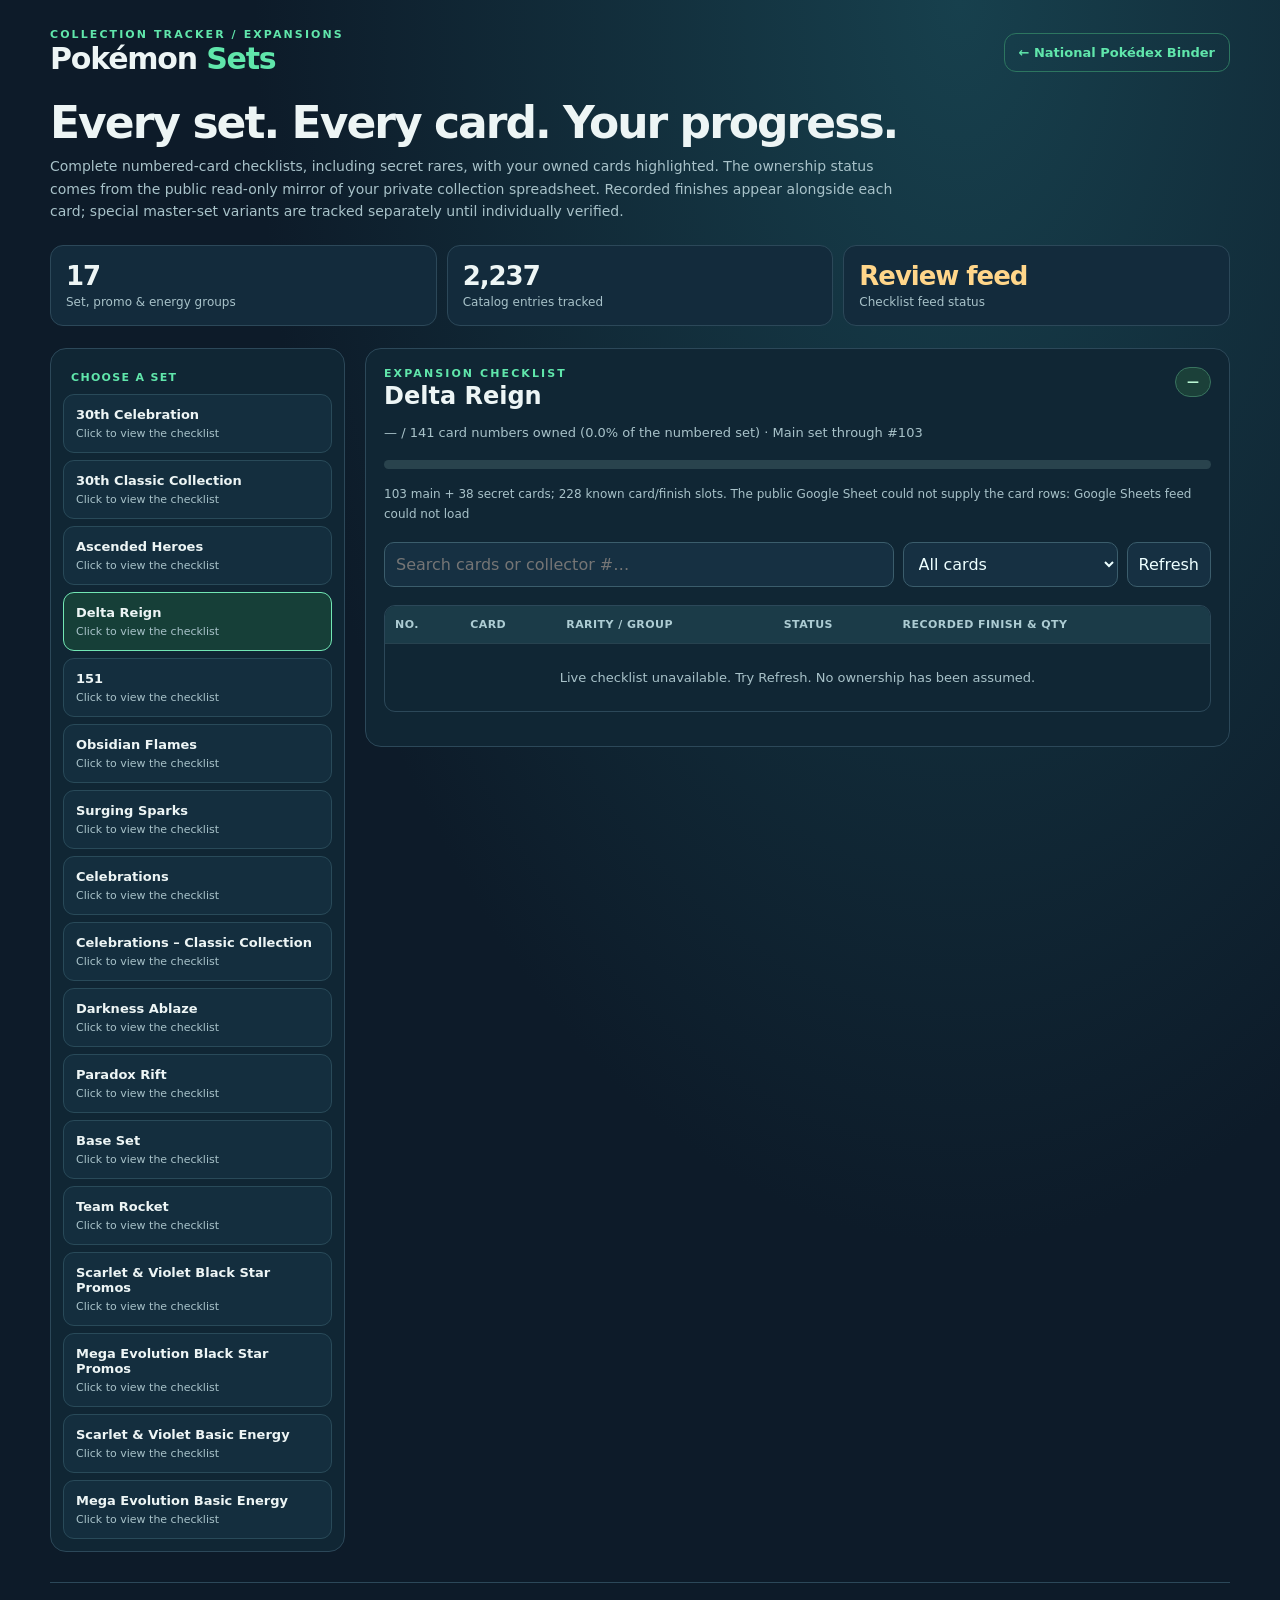
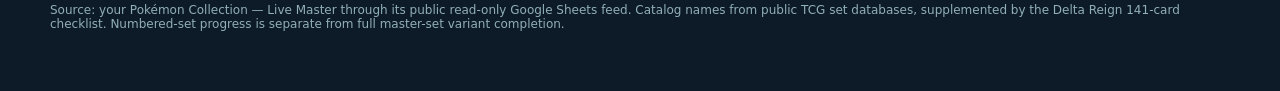
==== sets.html @ 3004efd2 "Publish responsive live per-set Pokémon TCG checklists with secret-card progress" ====
<!doctype html>
<html lang="en"><head><meta charset="utf-8"><meta name="viewport" content="width=device-width,initial-scale=1"><meta name="theme-color" content="#102433">
<title>Set Checklists | Pokémon Binder</title>
<style>
:root{color-scheme:dark;--bg:#0d1b29;--panel:#132b3c;--panel2:#193346;--line:#2c4859;--text:#edf5f5;--muted:#a8c2c9;--mint:#60e6ab;--amber:#ffd68a}
*{box-sizing:border-box}body{margin:0;min-height:100vh;background:radial-gradient(ellipse at 75% 0%,#17404d,#0d1b29 52%);font-family:Inter,system-ui,-apple-system,Segoe UI,sans-serif;color:var(--text)}main{max-width:1220px;margin:auto;padding:28px 20px 60px}
nav{display:flex;gap:12px;flex-wrap:wrap;align-items:center;justify-content:space-between}.brand{font-size:30px;font-weight:850;letter-spacing:-.04em}.brand em{font-style:normal;color:var(--mint)}.navlink{color:var(--mint);text-decoration:none;font-size:13px;border:1px solid #2d7660;border-radius:12px;padding:11px 14px;font-weight:700}
.eyebrow{font-size:11px;letter-spacing:.19em;color:var(--mint);font-weight:750;text-transform:uppercase}h1{font-size:clamp(28px,5vw,44px);letter-spacing:-.045em;line-height:1.12;margin:22px 0 8px}h2{font-size:24px;margin:2px 0 12px}.description{max-width:850px;color:var(--muted);line-height:1.6;margin:0 0 23px;font-size:14px}button,input,select{font:inherit}.summary{display:grid;grid-template-columns:repeat(3,minmax(0,1fr));gap:10px;margin-bottom:22px}.metric{background:var(--panel);border:1px solid var(--line);border-radius:13px;padding:15px}.metric strong{display:block;font-size:26px;letter-spacing:-.04em}.metric span{font-size:12px;color:var(--muted)}
.layout{display:grid;grid-template-columns:295px minmax(0,1fr);gap:20px;align-items:start}.list{border:1px solid var(--line);border-radius:16px;background:#102634;padding:12px}.sectionname{font-size:11px;color:var(--mint);font-weight:800;letter-spacing:.12em;text-transform:uppercase;padding:10px 8px}.sets{display:grid;gap:7px}.setpick{width:100%;padding:12px;text-align:left;cursor:pointer;color:var(--text);background:#142e3e;border:1px solid #294a59;border-radius:11px}.setpick.active{border-color:#72e7b4;background:#163f38}.setpick:hover{border-color:#4ba486}.setpick b{display:block;font-size:13px}.setpick small{display:block;color:var(--muted);margin-top:5px;font-size:11px}.meter{height:5px;background:#29434d;border-radius:9px;overflow:hidden;margin-top:8px}.meter>i{display:block;height:100%;background:linear-gradient(90deg,#21b17c,#92efc5)}
.details{background:#102634;border:1px solid var(--line);border-radius:16px;padding:18px;min-width:0}.sectionhead{display:flex;align-items:flex-start;justify-content:space-between;gap:12px;flex-wrap:wrap}.summaryline{color:var(--muted);font-size:13px;line-height:1.65;margin-top:4px}.pill{border:1px solid #39745f;background:#1b4039;padding:7px 11px;border-radius:30px;font-size:12px;color:#baf6d3;font-weight:750}.controls{display:flex;gap:9px;flex-wrap:wrap;margin:18px 0}.control{background:#163042;border:1px solid #3b5d6c;color:#edffff;border-radius:10px;padding:11px;min-height:43px}.control:focus-visible{outline:2px solid var(--mint)}#cardsearch{min-width:170px;flex:1}.checks{display:flex;align-items:center;gap:7px;color:#cbdedf;font-size:12px;cursor:pointer}.checks input{accent-color:#40c893}.tablewrap{overflow:auto;border:1px solid var(--line);border-radius:11px}table{width:100%;border-collapse:collapse;min-width:650px;font-size:13px;text-align:left}thead{background:#1b3b48}th{color:#adccd3;font-size:11px;letter-spacing:.04em;text-transform:uppercase;padding:12px 10px;white-space:nowrap}td{padding:11px 10px;border-top:1px solid #27424f;vertical-align:top}tr.owned{background:rgba(37,149,103,.13)}td:nth-child(2){font-weight:700}.badge{font-size:11px;padding:4px 7px;border-radius:8px;white-space:nowrap;border:1px solid #4a6470;color:#bbd0d9}.badge.have{background:#194b37;color:#bcffda;border-color:#399a6d}.muted{color:var(--muted)}.subnote{font-size:12px;color:var(--muted);line-height:1.65;margin-top:16px}.subnote a{color:var(--mint)}.notice{padding:10px 12px;border:1px solid #706244;background:#353322;color:#eed5a0;border-radius:10px;font-size:12px;margin-top:11px}.empty{padding:26px;text-align:center;color:var(--muted)}footer{border-top:1px solid var(--line);margin-top:30px;padding-top:20px;font-size:12px;color:#91afb8}
@media(max-width:850px){.layout{grid-template-columns:1fr}.sets{grid-template-columns:repeat(2,minmax(0,1fr))}.list{max-height:none}}@media(max-width:550px){main{padding:19px 11px 38px}.summary{gap:6px}.metric{padding:11px}.metric strong{font-size:21px}.sets{grid-template-columns:1fr}.details{padding:12px}.controls{gap:8px}.control{width:100%}}
</style></head><body><main>
<nav><div><div class="eyebrow">Collection tracker / expansions</div><div class="brand">Pokémon <em>Sets</em></div></div><a class="navlink" href="./index.html">← National Pokédex Binder</a></nav>
<h1>Every set. Every card. Your progress.</h1>
<p class="description">Complete numbered-card checklists, including secret rares, with your owned cards highlighted. The ownership status comes from the public read-only mirror of your private collection spreadsheet. Recorded finishes appear alongside each card; special master-set variants are tracked separately until individually verified.</p>
<div class="summary"><div class="metric"><strong id="setcount">17</strong><span>Set, promo & energy groups</span></div><div class="metric"><strong id="catalogcount">—</strong><span>Catalog entries tracked</span></div><div class="metric"><strong id="sync">Connecting…</strong><span>Checklist feed status</span></div></div>
<section class="layout"><aside class="list"><div class="sectionname">Choose a set</div><div class="sets" id="sets"></div></aside>
<article class="details"><div class="sectionhead"><div><div class="eyebrow">Expansion checklist</div><h2 id="title">Delta Reign</h2><div class="summaryline" id="info">Loading numbered checklist…</div></div><span class="pill" id="pct">—</span></div>
<div class="meter" style="height:9px;margin:16px 0 2px"><i id="progress" style="width:0%"></i></div><div id="setnote" class="subnote"></div>
<div class="controls"><input id="cardsearch" class="control" type="search" placeholder="Search cards or collector #…" aria-label="Search cards"><select id="filter" class="control" aria-label="Filter by ownership"><option value="all">All cards</option><option value="owned">Owned only</option><option value="missing">Missing only</option><option value="secret">Secret & bonus cards</option></select><button class="control" id="reload" type="button" style="cursor:pointer">Refresh</button></div>
<div class="tablewrap"><table><thead><tr><th>No.</th><th>Card</th><th>Rarity / group</th><th>Status</th><th>Recorded finish & qty</th></tr></thead><tbody id="rows"><tr><td colspan="5" class="empty">Loading…</td></tr></tbody></table></div>
<div id="countshown" class="subnote"></div></article></section>
<footer>Source: your Pokémon Collection — Live Master through its public read-only Google Sheets feed. Catalog names from public TCG set databases, supplemented by the Delta Reign 141-card checklist. Numbered-set progress is separate from full master-set variant completion.</footer>
</main><script>
"use strict";
const PUBLIC_SHEET="1Jrw80VgoSuXHK0RVL1nvubvQzTWDPGrHR_KkBsdX26o";
const $=id=>document.getElementById(id), escapeHtml=x=>String(x??"").replace(/[&<>"']/g,c=>({"&":"&amp;","<":"&lt;",">":"&gt;",'"':"&quot;","'":"&#39;"}[c]));
let catalog=null,overview=new Map(),activeId="me06",dataBySet=new Map(),loadingSets=new Map();
function loadTab(which,range,headers=0){
 return new Promise((resolve,reject)=>{
  const cb="pokemonSetCheck_"+Date.now()+"_"+Math.random().toString(36).slice(2);
  const script=document.createElement("script");
  const timeout=setTimeout(()=>{cleanup();reject(new Error("Live checklist request timed out"))},11000);
  function cleanup(){clearTimeout(timeout);try{delete window[cb]}catch(_){}script.remove()}
  window[cb]=payload=>{cleanup();if(payload.status!=="ok"){reject(new Error(payload.errors?.[0]?.detailed_message||"Feed unavailable"));return}resolve((payload.table?.rows||[]).map(r=>(r.c||[]).map(v=>v?.v??"")))};
  script.onerror=()=>{cleanup();reject(new Error("Google Sheets feed could not load"))};
  script.src="https://docs.google.com/spreadsheets/d/"+PUBLIC_SHEET+"/gviz/tq?sheet="+encodeURIComponent(which)+"&range="+encodeURIComponent(range)+"&headers="+headers+"&tqx="+encodeURIComponent("out:json;responseHandler:"+cb)+"&cache="+Date.now();
  document.head.appendChild(script)
 })
}
function summaryFor(set){const row=overview.get(set.name);if(!row)return null;const have=Number(row[1])||0;const total=Number(row[2])||null;return{have,total,pct:total?100*have/total:0,variant:row[4]||""}}
function renderPicks(){if(!catalog)return;const html=catalog.sets.map(set=>{let m=summaryFor(set);let label=m?(m.total?m.have+" / "+m.total+" numbered · "+(100*m.have/m.total).toFixed(1)+"%":m.have+" tracked · ongoing series"):"Click to view the checklist";return '<button type="button" class="setpick'+(set.id===activeId?" active":"")+'" data-set="'+escapeHtml(set.id)+'" aria-pressed="'+(set.id===activeId)+'"><b>'+escapeHtml(set.name)+'</b><small>'+escapeHtml(label)+'</small>'+(m?.total?'<div class="meter"><i style="width:'+Math.min(100,m.pct)+'%"></i></div>':"")+'</button>'}).join("");$("sets").innerHTML=html;$("sets").querySelectorAll("[data-set]").forEach(b=>b.addEventListener("click",()=>selectSet(b.dataset.set)))}
function offsetFor(set){let first=2;for(const s of catalog.sets){if(s.id===set.id)return{first,last:first+s.cards.length-1};first+=s.cards.length}throw Error("Set missing from catalog")}
async function fetchSet(set){if(dataBySet.has(set.id))return dataBySet.get(set.id);if(loadingSets.has(set.id))return loadingSets.get(set.id);const{first,last}=offsetFor(set);const work=loadTab("Set Checklist","A"+first+":L"+last,0).then(rows=>{const valid=rows.filter(r=>r[1]===set.id);if(valid.length!==set.cards.length)throw Error("Checklist incomplete: "+valid.length+" / "+set.cards.length);dataBySet.set(set.id,valid);return valid}).finally(()=>loadingSets.delete(set.id));loadingSets.set(set.id,work);return work}
function showInfo(set,rows){const m=summaryFor(set);const owned=rows?rows.filter(r=>r[6]==="Owned").length:(m?.have??null);const total=set.total;const denom=total!=null?total:set.cards.length;
 $("title").textContent=set.name;
 $("info").textContent=(owned==null?"—":owned)+" / "+(total??"open-ended")+" card numbers owned"+(total?" ("+(100*owned/total).toFixed(1)+"% of the numbered set)":"")+" · "+(set.official?"Main set through #"+set.official:"Special subset / ongoing series");
 $("pct").textContent=total&&owned!=null?(100*owned/total).toFixed(1)+"%":(total?"—":"Ongoing");
 $("progress").style.width=total&&owned!=null?Math.min(100,100*owned/total)+"%":"0%";
 const note=(set.notes||"")+(m?.variant?" Variant scope: "+m.variant+".":"");
 $("setnote").textContent=note;
}
function renderCards(set){const rows=dataBySet.get(set.id);showInfo(set,rows);if(!rows){$("rows").innerHTML='<tr><td colspan="5" class="empty">Live checklist unavailable. Try Refresh. No ownership has been assumed.</td></tr>';$("countshown").textContent="";return}
 const term=$("cardsearch").value.toLowerCase().trim(),filter=$("filter").value;
 const shown=rows.filter(r=>(!term||[r[2],r[3],r[4],r[7],r[8]].some(x=>String(x||"").toLowerCase().includes(term)))&&(filter==="all"||(filter==="owned"&&r[6]==="Owned")||(filter==="missing"&&r[6]!=="Owned")||(filter==="secret"&&["Secret","RGB bonus","Classic reprint"].includes(String(r[5])))));
 $("rows").innerHTML=shown.map(r=>{let owned=r[6]==="Owned",status=owned?"✓ Owned":"Missing",finish=owned?(String(r[8]||"Unverified")+" · ×"+(Number(r[7])||1)):"—";return '<tr class="'+(owned?"owned":"")+'"><td>'+escapeHtml(r[2])+'</td><td>'+escapeHtml(r[3])+'</td><td><span class="muted">'+escapeHtml(r[4])+'</span><br><span class="muted">'+escapeHtml(r[5])+'</span></td><td><span class="badge '+(owned?"have":"")+'">'+status+'</span>'+(owned&&String(r[10]).includes("verify")?'<div class="muted" style="font-size:10px;margin-top:4px">Printing to verify</div>':"")+'</td><td>'+escapeHtml(finish)+'</td></tr>'}).join("")||'<tr><td colspan="5" class="empty">No cards match this filter.</td></tr>';
 $("countshown").textContent="Showing "+shown.length+" of "+rows.length+" catalog entries · Owned statuses reflect your most recently synchronized spreadsheet.";
}
async function selectSet(id){activeId=id;const set=catalog?.sets.find(s=>s.id===id);if(!set)return;renderPicks();showInfo(set,dataBySet.get(id));$("rows").innerHTML='<tr><td colspan="5" class="empty">Loading live ownership for this set…</td></tr>';try{await fetchSet(set);if(activeId===id){renderCards(set);$("sync").textContent="Live";$("sync").style.color="#94f4be"}}catch(e){if(activeId===id){renderCards(set);$("sync").textContent="Review feed";$("sync").style.color="#ffd68a";$("setnote").textContent+=" The public Google Sheet could not supply the card rows: "+e.message}}}
async function start(){try{const resp=await fetch("./set-catalog.json",{cache:"no-store"});if(!resp.ok)throw Error("Catalog not loaded");catalog=await resp.json();$("setcount").textContent=catalog.sets.length;$("catalogcount").textContent=catalog.sets.reduce((n,s)=>n+s.cards.length,0).toLocaleString();renderPicks();await Promise.allSettled([loadTab("Set Summary","A1:G30",1).then(rows=>{overview=new Map(rows.filter(r=>r[0]&&r[0]!=="Tracked expansion").map(r=>[String(r[0]),r]));renderPicks()})]);await selectSet(activeId)}catch(e){$("sync").textContent="Offline";$("rows").innerHTML='<tr><td colspan="5" class="empty">Could not load the catalog. '+escapeHtml(e.message)+'</td></tr>'}}
$("cardsearch").oninput=()=>{const s=catalog?.sets.find(x=>x.id===activeId);if(s)renderCards(s)};$("filter").onchange=()=>{const s=catalog?.sets.find(x=>x.id===activeId);if(s)renderCards(s)};$("reload").onclick=()=>{dataBySet.delete(activeId);const s=catalog?.sets.find(x=>x.id===activeId);if(s)selectSet(s.id)};
start();
</script></body></html>
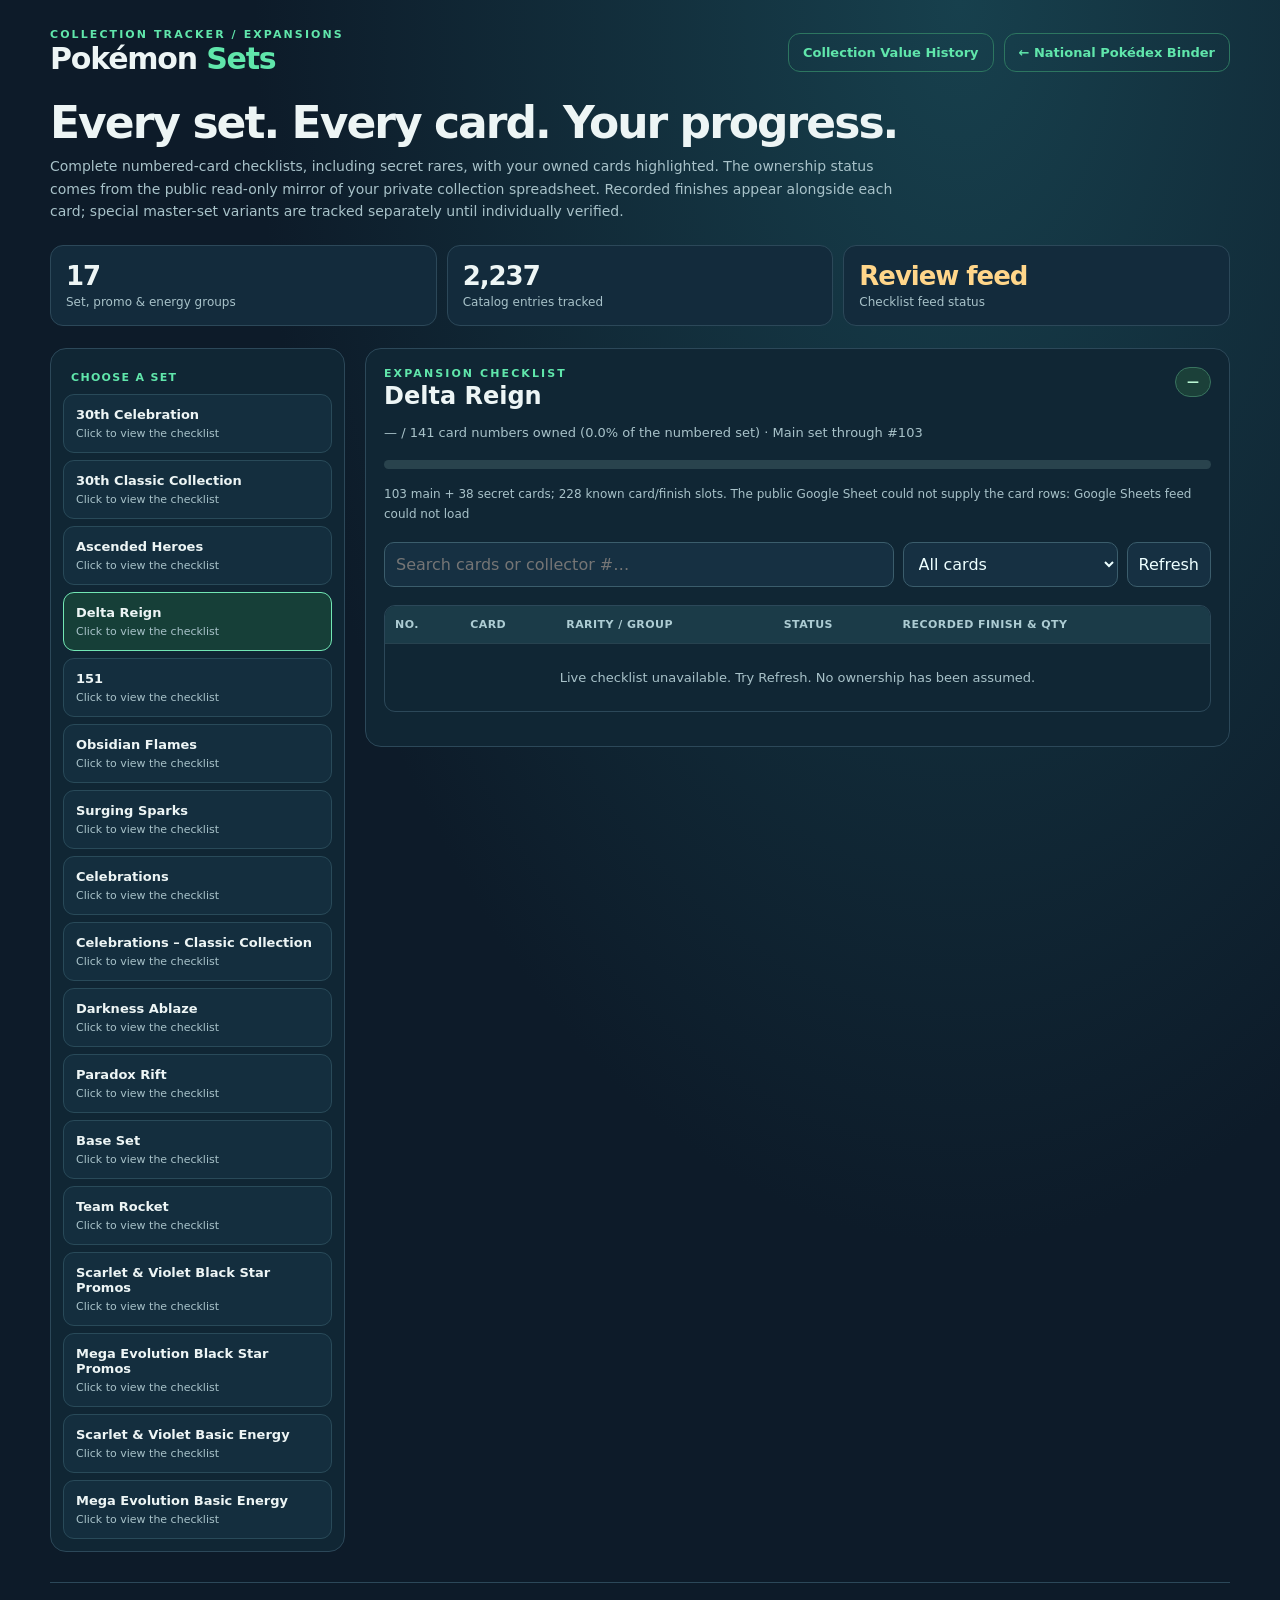
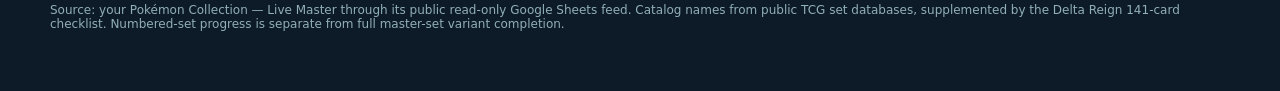
==== commit 937ac188: "Link collection-value history alongside set checklists" ====
--- a/sets.html
+++ b/sets.html
@@ -10,7 +10,7 @@
 .details{background:#102634;border:1px solid var(--line);border-radius:16px;padding:18px;min-width:0}.sectionhead{display:flex;align-items:flex-start;justify-content:space-between;gap:12px;flex-wrap:wrap}.summaryline{color:var(--muted);font-size:13px;line-height:1.65;margin-top:4px}.pill{border:1px solid #39745f;background:#1b4039;padding:7px 11px;border-radius:30px;font-size:12px;color:#baf6d3;font-weight:750}.controls{display:flex;gap:9px;flex-wrap:wrap;margin:18px 0}.control{background:#163042;border:1px solid #3b5d6c;color:#edffff;border-radius:10px;padding:11px;min-height:43px}.control:focus-visible{outline:2px solid var(--mint)}#cardsearch{min-width:170px;flex:1}.checks{display:flex;align-items:center;gap:7px;color:#cbdedf;font-size:12px;cursor:pointer}.checks input{accent-color:#40c893}.tablewrap{overflow:auto;border:1px solid var(--line);border-radius:11px}table{width:100%;border-collapse:collapse;min-width:650px;font-size:13px;text-align:left}thead{background:#1b3b48}th{color:#adccd3;font-size:11px;letter-spacing:.04em;text-transform:uppercase;padding:12px 10px;white-space:nowrap}td{padding:11px 10px;border-top:1px solid #27424f;vertical-align:top}tr.owned{background:rgba(37,149,103,.13)}td:nth-child(2){font-weight:700}.badge{font-size:11px;padding:4px 7px;border-radius:8px;white-space:nowrap;border:1px solid #4a6470;color:#bbd0d9}.badge.have{background:#194b37;color:#bcffda;border-color:#399a6d}.muted{color:var(--muted)}.subnote{font-size:12px;color:var(--muted);line-height:1.65;margin-top:16px}.subnote a{color:var(--mint)}.notice{padding:10px 12px;border:1px solid #706244;background:#353322;color:#eed5a0;border-radius:10px;font-size:12px;margin-top:11px}.empty{padding:26px;text-align:center;color:var(--muted)}footer{border-top:1px solid var(--line);margin-top:30px;padding-top:20px;font-size:12px;color:#91afb8}
 @media(max-width:850px){.layout{grid-template-columns:1fr}.sets{grid-template-columns:repeat(2,minmax(0,1fr))}.list{max-height:none}}@media(max-width:550px){main{padding:19px 11px 38px}.summary{gap:6px}.metric{padding:11px}.metric strong{font-size:21px}.sets{grid-template-columns:1fr}.details{padding:12px}.controls{gap:8px}.control{width:100%}}
 </style></head><body><main>
-<nav><div><div class="eyebrow">Collection tracker / expansions</div><div class="brand">Pokémon <em>Sets</em></div></div><a class="navlink" href="./index.html">← National Pokédex Binder</a></nav>
+<nav><div><div class="eyebrow">Collection tracker / expansions</div><div class="brand">Pokémon <em>Sets</em></div></div><div style="display:flex;gap:10px;flex-wrap:wrap"><a class="navlink" href="./values.html">Collection Value History</a><a class="navlink" href="./index.html">← National Pokédex Binder</a></div></nav>
 <h1>Every set. Every card. Your progress.</h1>
 <p class="description">Complete numbered-card checklists, including secret rares, with your owned cards highlighted. The ownership status comes from the public read-only mirror of your private collection spreadsheet. Recorded finishes appear alongside each card; special master-set variants are tracked separately until individually verified.</p>
 <div class="summary"><div class="metric"><strong id="setcount">17</strong><span>Set, promo & energy groups</span></div><div class="metric"><strong id="catalogcount">—</strong><span>Catalog entries tracked</span></div><div class="metric"><strong id="sync">Connecting…</strong><span>Checklist feed status</span></div></div>
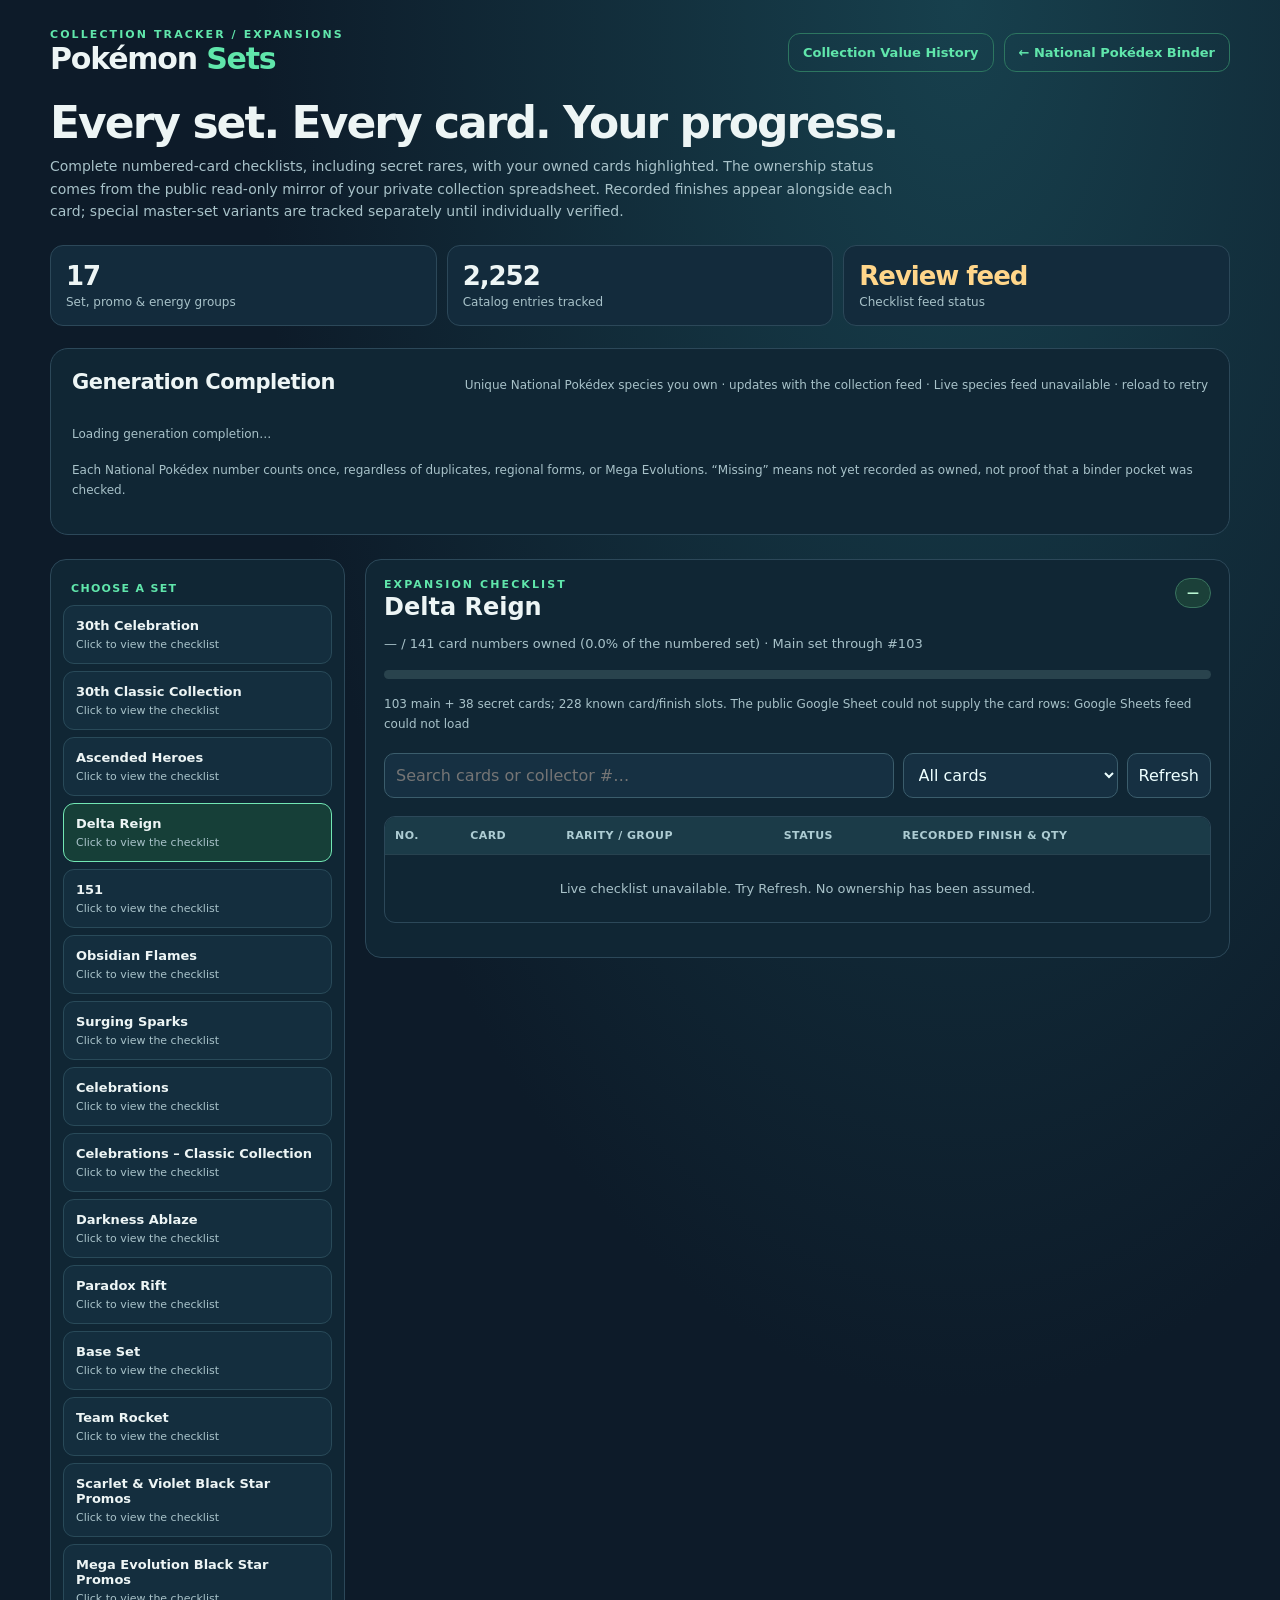
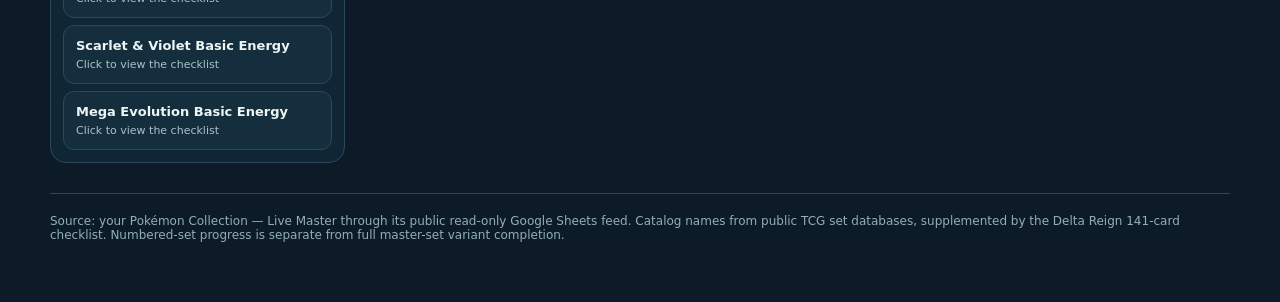
==== commit 0eeb4ba7: "Move live generation completion dashboard onto set checklist page" ====
--- a/sets.html
+++ b/sets.html
@@ -9,11 +9,36 @@
 .layout{display:grid;grid-template-columns:295px minmax(0,1fr);gap:20px;align-items:start}.list{border:1px solid var(--line);border-radius:16px;background:#102634;padding:12px}.sectionname{font-size:11px;color:var(--mint);font-weight:800;letter-spacing:.12em;text-transform:uppercase;padding:10px 8px}.sets{display:grid;gap:7px}.setpick{width:100%;padding:12px;text-align:left;cursor:pointer;color:var(--text);background:#142e3e;border:1px solid #294a59;border-radius:11px}.setpick.active{border-color:#72e7b4;background:#163f38}.setpick:hover{border-color:#4ba486}.setpick b{display:block;font-size:13px}.setpick small{display:block;color:var(--muted);margin-top:5px;font-size:11px}.meter{height:5px;background:#29434d;border-radius:9px;overflow:hidden;margin-top:8px}.meter>i{display:block;height:100%;background:linear-gradient(90deg,#21b17c,#92efc5)}
 .details{background:#102634;border:1px solid var(--line);border-radius:16px;padding:18px;min-width:0}.sectionhead{display:flex;align-items:flex-start;justify-content:space-between;gap:12px;flex-wrap:wrap}.summaryline{color:var(--muted);font-size:13px;line-height:1.65;margin-top:4px}.pill{border:1px solid #39745f;background:#1b4039;padding:7px 11px;border-radius:30px;font-size:12px;color:#baf6d3;font-weight:750}.controls{display:flex;gap:9px;flex-wrap:wrap;margin:18px 0}.control{background:#163042;border:1px solid #3b5d6c;color:#edffff;border-radius:10px;padding:11px;min-height:43px}.control:focus-visible{outline:2px solid var(--mint)}#cardsearch{min-width:170px;flex:1}.checks{display:flex;align-items:center;gap:7px;color:#cbdedf;font-size:12px;cursor:pointer}.checks input{accent-color:#40c893}.tablewrap{overflow:auto;border:1px solid var(--line);border-radius:11px}table{width:100%;border-collapse:collapse;min-width:650px;font-size:13px;text-align:left}thead{background:#1b3b48}th{color:#adccd3;font-size:11px;letter-spacing:.04em;text-transform:uppercase;padding:12px 10px;white-space:nowrap}td{padding:11px 10px;border-top:1px solid #27424f;vertical-align:top}tr.owned{background:rgba(37,149,103,.13)}td:nth-child(2){font-weight:700}.badge{font-size:11px;padding:4px 7px;border-radius:8px;white-space:nowrap;border:1px solid #4a6470;color:#bbd0d9}.badge.have{background:#194b37;color:#bcffda;border-color:#399a6d}.muted{color:var(--muted)}.subnote{font-size:12px;color:var(--muted);line-height:1.65;margin-top:16px}.subnote a{color:var(--mint)}.notice{padding:10px 12px;border:1px solid #706244;background:#353322;color:#eed5a0;border-radius:10px;font-size:12px;margin-top:11px}.empty{padding:26px;text-align:center;color:var(--muted)}footer{border-top:1px solid var(--line);margin-top:30px;padding-top:20px;font-size:12px;color:#91afb8}
 @media(max-width:850px){.layout{grid-template-columns:1fr}.sets{grid-template-columns:repeat(2,minmax(0,1fr))}.list{max-height:none}}@media(max-width:550px){main{padding:19px 11px 38px}.summary{gap:6px}.metric{padding:11px}.metric strong{font-size:21px}.sets{grid-template-columns:1fr}.details{padding:12px}.controls{gap:8px}.control{width:100%}}
+/* National Pokédex generation completion — fed by the same unique-species rows as the summary. */
+.generationSection{margin:8px 0 24px;padding:21px;border:1px solid var(--line);border-radius:18px;background:#102634}
+.generationHead{display:flex;gap:12px;align-items:baseline;justify-content:space-between;flex-wrap:wrap;margin-bottom:15px}
+.generationHead h2{margin:0;font-size:21px;letter-spacing:-.025em}
+.generationHead p{margin:0;color:var(--muted);font-size:12px;line-height:1.5}
+.generationGrid{display:grid;grid-template-columns:repeat(3,minmax(0,1fr));gap:11px}
+.generationCard{padding:15px;border:1px solid #365263;border-radius:13px;background:linear-gradient(150deg,#153343,#122b39);min-width:0}
+.generationTop{display:flex;align-items:flex-start;justify-content:space-between;gap:10px}
+.generationTitle{font-size:14px;font-weight:800}
+.generationRegion{color:var(--muted);font-size:12px;margin-top:3px}
+.generationPct{color:var(--mint);font-size:19px;font-weight:850;font-variant-numeric:tabular-nums}
+.generationStats{display:flex;justify-content:space-between;gap:6px;flex-wrap:wrap;font-size:12px;margin-top:12px}
+.generationStats strong{font-weight:800}
+.generationMissing{color:var(--muted)}
+.generationBar{height:9px;border-radius:20px;background:#294450;overflow:hidden;margin-top:10px}
+.generationBar>div{height:100%;background:linear-gradient(90deg,#18b579,#7debb4);transition:width .3s}
+.generationRange{font-size:11px;color:#9ab9c3;margin-top:10px}
+@media(max-width:800px){.generationGrid{grid-template-columns:repeat(2,minmax(0,1fr))}}
+@media(max-width:560px){.generationSection{padding:15px}.generationGrid{grid-template-columns:1fr}.generationHead{display:block}.generationHead p{margin-top:6px}}
+
 </style></head><body><main>
 <nav><div><div class="eyebrow">Collection tracker / expansions</div><div class="brand">Pokémon <em>Sets</em></div></div><div style="display:flex;gap:10px;flex-wrap:wrap"><a class="navlink" href="./values.html">Collection Value History</a><a class="navlink" href="./index.html">← National Pokédex Binder</a></div></nav>
 <h1>Every set. Every card. Your progress.</h1>
 <p class="description">Complete numbered-card checklists, including secret rares, with your owned cards highlighted. The ownership status comes from the public read-only mirror of your private collection spreadsheet. Recorded finishes appear alongside each card; special master-set variants are tracked separately until individually verified.</p>
 <div class="summary"><div class="metric"><strong id="setcount">17</strong><span>Set, promo & energy groups</span></div><div class="metric"><strong id="catalogcount">—</strong><span>Catalog entries tracked</span></div><div class="metric"><strong id="sync">Connecting…</strong><span>Checklist feed status</span></div></div>
+<section class="generationSection" id="generation-completion" aria-labelledby="generationHeading">
+ <div class="generationHead"><h2 id="generationHeading">Generation Completion</h2><p>Unique National Pokédex species you own · updates with the collection feed <span id="generationSync">· Connecting…</span></p></div>
+ <div class="generationGrid" id="generationGrid" aria-live="polite"><div class="subnote">Loading generation completion…</div></div>
+ <p class="subnote">Each National Pokédex number counts once, regardless of duplicates, regional forms, or Mega Evolutions. “Missing” means not yet recorded as owned, not proof that a binder pocket was checked.</p>
+</section>
 <section class="layout"><aside class="list"><div class="sectionname">Choose a set</div><div class="sets" id="sets"></div></aside>
 <article class="details"><div class="sectionhead"><div><div class="eyebrow">Expansion checklist</div><h2 id="title">Delta Reign</h2><div class="summaryline" id="info">Loading numbered checklist…</div></div><span class="pill" id="pct">—</span></div>
 <div class="meter" style="height:9px;margin:16px 0 2px"><i id="progress" style="width:0%"></i></div><div id="setnote" class="subnote"></div>
@@ -38,6 +63,44 @@
   document.head.appendChild(script)
  })
 }
+const GENERATIONS=[
+ {number:"I",region:"Kanto",start:1,end:151},
+ {number:"II",region:"Johto",start:152,end:251},
+ {number:"III",region:"Hoenn",start:252,end:386},
+ {number:"IV",region:"Sinnoh",start:387,end:493},
+ {number:"V",region:"Unova",start:494,end:649},
+ {number:"VI",region:"Kalos",start:650,end:721},
+ {number:"VII",region:"Alola",start:722,end:809},
+ {number:"VIII",region:"Galar & Hisui",start:810,end:905},
+ {number:"IX",region:"Paldea",start:906,end:1025}
+];
+function renderGenerationCompletion(ownedNumbers){
+ $("generationGrid").innerHTML=GENERATIONS.map(gen=>{
+  const total=gen.end-gen.start+1;
+  let owned=0;for(let dex=gen.start;dex<=gen.end;dex++)if(ownedNumbers.has(dex))owned++;
+  const percent=100*owned/total;
+  return '<article class="generationCard"><div class="generationTop"><div><div class="generationTitle">Gen '+gen.number+'</div><div class="generationRegion">'+gen.region+'</div></div><div class="generationPct">'+percent.toFixed(1)+'%</div></div>'+
+   '<div class="generationStats"><strong>'+owned+' / '+total+' species</strong><span class="generationMissing">'+(total-owned)+' missing</span></div>'+
+   '<div class="generationBar" role="progressbar" aria-label="Generation '+gen.number+' completion" aria-valuemin="0" aria-valuemax="100" aria-valuenow="'+percent.toFixed(1)+'"><div style="width:'+percent.toFixed(2)+'%"></div></div>'+
+   '<div class="generationRange">National Dex #'+String(gen.start).padStart(4,"0")+'–#'+String(gen.end).padStart(4,"0")+'</div></article>';
+ }).join("");
+}
+async function refreshGenerationCompletion(){
+ const sync=$("generationSync");
+ sync.textContent="· Checking live records…";
+ try{
+  const rows=await loadTab("Species Owned","A1:H350",1);
+  const ownedNumbers=new Set(rows
+   .filter(r=>Number.isInteger(Number(r[0]))&&Number(r[0])>=1&&Number(r[0])<=1025&&/^Owned/i.test(String(r[3]||"")))
+   .map(r=>Number(r[0])));
+  if(!ownedNumbers.size)throw Error("No owned species returned");
+  renderGenerationCompletion(ownedNumbers);
+  sync.textContent="· Live · "+ownedNumbers.size+" species tracked";
+ }catch(e){
+  sync.textContent="· Live species feed unavailable · reload to retry";
+ }
+}
+
 function summaryFor(set){const row=overview.get(set.name);if(!row)return null;const have=Number(row[1])||0;const total=Number(row[2])||null;return{have,total,pct:total?100*have/total:0,variant:row[4]||""}}
 function renderPicks(){if(!catalog)return;const html=catalog.sets.map(set=>{let m=summaryFor(set);let label=m?(m.total?m.have+" / "+m.total+" numbered · "+(100*m.have/m.total).toFixed(1)+"%":m.have+" tracked · ongoing series"):"Click to view the checklist";return '<button type="button" class="setpick'+(set.id===activeId?" active":"")+'" data-set="'+escapeHtml(set.id)+'" aria-pressed="'+(set.id===activeId)+'"><b>'+escapeHtml(set.name)+'</b><small>'+escapeHtml(label)+'</small>'+(m?.total?'<div class="meter"><i style="width:'+Math.min(100,m.pct)+'%"></i></div>':"")+'</button>'}).join("");$("sets").innerHTML=html;$("sets").querySelectorAll("[data-set]").forEach(b=>b.addEventListener("click",()=>selectSet(b.dataset.set)))}
 function offsetFor(set){let first=2;for(const s of catalog.sets){if(s.id===set.id)return{first,last:first+s.cards.length-1};first+=s.cards.length}throw Error("Set missing from catalog")}
@@ -58,6 +121,7 @@
 }
 async function selectSet(id){activeId=id;const set=catalog?.sets.find(s=>s.id===id);if(!set)return;renderPicks();showInfo(set,dataBySet.get(id));$("rows").innerHTML='<tr><td colspan="5" class="empty">Loading live ownership for this set…</td></tr>';try{await fetchSet(set);if(activeId===id){renderCards(set);$("sync").textContent="Live";$("sync").style.color="#94f4be"}}catch(e){if(activeId===id){renderCards(set);$("sync").textContent="Review feed";$("sync").style.color="#ffd68a";$("setnote").textContent+=" The public Google Sheet could not supply the card rows: "+e.message}}}
 async function start(){try{const resp=await fetch("./set-catalog.json",{cache:"no-store"});if(!resp.ok)throw Error("Catalog not loaded");catalog=await resp.json();$("setcount").textContent=catalog.sets.length;$("catalogcount").textContent=catalog.sets.reduce((n,s)=>n+s.cards.length,0).toLocaleString();renderPicks();await Promise.allSettled([loadTab("Set Summary","A1:G30",1).then(rows=>{overview=new Map(rows.filter(r=>r[0]&&r[0]!=="Tracked expansion").map(r=>[String(r[0]),r]));renderPicks()})]);await selectSet(activeId)}catch(e){$("sync").textContent="Offline";$("rows").innerHTML='<tr><td colspan="5" class="empty">Could not load the catalog. '+escapeHtml(e.message)+'</td></tr>'}}
-$("cardsearch").oninput=()=>{const s=catalog?.sets.find(x=>x.id===activeId);if(s)renderCards(s)};$("filter").onchange=()=>{const s=catalog?.sets.find(x=>x.id===activeId);if(s)renderCards(s)};$("reload").onclick=()=>{dataBySet.delete(activeId);const s=catalog?.sets.find(x=>x.id===activeId);if(s)selectSet(s.id)};
+$("cardsearch").oninput=()=>{const s=catalog?.sets.find(x=>x.id===activeId);if(s)renderCards(s)};$("filter").onchange=()=>{const s=catalog?.sets.find(x=>x.id===activeId);if(s)renderCards(s)};$("reload").onclick=()=>{refreshGenerationCompletion();dataBySet.delete(activeId);const s=catalog?.sets.find(x=>x.id===activeId);if(s)selectSet(s.id)};
+refreshGenerationCompletion();
 start();
 </script></body></html>
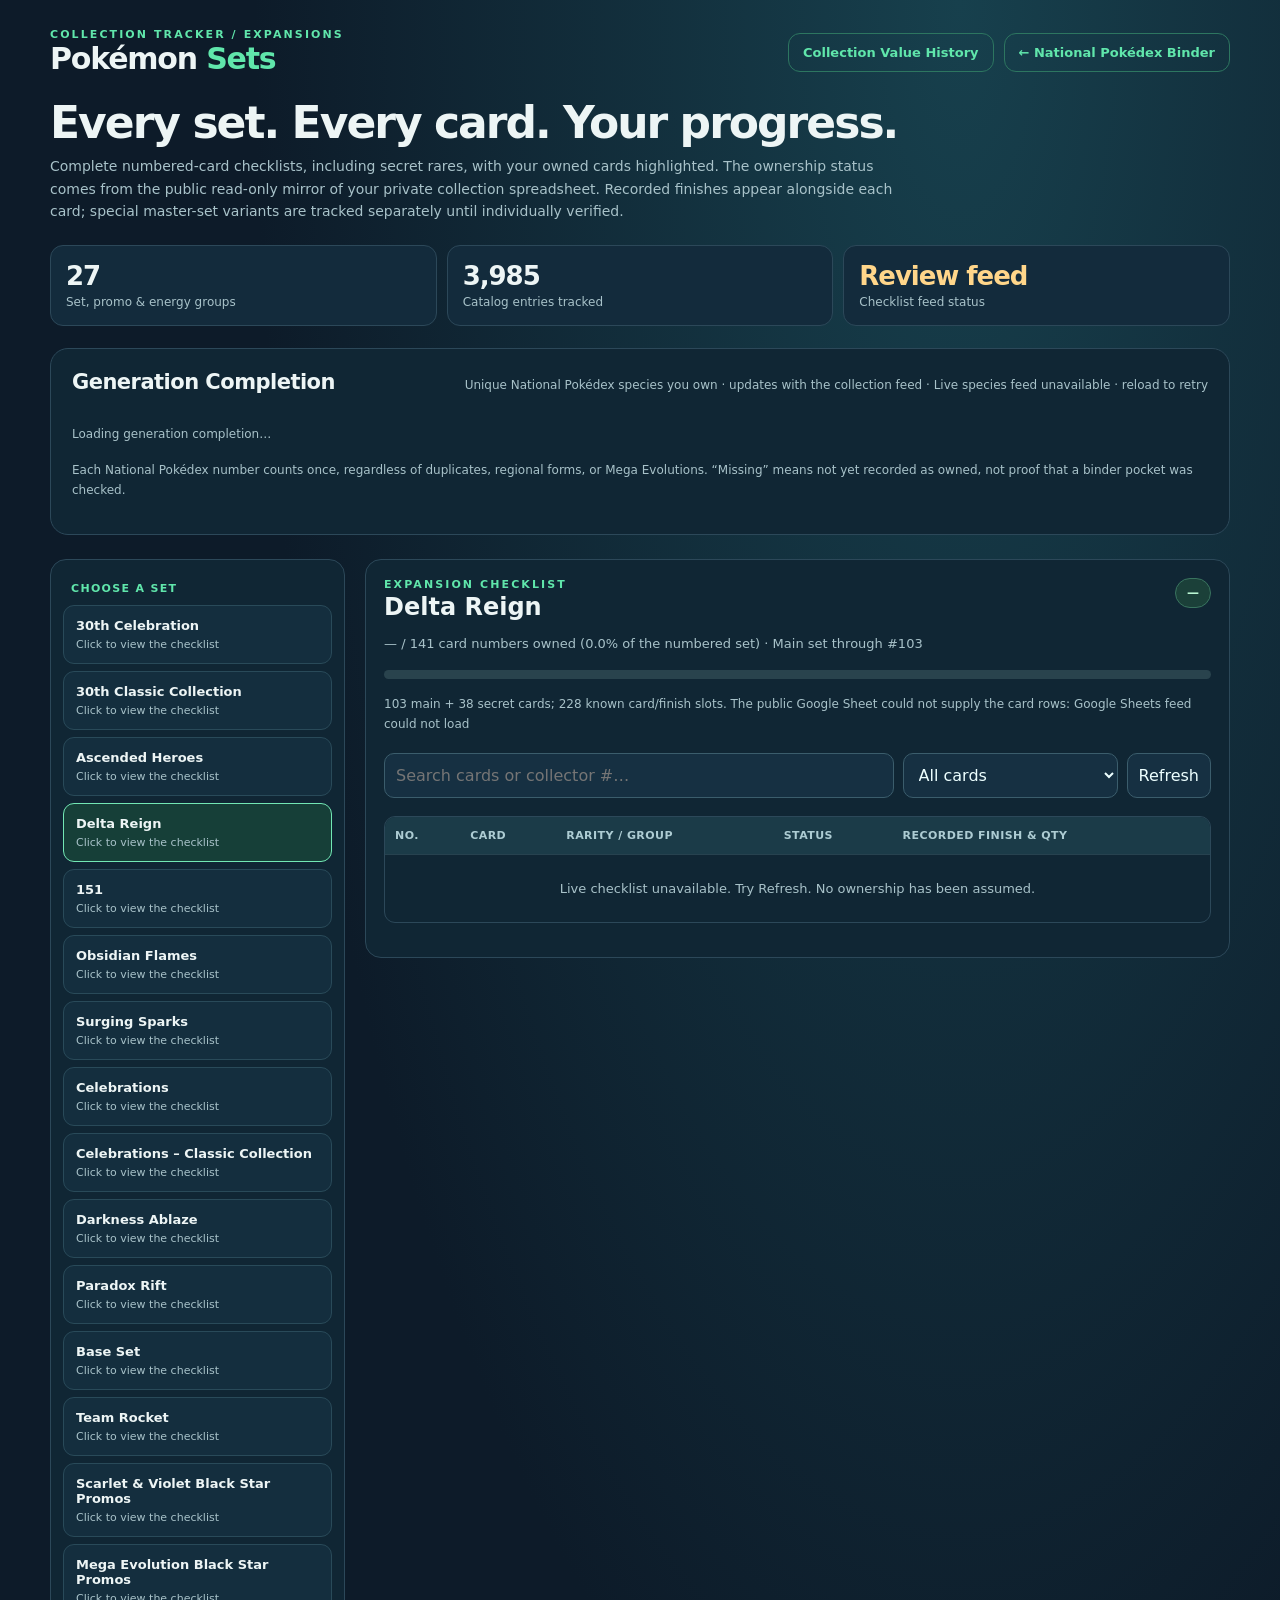
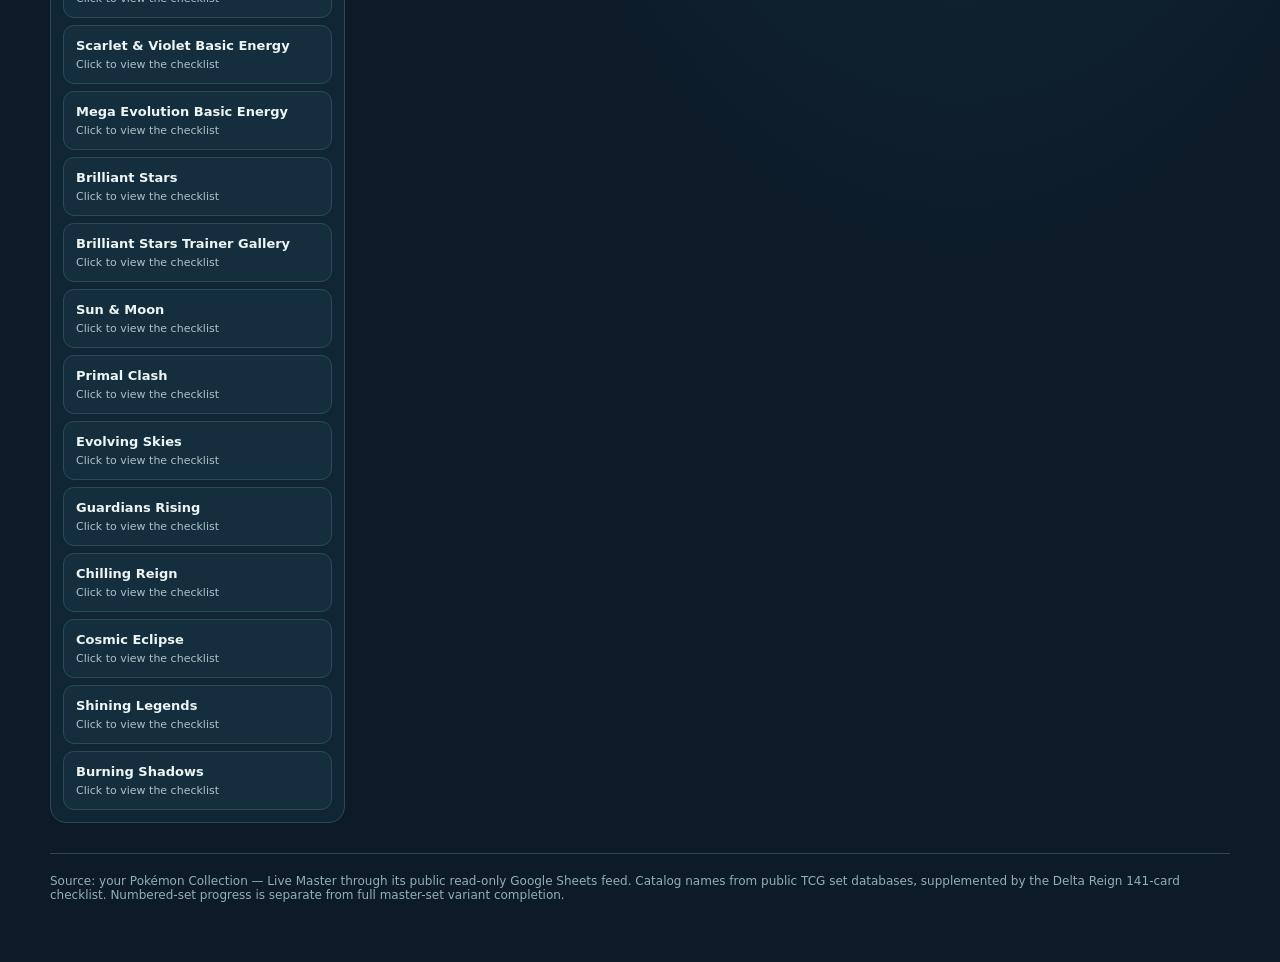
==== commit 819817aa: "Map new Pack12 set checklists to correct synced Google Sheet row offsets" ====
--- a/sets.html
+++ b/sets.html
@@ -103,7 +103,8 @@
 
 function summaryFor(set){const row=overview.get(set.name);if(!row)return null;const have=Number(row[1])||0;const total=Number(row[2])||null;return{have,total,pct:total?100*have/total:0,variant:row[4]||""}}
 function renderPicks(){if(!catalog)return;const html=catalog.sets.map(set=>{let m=summaryFor(set);let label=m?(m.total?m.have+" / "+m.total+" numbered · "+(100*m.have/m.total).toFixed(1)+"%":m.have+" tracked · ongoing series"):"Click to view the checklist";return '<button type="button" class="setpick'+(set.id===activeId?" active":"")+'" data-set="'+escapeHtml(set.id)+'" aria-pressed="'+(set.id===activeId)+'"><b>'+escapeHtml(set.name)+'</b><small>'+escapeHtml(label)+'</small>'+(m?.total?'<div class="meter"><i style="width:'+Math.min(100,m.pct)+'%"></i></div>':"")+'</button>'}).join("");$("sets").innerHTML=html;$("sets").querySelectorAll("[data-set]").forEach(b=>b.addEventListener("click",()=>selectSet(b.dataset.set)))}
-function offsetFor(set){let first=2;for(const s of catalog.sets){if(s.id===set.id)return{first,last:first+s.cards.length-1};first+=s.cards.length}throw Error("Set missing from catalog")}
+const PACK12_SET_START_ROWS={"swsh9":2254,"swsh9tg":2440,"sm1":2671,"xy5":2844,"swsh7":3008,"sm2":3245,"swsh6":3425,"sm12":3658,"sm35":3930,"sm3":4011};
+function offsetFor(set){if(Object.prototype.hasOwnProperty.call(PACK12_SET_START_ROWS,set.id)){const first=PACK12_SET_START_ROWS[set.id];return {first,last:first+set.cards.length-1}}let first=2;for(const s of catalog.sets){if(s.id===set.id)return{first,last:first+s.cards.length-1};first+=s.cards.length}throw Error("Set missing from catalog")}
 async function fetchSet(set){if(dataBySet.has(set.id))return dataBySet.get(set.id);if(loadingSets.has(set.id))return loadingSets.get(set.id);const{first,last}=offsetFor(set);const work=loadTab("Set Checklist","A"+first+":L"+last,0).then(rows=>{const valid=rows.filter(r=>r[1]===set.id);if(valid.length!==set.cards.length)throw Error("Checklist incomplete: "+valid.length+" / "+set.cards.length);dataBySet.set(set.id,valid);return valid}).finally(()=>loadingSets.delete(set.id));loadingSets.set(set.id,work);return work}
 function showInfo(set,rows){const m=summaryFor(set);const owned=rows?rows.filter(r=>r[6]==="Owned").length:(m?.have??null);const total=set.total;const denom=total!=null?total:set.cards.length;
  $("title").textContent=set.name;
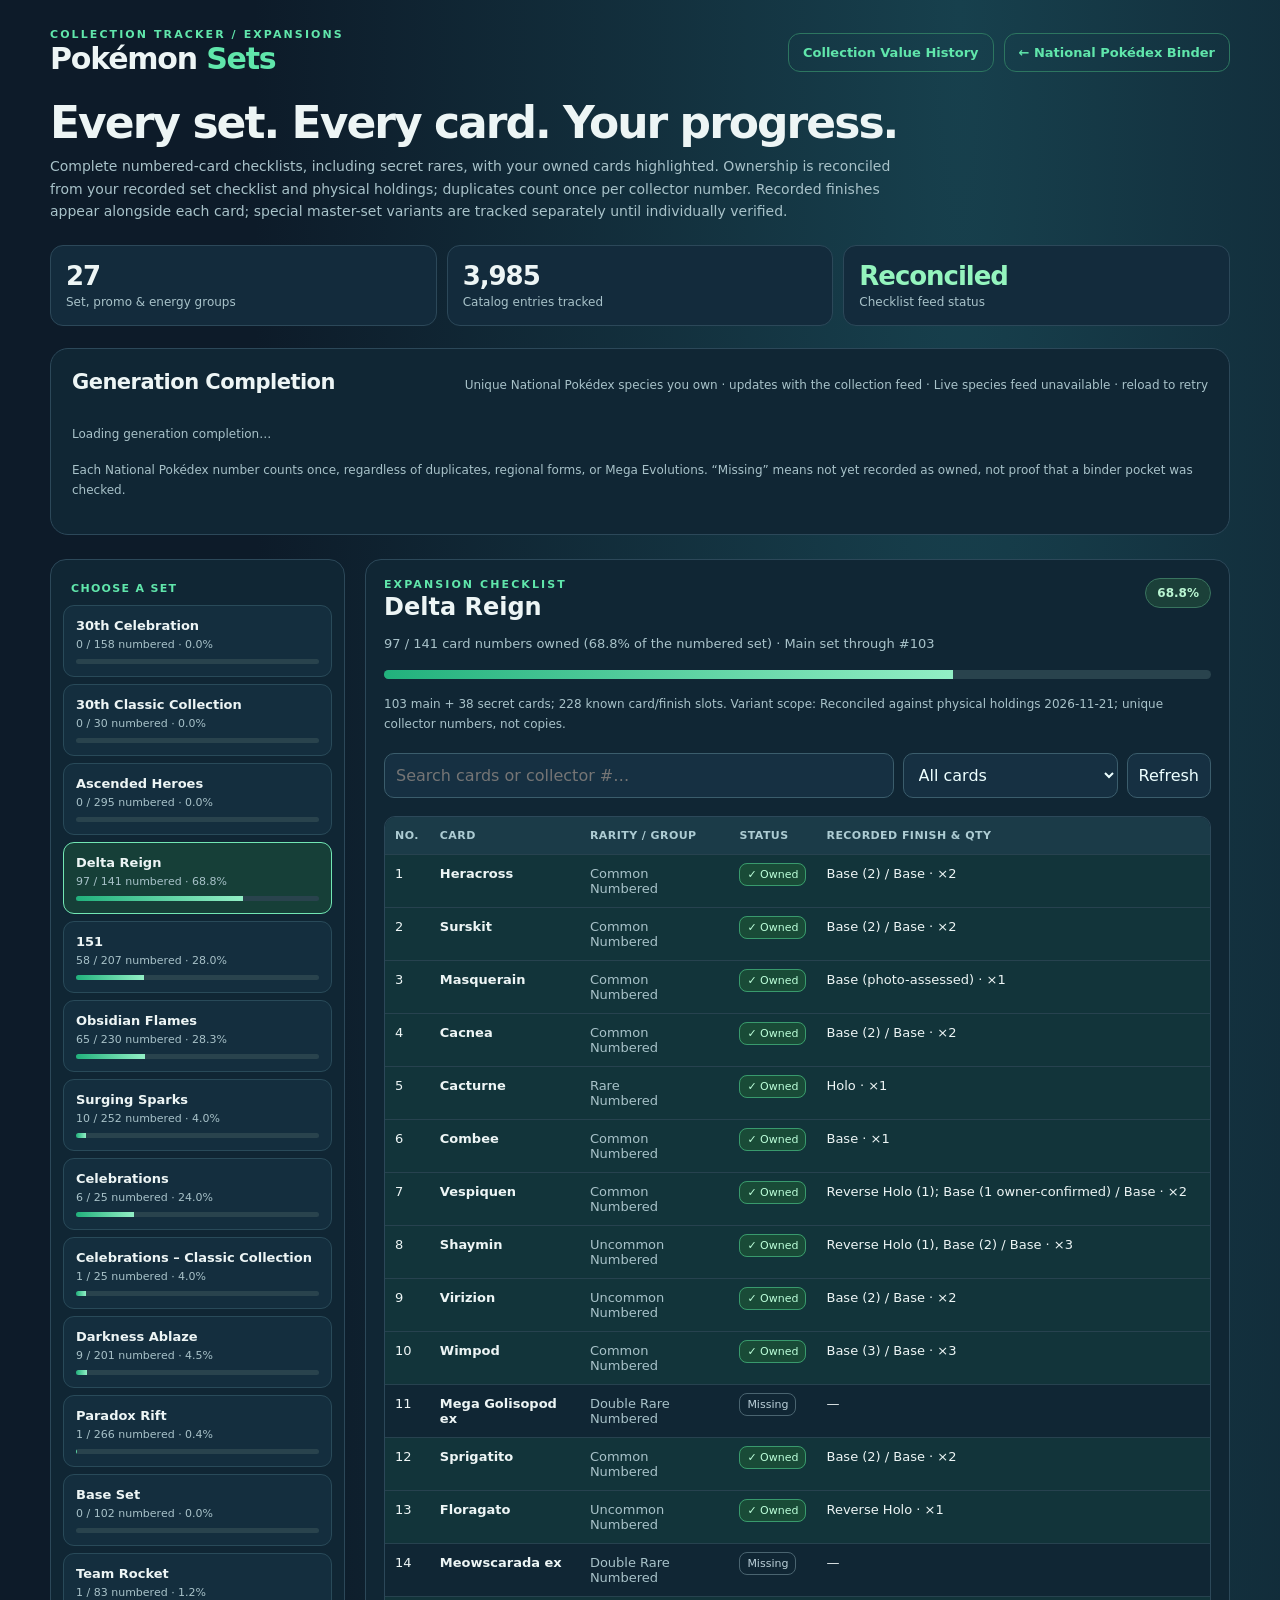
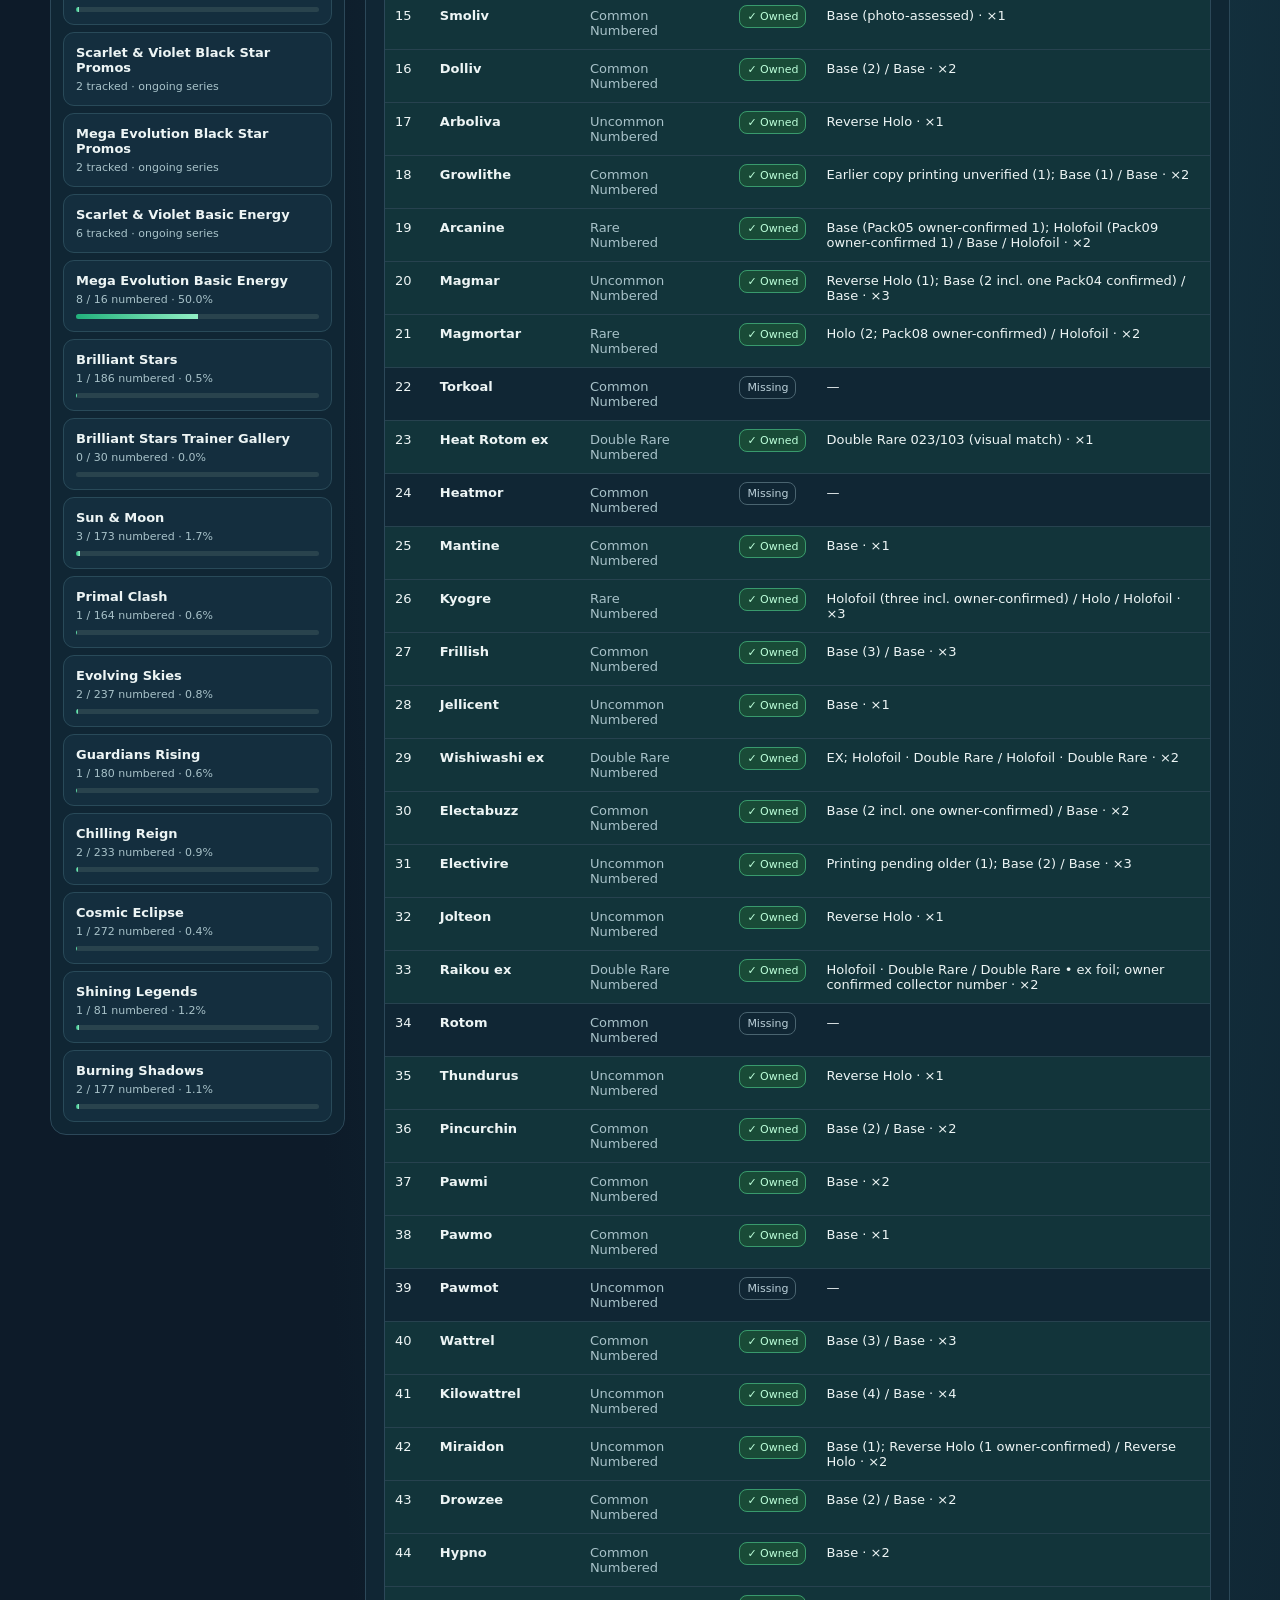
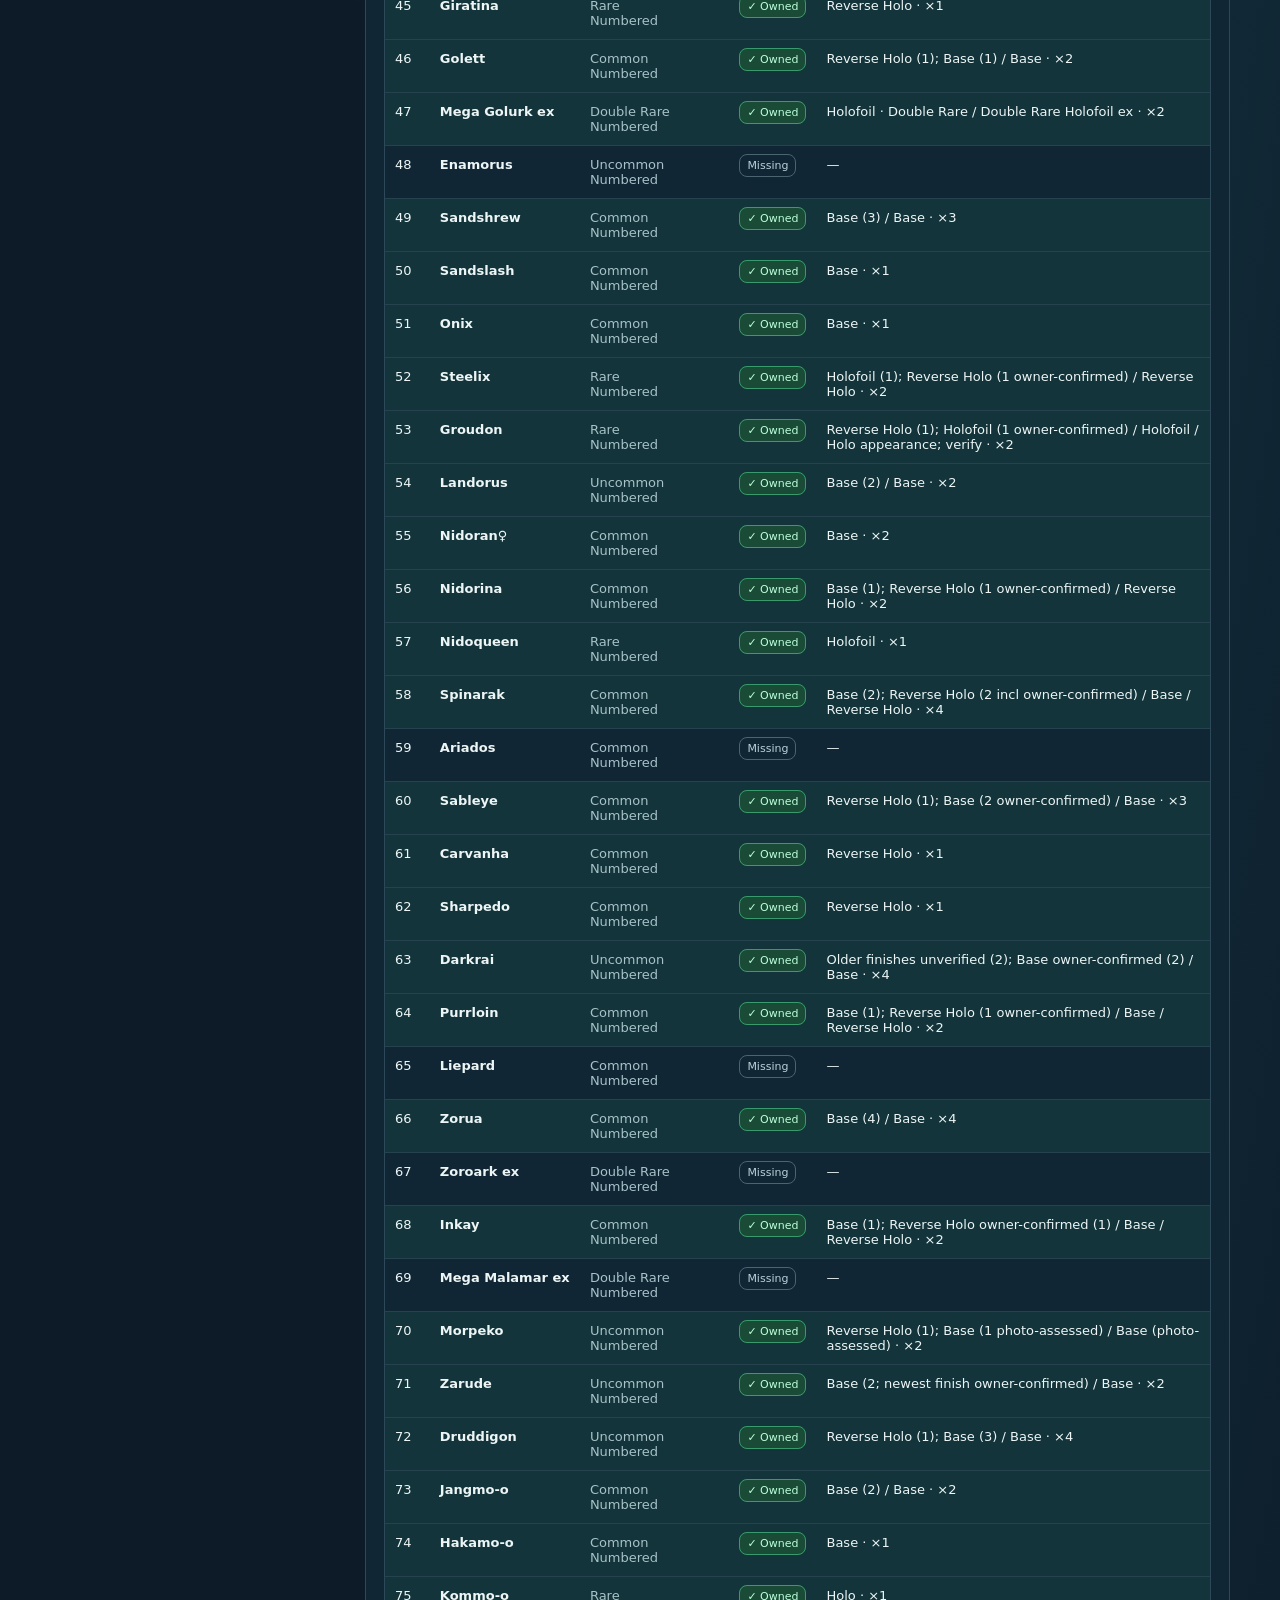
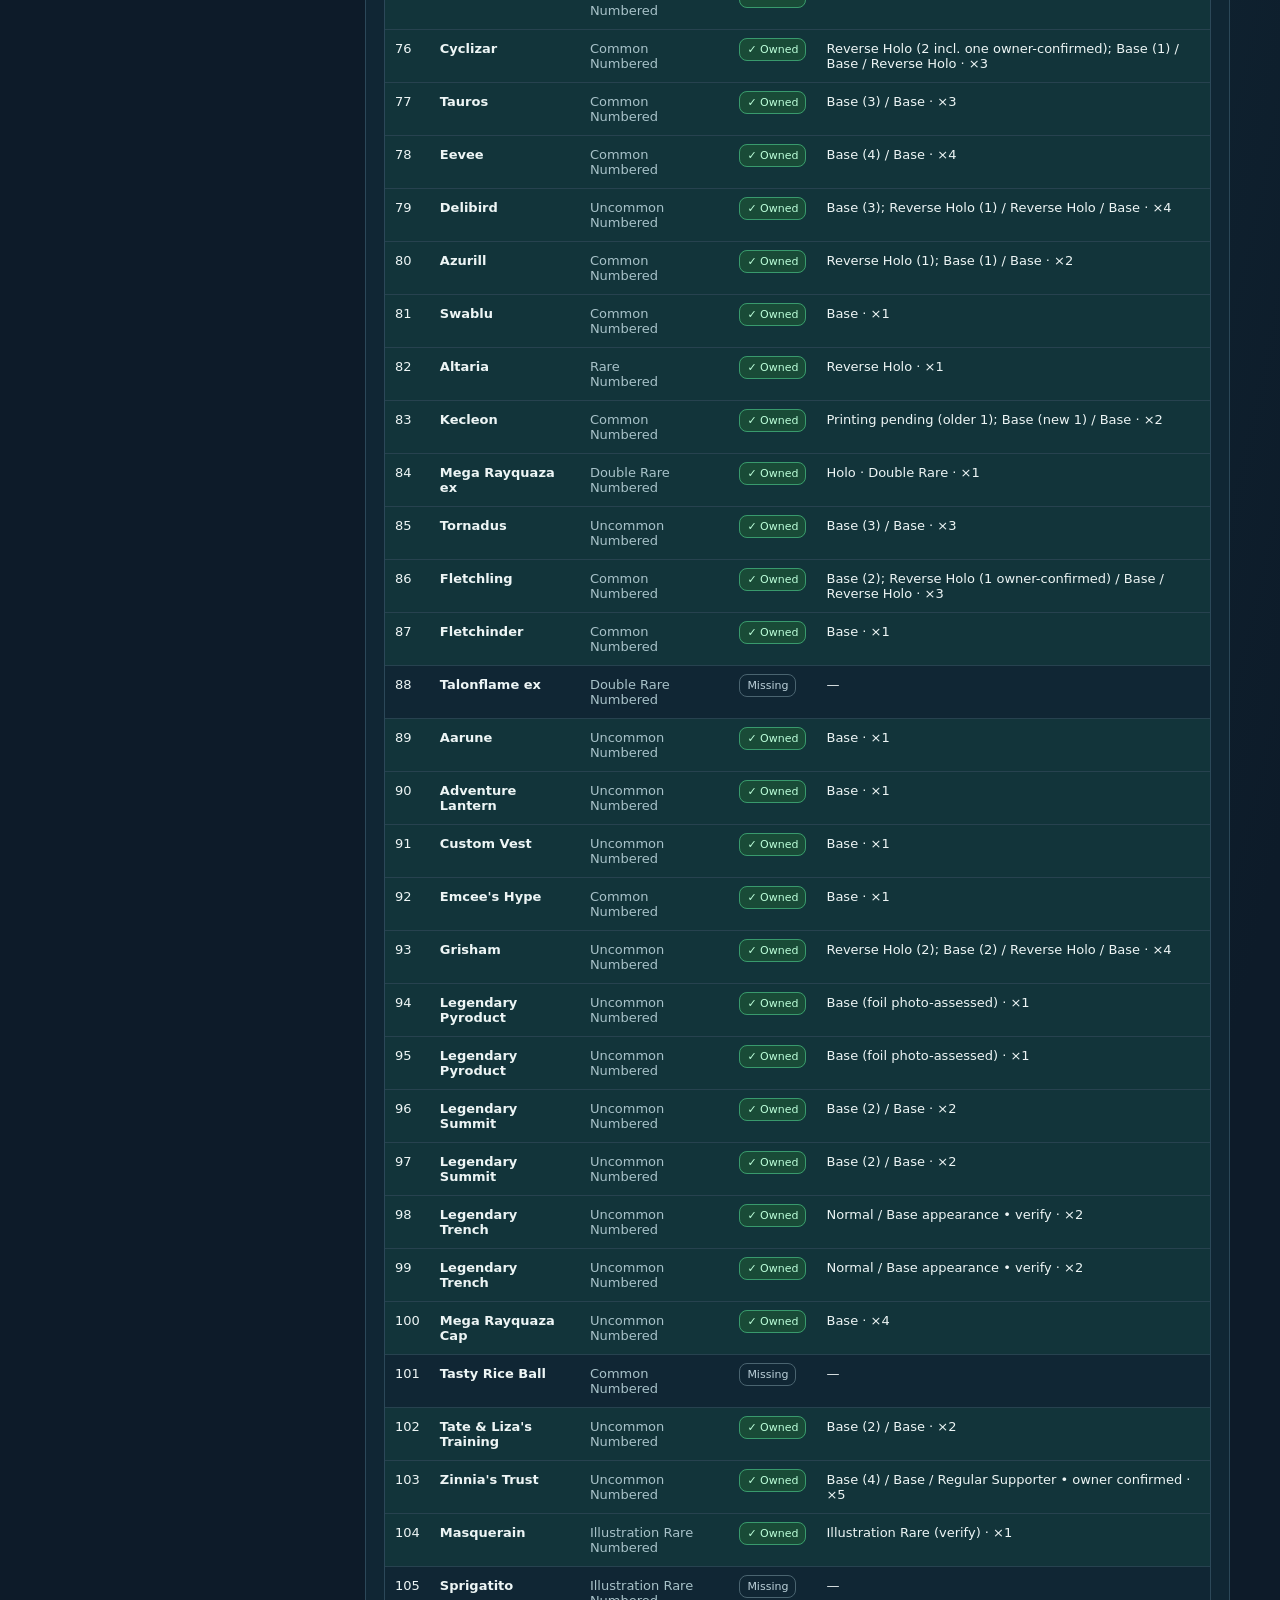
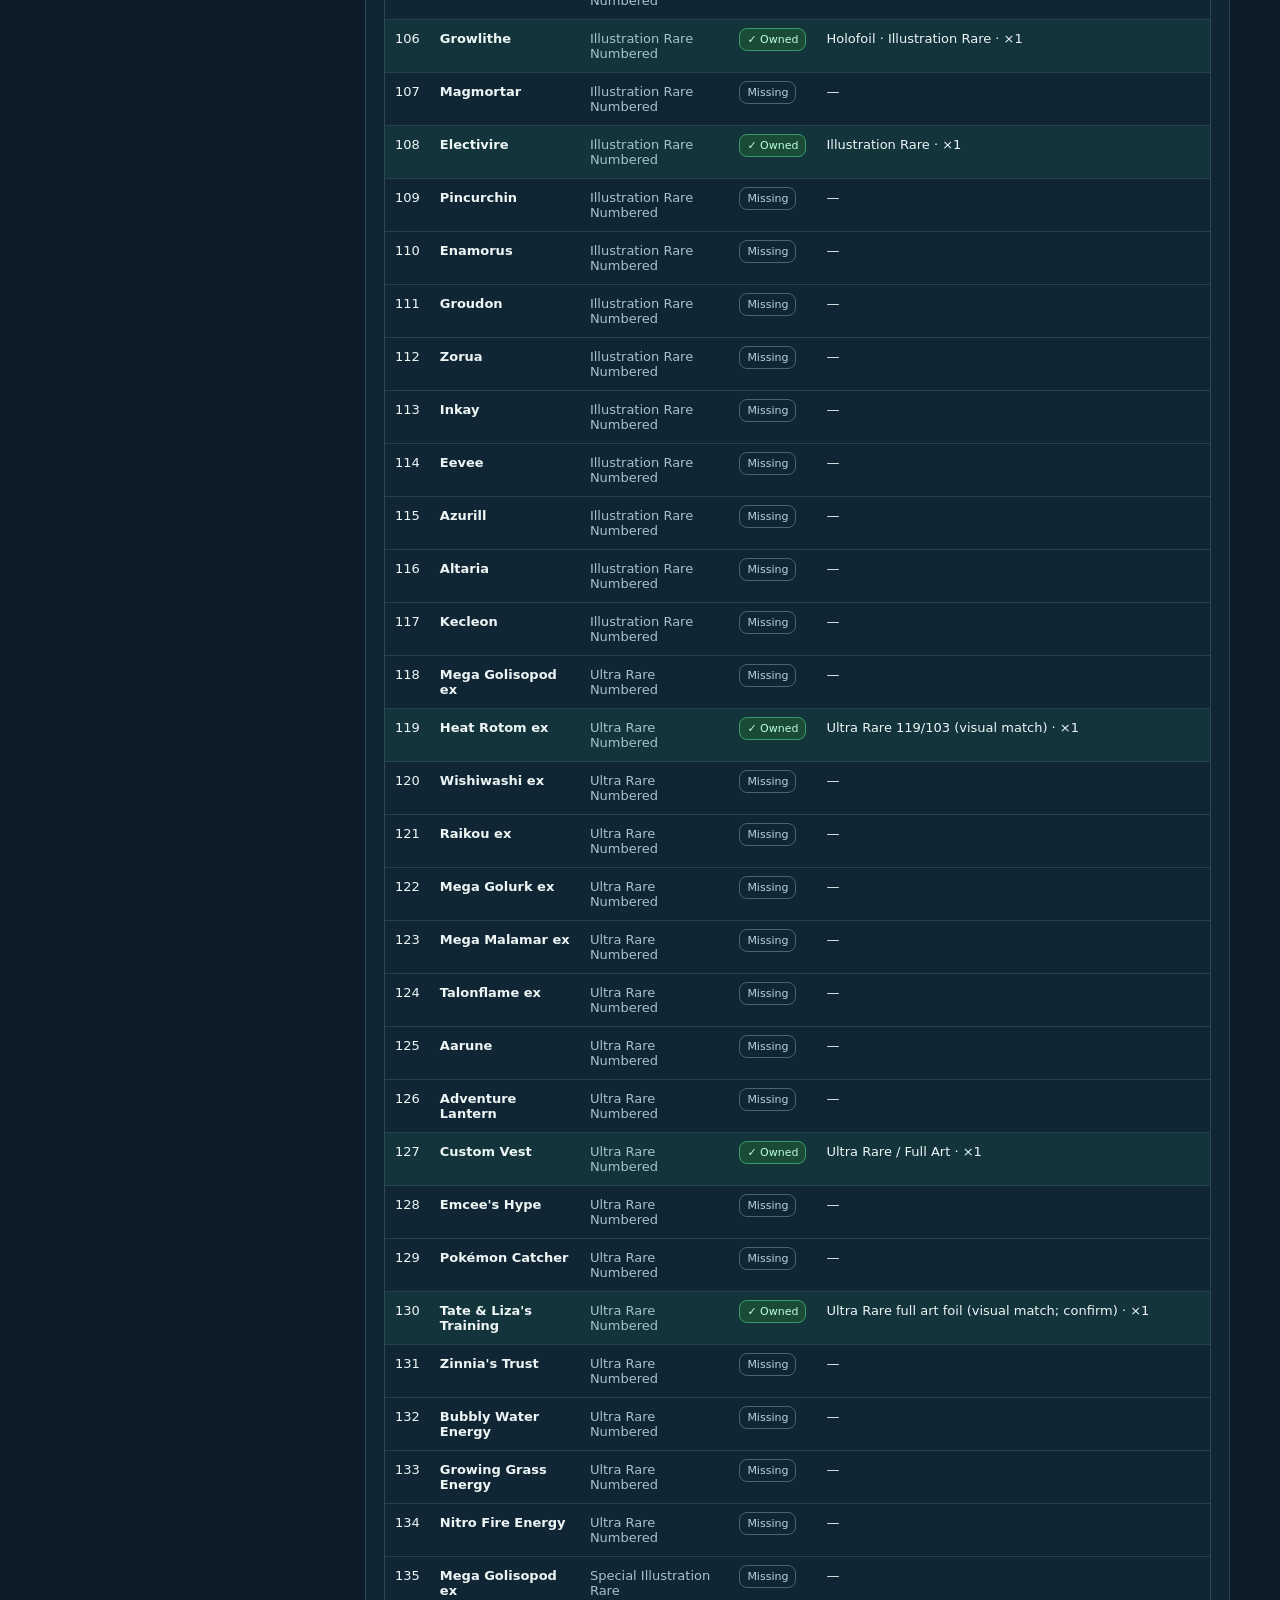
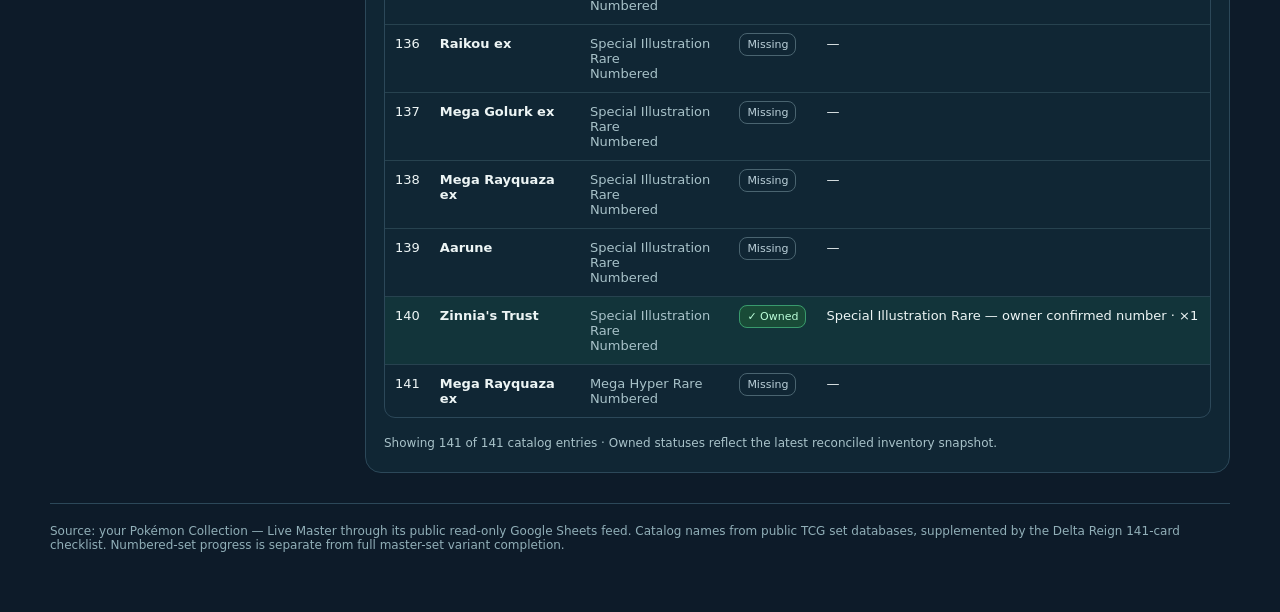
==== commit afd4215d: "Use reconciled set ownership for accurate set percentages and card checklists" ====
--- a/sets.html
+++ b/sets.html
@@ -32,7 +32,7 @@
 </style></head><body><main>
 <nav><div><div class="eyebrow">Collection tracker / expansions</div><div class="brand">Pokémon <em>Sets</em></div></div><div style="display:flex;gap:10px;flex-wrap:wrap"><a class="navlink" href="./values.html">Collection Value History</a><a class="navlink" href="./index.html">← National Pokédex Binder</a></div></nav>
 <h1>Every set. Every card. Your progress.</h1>
-<p class="description">Complete numbered-card checklists, including secret rares, with your owned cards highlighted. The ownership status comes from the public read-only mirror of your private collection spreadsheet. Recorded finishes appear alongside each card; special master-set variants are tracked separately until individually verified.</p>
+<p class="description">Complete numbered-card checklists, including secret rares, with your owned cards highlighted. Ownership is reconciled from your recorded set checklist and physical holdings; duplicates count once per collector number. Recorded finishes appear alongside each card; special master-set variants are tracked separately until individually verified.</p>
 <div class="summary"><div class="metric"><strong id="setcount">17</strong><span>Set, promo & energy groups</span></div><div class="metric"><strong id="catalogcount">—</strong><span>Catalog entries tracked</span></div><div class="metric"><strong id="sync">Connecting…</strong><span>Checklist feed status</span></div></div>
 <section class="generationSection" id="generation-completion" aria-labelledby="generationHeading">
  <div class="generationHead"><h2 id="generationHeading">Generation Completion</h2><p>Unique National Pokédex species you own · updates with the collection feed <span id="generationSync">· Connecting…</span></p></div>
@@ -50,7 +50,7 @@
 "use strict";
 const PUBLIC_SHEET="1Jrw80VgoSuXHK0RVL1nvubvQzTWDPGrHR_KkBsdX26o";
 const $=id=>document.getElementById(id), escapeHtml=x=>String(x??"").replace(/[&<>"']/g,c=>({"&":"&amp;","<":"&lt;",">":"&gt;",'"':"&quot;","'":"&#39;"}[c]));
-let catalog=null,overview=new Map(),activeId="me06",dataBySet=new Map(),loadingSets=new Map();
+let catalog=null,ownership=null,overview=new Map(),activeId="me06",dataBySet=new Map(),loadingSets=new Map();
 function loadTab(which,range,headers=0){
  return new Promise((resolve,reject)=>{
   const cb="pokemonSetCheck_"+Date.now()+"_"+Math.random().toString(36).slice(2);
@@ -101,11 +101,17 @@
  }
 }
 
-function summaryFor(set){const row=overview.get(set.name);if(!row)return null;const have=Number(row[1])||0;const total=Number(row[2])||null;return{have,total,pct:total?100*have/total:0,variant:row[4]||""}}
+function summaryFor(set){const local=ownership?.sets?.[set.id];if(local){const have=local.owned,total=set.total;return {have,total,pct:total?100*have/total:0,variant:"Reconciled against physical holdings 2026-11-21; unique collector numbers, not copies"}}const row=overview.get(set.name);if(!row)return null;const have=Number(row[1])||0,total=Number(row[2])||null;return{have,total,pct:total?100*have/total:0,variant:row[4]||""}}
 function renderPicks(){if(!catalog)return;const html=catalog.sets.map(set=>{let m=summaryFor(set);let label=m?(m.total?m.have+" / "+m.total+" numbered · "+(100*m.have/m.total).toFixed(1)+"%":m.have+" tracked · ongoing series"):"Click to view the checklist";return '<button type="button" class="setpick'+(set.id===activeId?" active":"")+'" data-set="'+escapeHtml(set.id)+'" aria-pressed="'+(set.id===activeId)+'"><b>'+escapeHtml(set.name)+'</b><small>'+escapeHtml(label)+'</small>'+(m?.total?'<div class="meter"><i style="width:'+Math.min(100,m.pct)+'%"></i></div>':"")+'</button>'}).join("");$("sets").innerHTML=html;$("sets").querySelectorAll("[data-set]").forEach(b=>b.addEventListener("click",()=>selectSet(b.dataset.set)))}
 const PACK12_SET_START_ROWS={"swsh9":2254,"swsh9tg":2440,"sm1":2671,"xy5":2844,"swsh7":3008,"sm2":3245,"swsh6":3425,"sm12":3658,"sm35":3930,"sm3":4011};
 function offsetFor(set){if(Object.prototype.hasOwnProperty.call(PACK12_SET_START_ROWS,set.id)){const first=PACK12_SET_START_ROWS[set.id];return {first,last:first+set.cards.length-1}}let first=2;for(const s of catalog.sets){if(s.id===set.id)return{first,last:first+s.cards.length-1};first+=s.cards.length}throw Error("Set missing from catalog")}
-async function fetchSet(set){if(dataBySet.has(set.id))return dataBySet.get(set.id);if(loadingSets.has(set.id))return loadingSets.get(set.id);const{first,last}=offsetFor(set);const work=loadTab("Set Checklist","A"+first+":L"+last,0).then(rows=>{const valid=rows.filter(r=>r[1]===set.id);if(valid.length!==set.cards.length)throw Error("Checklist incomplete: "+valid.length+" / "+set.cards.length);dataBySet.set(set.id,valid);return valid}).finally(()=>loadingSets.delete(set.id));loadingSets.set(set.id,work);return work}
+async function fetchSet(set){
+ if(dataBySet.has(set.id))return dataBySet.get(set.id);
+ const local=ownership?.sets?.[set.id];
+ if(!local)throw Error("Reconciled checklist not loaded");
+ const rows=local.entries.map(e=>[set.name,set.id,e.number,e.name,e.rarity,"Numbered",e.owned?"Owned":"Missing",e.qty,e.finishes,e.source,e.basis]);
+ dataBySet.set(set.id,rows);return rows;
+}
 function showInfo(set,rows){const m=summaryFor(set);const owned=rows?rows.filter(r=>r[6]==="Owned").length:(m?.have??null);const total=set.total;const denom=total!=null?total:set.cards.length;
  $("title").textContent=set.name;
  $("info").textContent=(owned==null?"—":owned)+" / "+(total??"open-ended")+" card numbers owned"+(total?" ("+(100*owned/total).toFixed(1)+"% of the numbered set)":"")+" · "+(set.official?"Main set through #"+set.official:"Special subset / ongoing series");
@@ -114,14 +120,14 @@
  const note=(set.notes||"")+(m?.variant?" Variant scope: "+m.variant+".":"");
  $("setnote").textContent=note;
 }
-function renderCards(set){const rows=dataBySet.get(set.id);showInfo(set,rows);if(!rows){$("rows").innerHTML='<tr><td colspan="5" class="empty">Live checklist unavailable. Try Refresh. No ownership has been assumed.</td></tr>';$("countshown").textContent="";return}
+function renderCards(set){const rows=dataBySet.get(set.id);showInfo(set,rows);if(!rows){$("rows").innerHTML='<tr><td colspan="5" class="empty">Reconciled checklist unavailable. Try Refresh.</td></tr>';$("countshown").textContent="";return}
  const term=$("cardsearch").value.toLowerCase().trim(),filter=$("filter").value;
  const shown=rows.filter(r=>(!term||[r[2],r[3],r[4],r[7],r[8]].some(x=>String(x||"").toLowerCase().includes(term)))&&(filter==="all"||(filter==="owned"&&r[6]==="Owned")||(filter==="missing"&&r[6]!=="Owned")||(filter==="secret"&&["Secret","RGB bonus","Classic reprint"].includes(String(r[5])))));
  $("rows").innerHTML=shown.map(r=>{let owned=r[6]==="Owned",status=owned?"✓ Owned":"Missing",finish=owned?(String(r[8]||"Unverified")+" · ×"+(Number(r[7])||1)):"—";return '<tr class="'+(owned?"owned":"")+'"><td>'+escapeHtml(r[2])+'</td><td>'+escapeHtml(r[3])+'</td><td><span class="muted">'+escapeHtml(r[4])+'</span><br><span class="muted">'+escapeHtml(r[5])+'</span></td><td><span class="badge '+(owned?"have":"")+'">'+status+'</span>'+(owned&&String(r[10]).includes("verify")?'<div class="muted" style="font-size:10px;margin-top:4px">Printing to verify</div>':"")+'</td><td>'+escapeHtml(finish)+'</td></tr>'}).join("")||'<tr><td colspan="5" class="empty">No cards match this filter.</td></tr>';
- $("countshown").textContent="Showing "+shown.length+" of "+rows.length+" catalog entries · Owned statuses reflect your most recently synchronized spreadsheet.";
+ $("countshown").textContent="Showing "+shown.length+" of "+rows.length+" catalog entries · Owned statuses reflect the latest reconciled inventory snapshot.";
 }
-async function selectSet(id){activeId=id;const set=catalog?.sets.find(s=>s.id===id);if(!set)return;renderPicks();showInfo(set,dataBySet.get(id));$("rows").innerHTML='<tr><td colspan="5" class="empty">Loading live ownership for this set…</td></tr>';try{await fetchSet(set);if(activeId===id){renderCards(set);$("sync").textContent="Live";$("sync").style.color="#94f4be"}}catch(e){if(activeId===id){renderCards(set);$("sync").textContent="Review feed";$("sync").style.color="#ffd68a";$("setnote").textContent+=" The public Google Sheet could not supply the card rows: "+e.message}}}
-async function start(){try{const resp=await fetch("./set-catalog.json",{cache:"no-store"});if(!resp.ok)throw Error("Catalog not loaded");catalog=await resp.json();$("setcount").textContent=catalog.sets.length;$("catalogcount").textContent=catalog.sets.reduce((n,s)=>n+s.cards.length,0).toLocaleString();renderPicks();await Promise.allSettled([loadTab("Set Summary","A1:G30",1).then(rows=>{overview=new Map(rows.filter(r=>r[0]&&r[0]!=="Tracked expansion").map(r=>[String(r[0]),r]));renderPicks()})]);await selectSet(activeId)}catch(e){$("sync").textContent="Offline";$("rows").innerHTML='<tr><td colspan="5" class="empty">Could not load the catalog. '+escapeHtml(e.message)+'</td></tr>'}}
+async function selectSet(id){activeId=id;const set=catalog?.sets.find(s=>s.id===id);if(!set)return;renderPicks();showInfo(set,dataBySet.get(id));$("rows").innerHTML='<tr><td colspan="5" class="empty">Loading live ownership for this set…</td></tr>';try{await fetchSet(set);if(activeId===id){renderCards(set);$("sync").textContent="Reconciled";$("sync").style.color="#94f4be"}}catch(e){if(activeId===id){renderCards(set);$("sync").textContent="Review feed";$("sync").style.color="#ffd68a";$("setnote").textContent+=" The public Google Sheet could not supply the card rows: "+e.message}}}
+async function start(){try{const [resp,ownResp]=await Promise.all([fetch("./set-catalog.json",{cache:"no-store"}),fetch("./set-ownership.json",{cache:"no-store"})]);if(!resp.ok||!ownResp.ok)throw Error("Reconciled catalog not loaded");catalog=await resp.json();ownership=await ownResp.json();$("setcount").textContent=catalog.sets.length;$("catalogcount").textContent=catalog.sets.reduce((n,s)=>n+s.cards.length,0).toLocaleString();renderPicks();renderPicks();await selectSet(activeId)}catch(e){$("sync").textContent="Offline";$("rows").innerHTML='<tr><td colspan="5" class="empty">Could not load the catalog. '+escapeHtml(e.message)+'</td></tr>'}}
 $("cardsearch").oninput=()=>{const s=catalog?.sets.find(x=>x.id===activeId);if(s)renderCards(s)};$("filter").onchange=()=>{const s=catalog?.sets.find(x=>x.id===activeId);if(s)renderCards(s)};$("reload").onclick=()=>{refreshGenerationCompletion();dataBySet.delete(activeId);const s=catalog?.sets.find(x=>x.id===activeId);if(s)selectSet(s.id)};
 refreshGenerationCompletion();
 start();
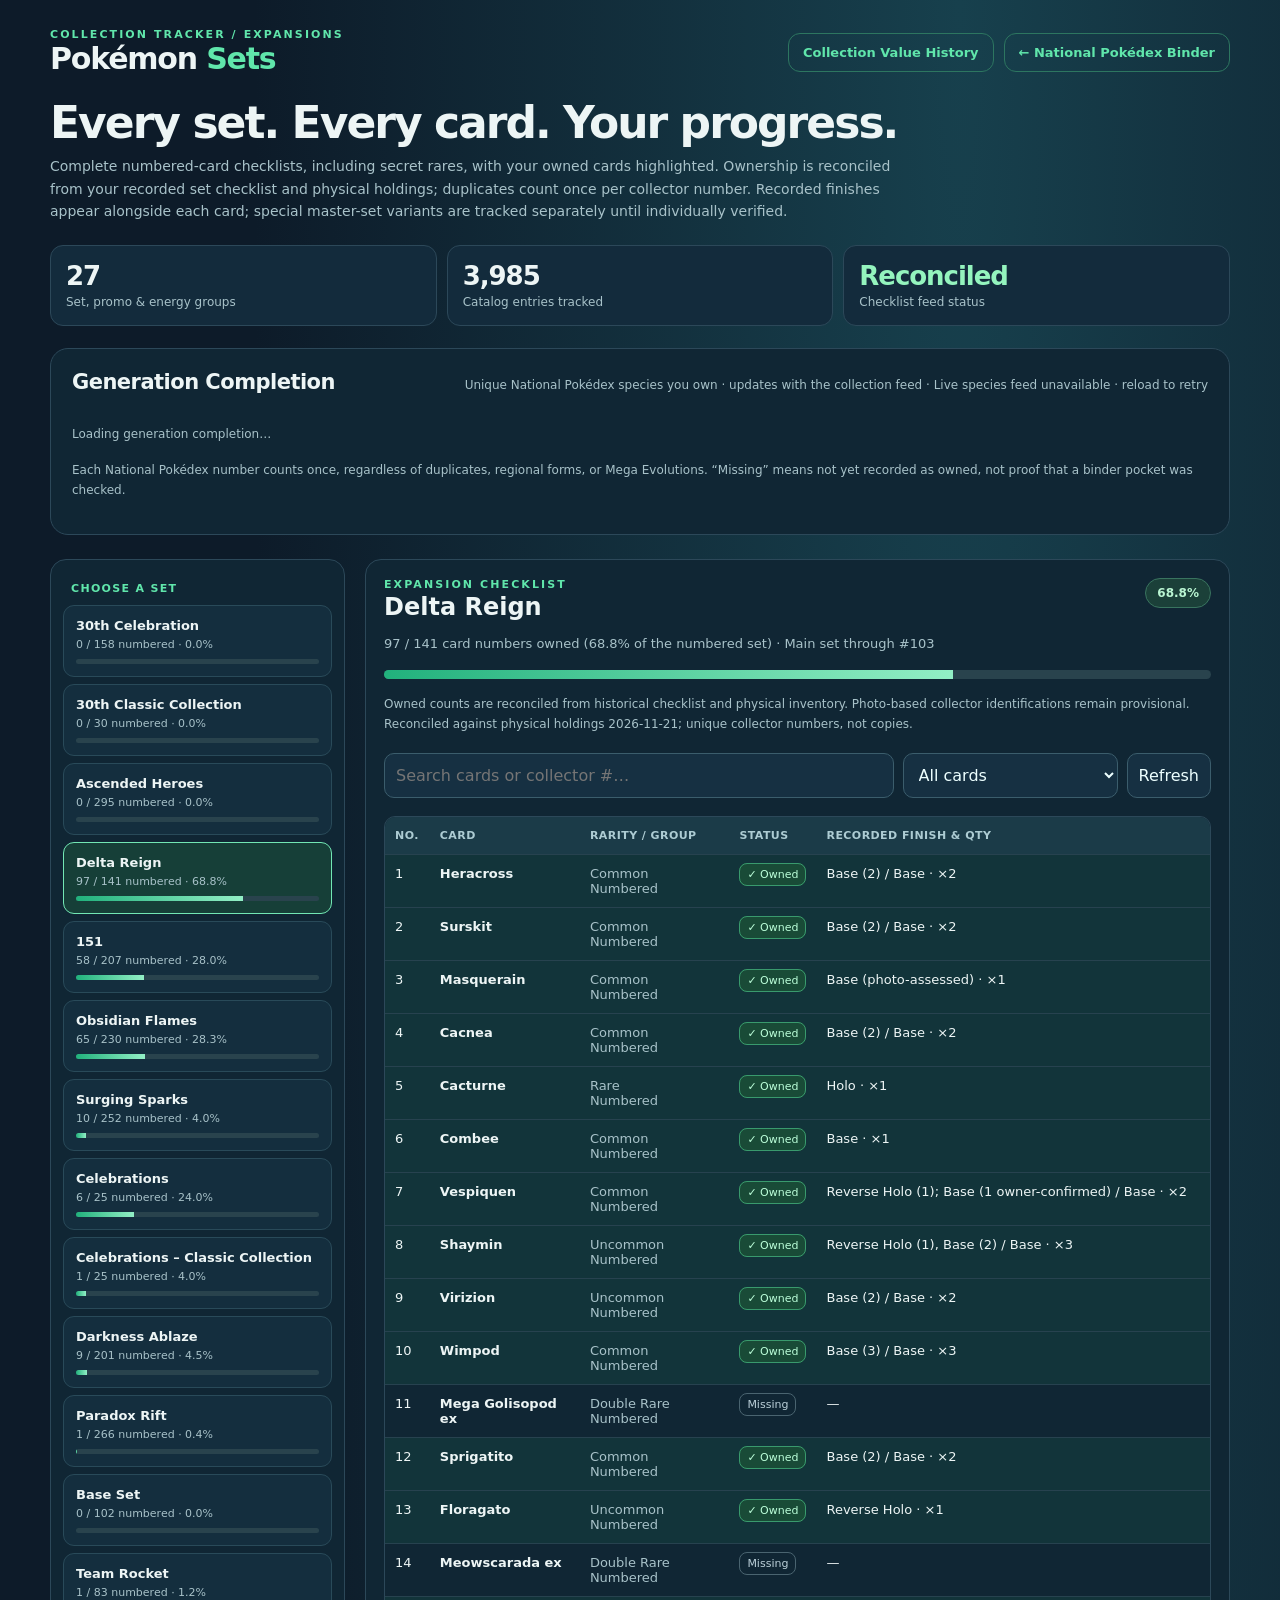
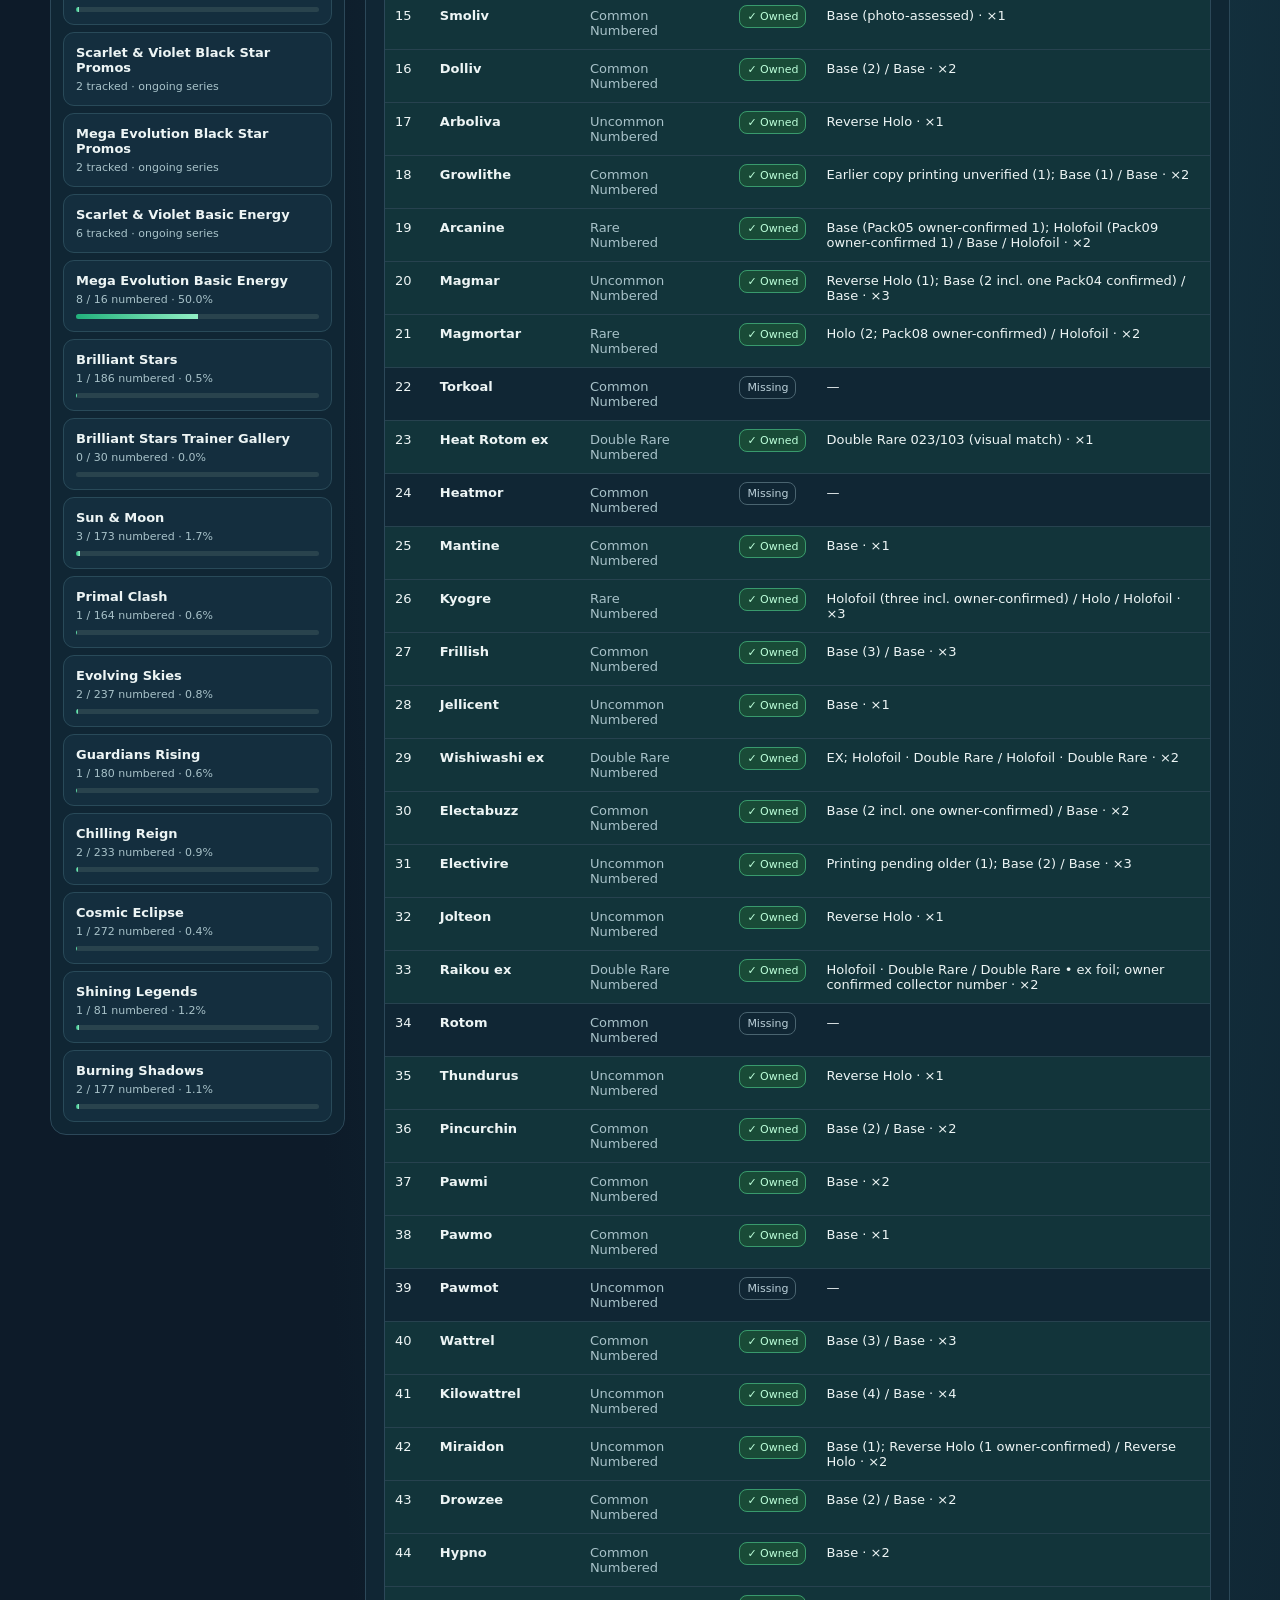
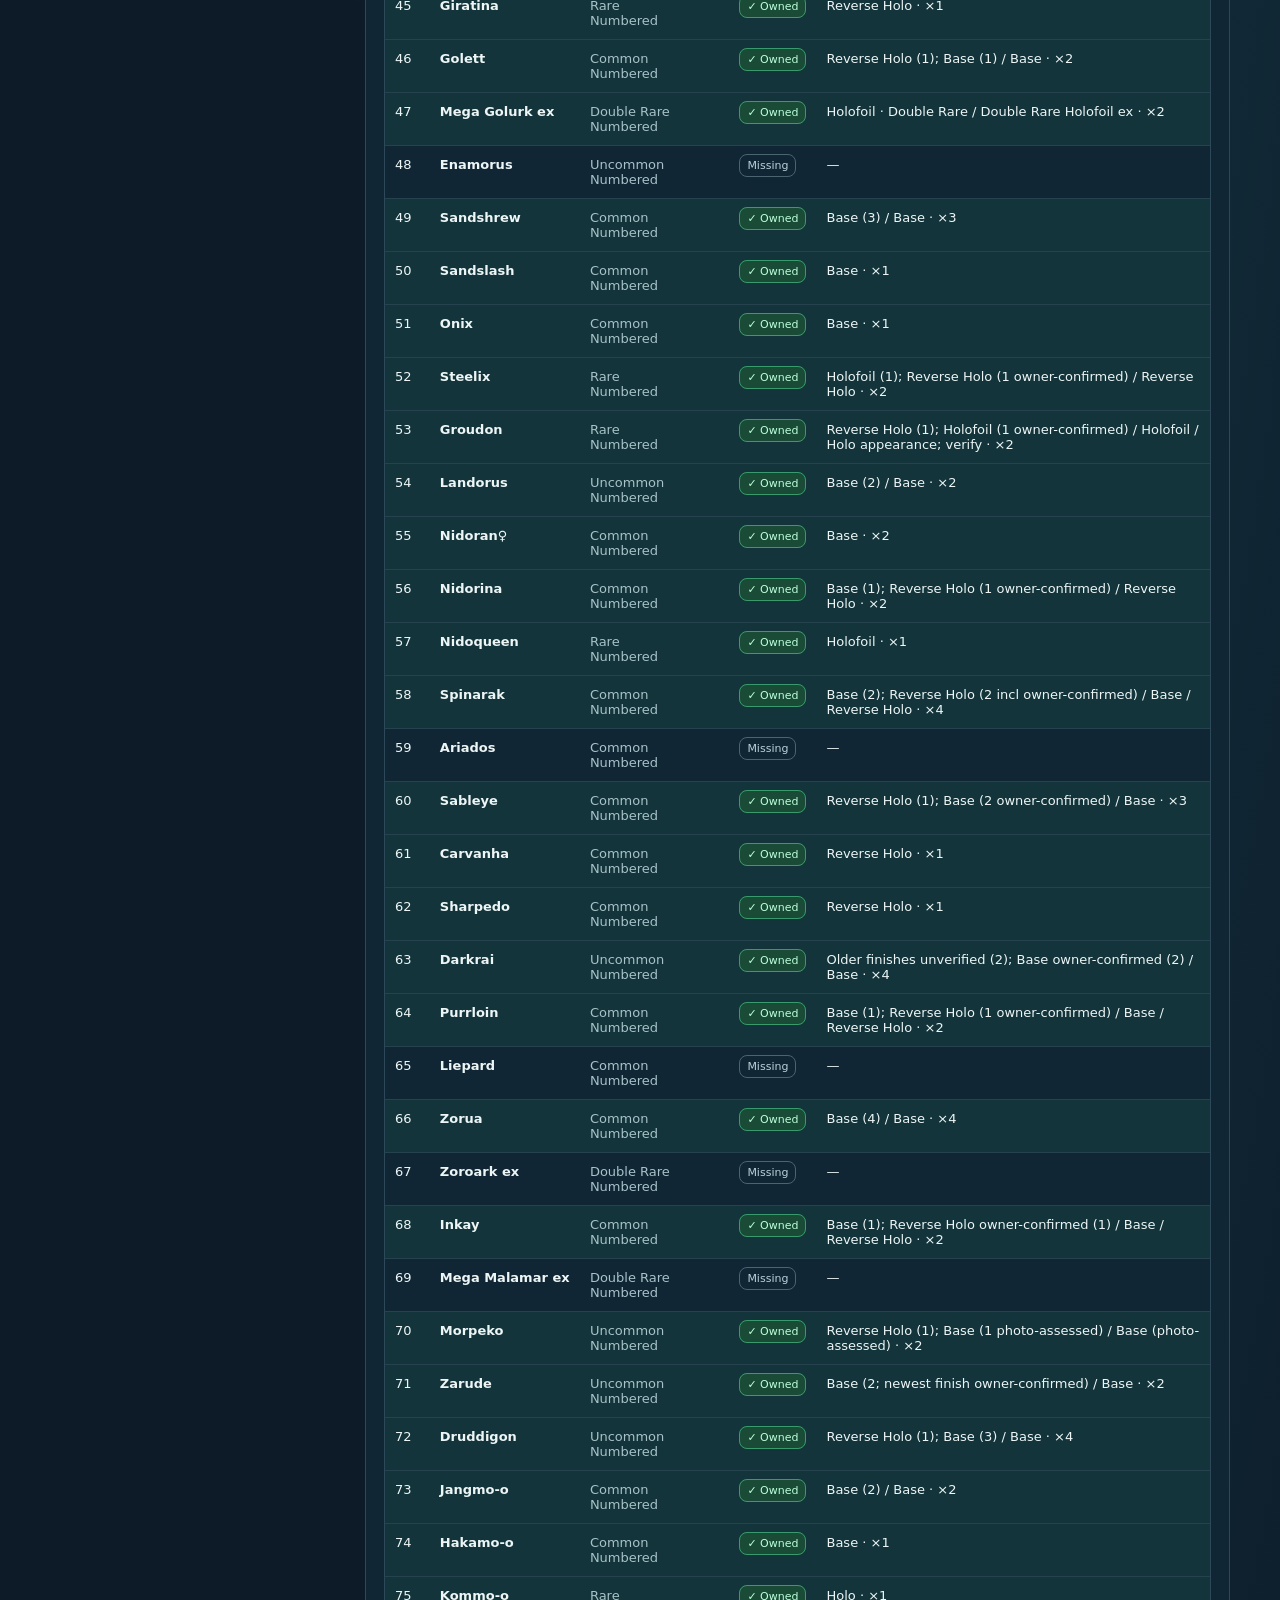
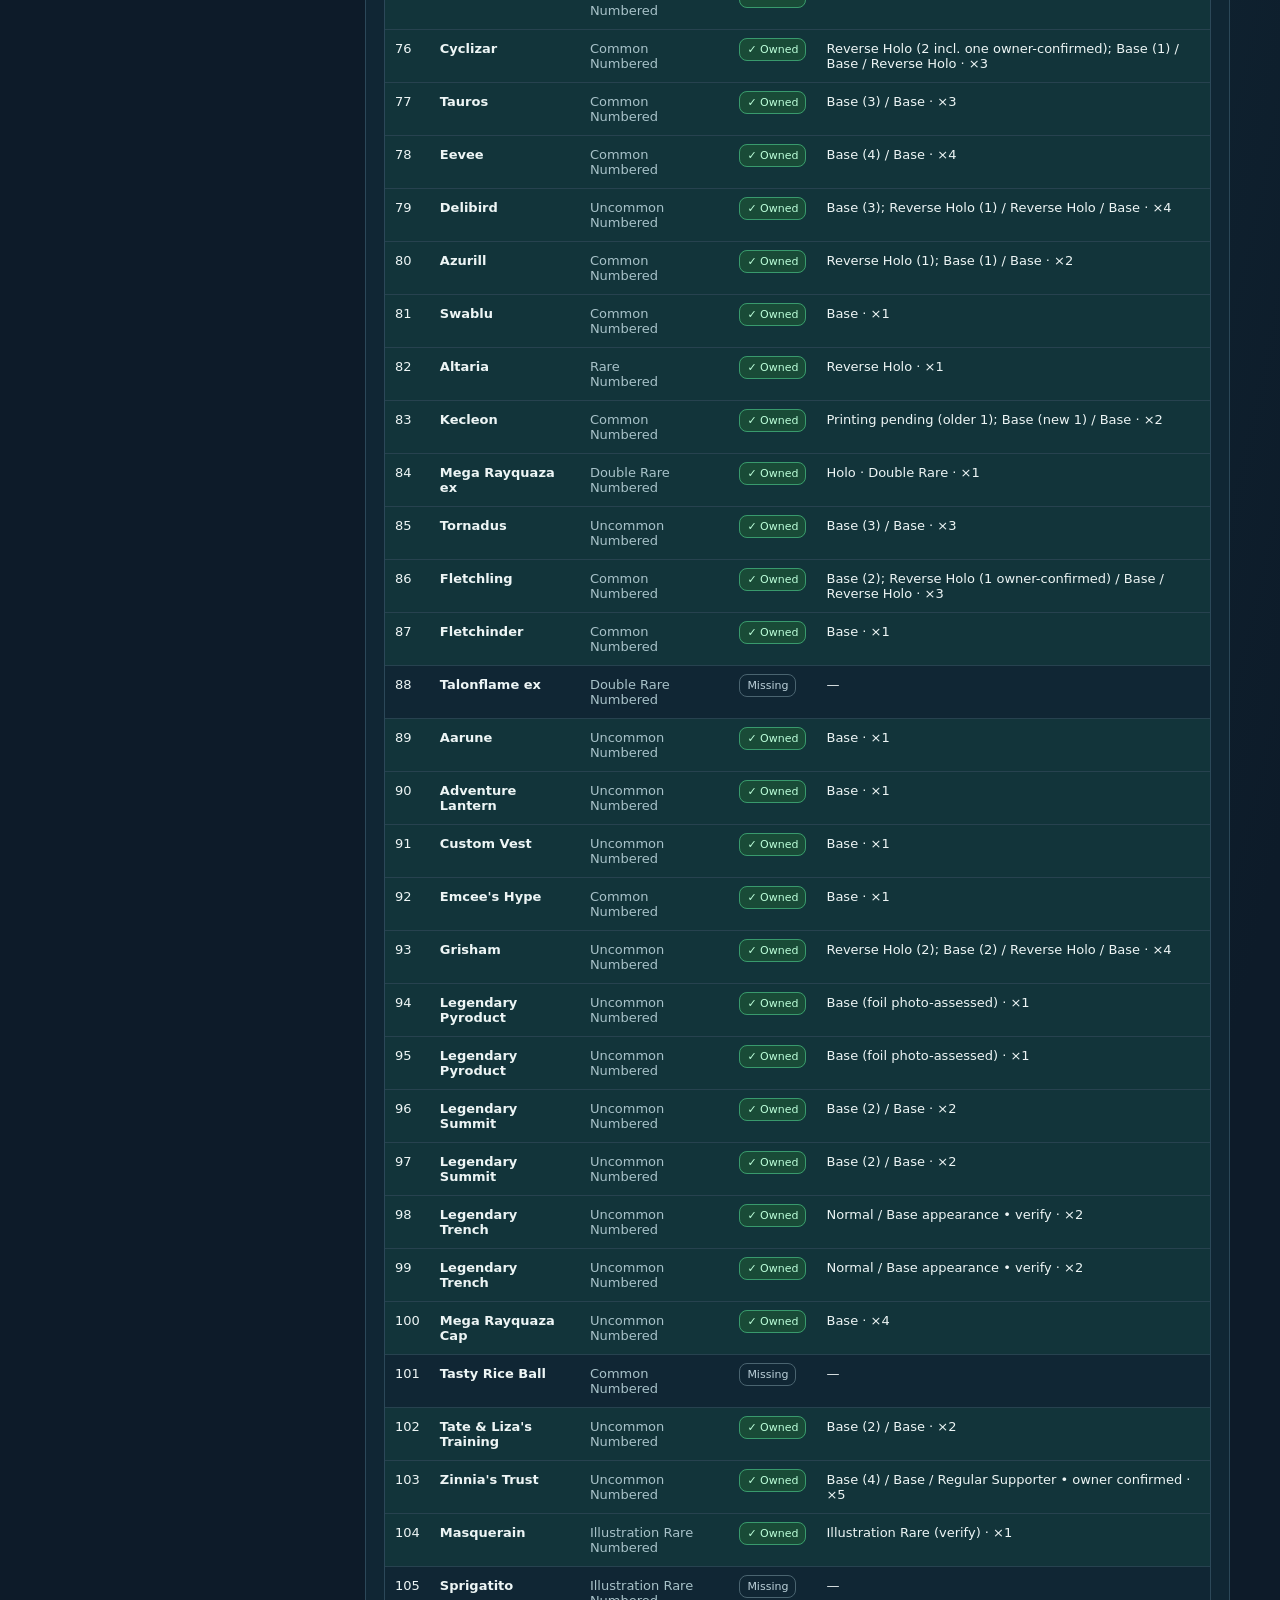
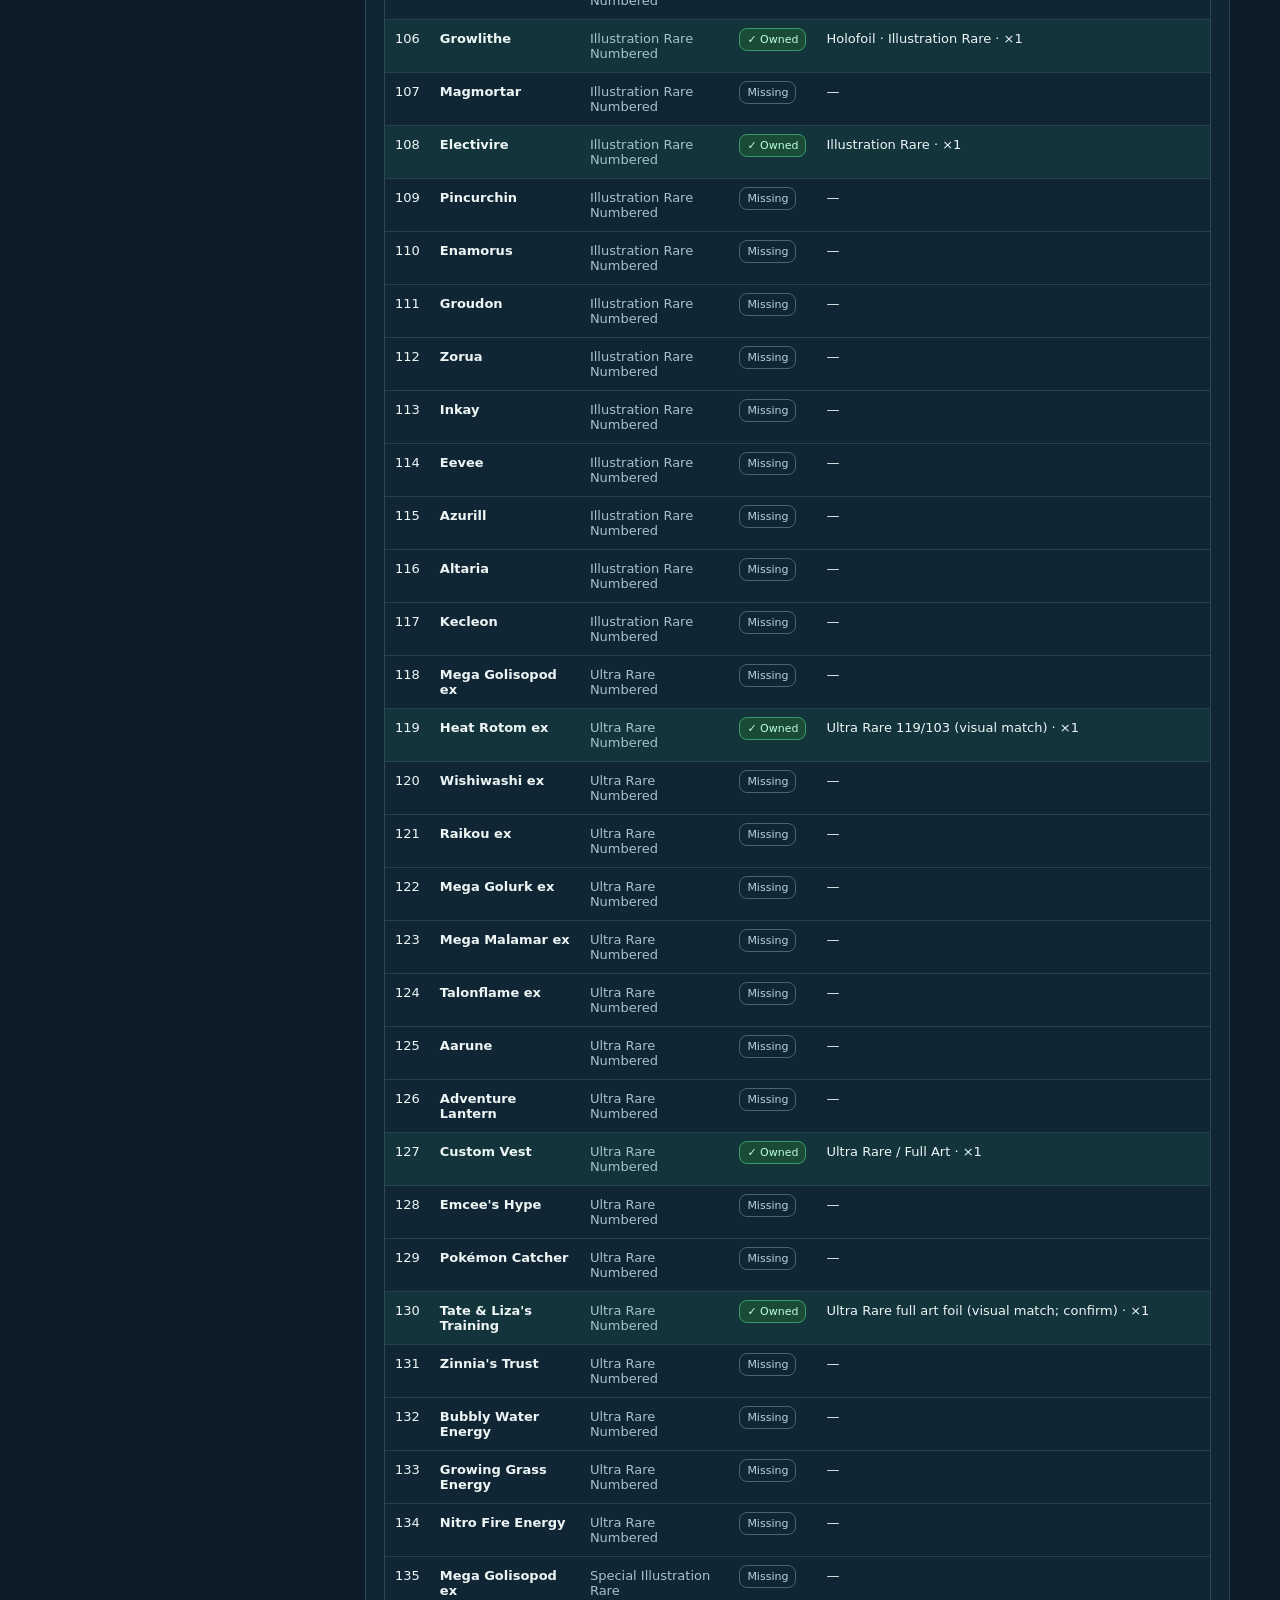
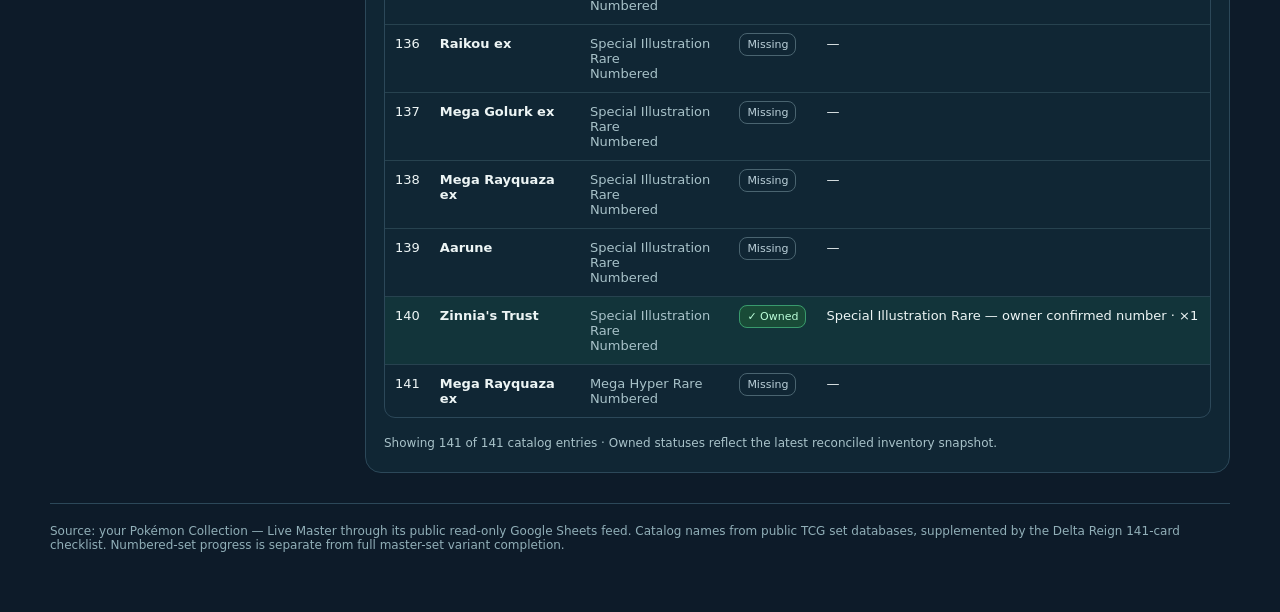
==== commit f356ca07: "Remove stale set notes that conflict with repaired completion counts" ====
--- a/sets.html
+++ b/sets.html
@@ -117,7 +117,7 @@
  $("info").textContent=(owned==null?"—":owned)+" / "+(total??"open-ended")+" card numbers owned"+(total?" ("+(100*owned/total).toFixed(1)+"% of the numbered set)":"")+" · "+(set.official?"Main set through #"+set.official:"Special subset / ongoing series");
  $("pct").textContent=total&&owned!=null?(100*owned/total).toFixed(1)+"%":(total?"—":"Ongoing");
  $("progress").style.width=total&&owned!=null?Math.min(100,100*owned/total)+"%":"0%";
- const note=(set.notes||"")+(m?.variant?" Variant scope: "+m.variant+".":"");
+ const note=(ownership?.sets?.[set.id]?"Owned counts are reconciled from historical checklist and physical inventory. Photo-based collector identifications remain provisional.":(set.notes||""))+(m?.variant?" "+m.variant+".":"");
  $("setnote").textContent=note;
 }
 function renderCards(set){const rows=dataBySet.get(set.id);showInfo(set,rows);if(!rows){$("rows").innerHTML='<tr><td colspan="5" class="empty">Reconciled checklist unavailable. Try Refresh.</td></tr>';$("countshown").textContent="";return}
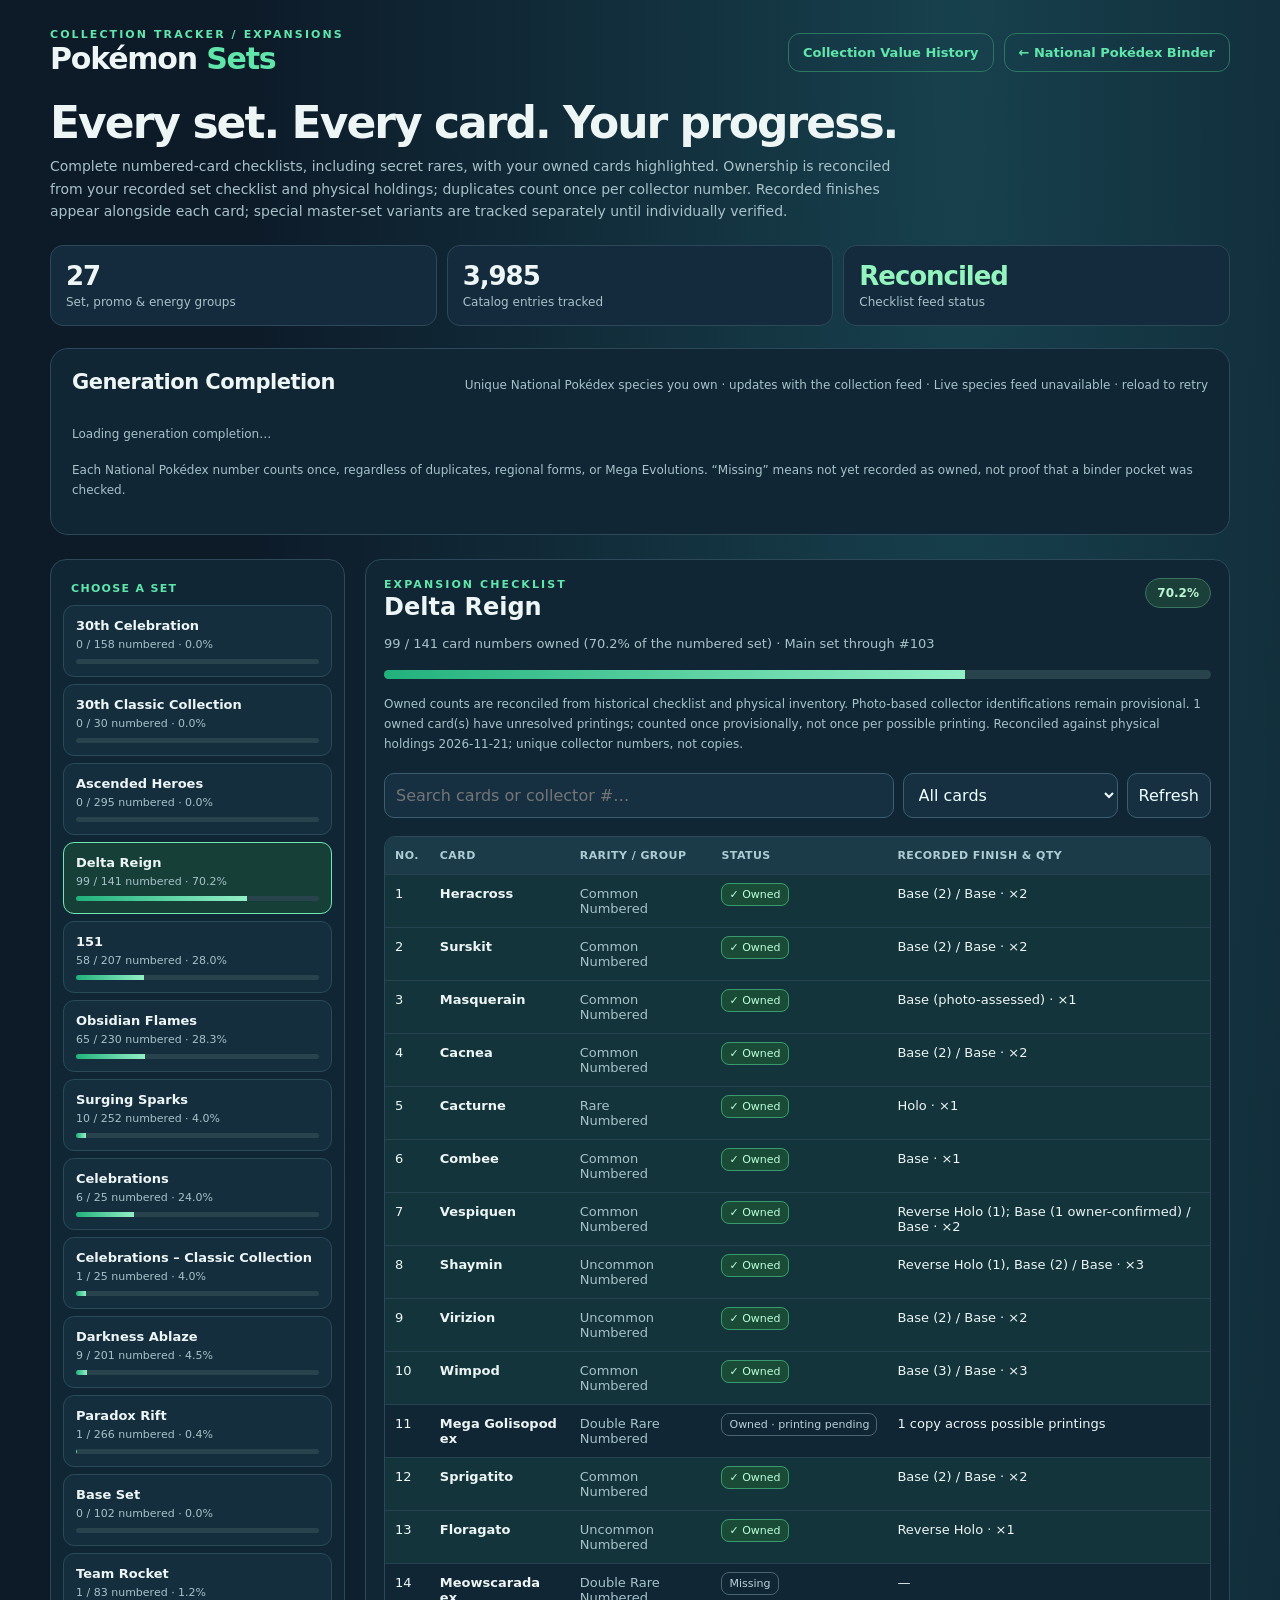
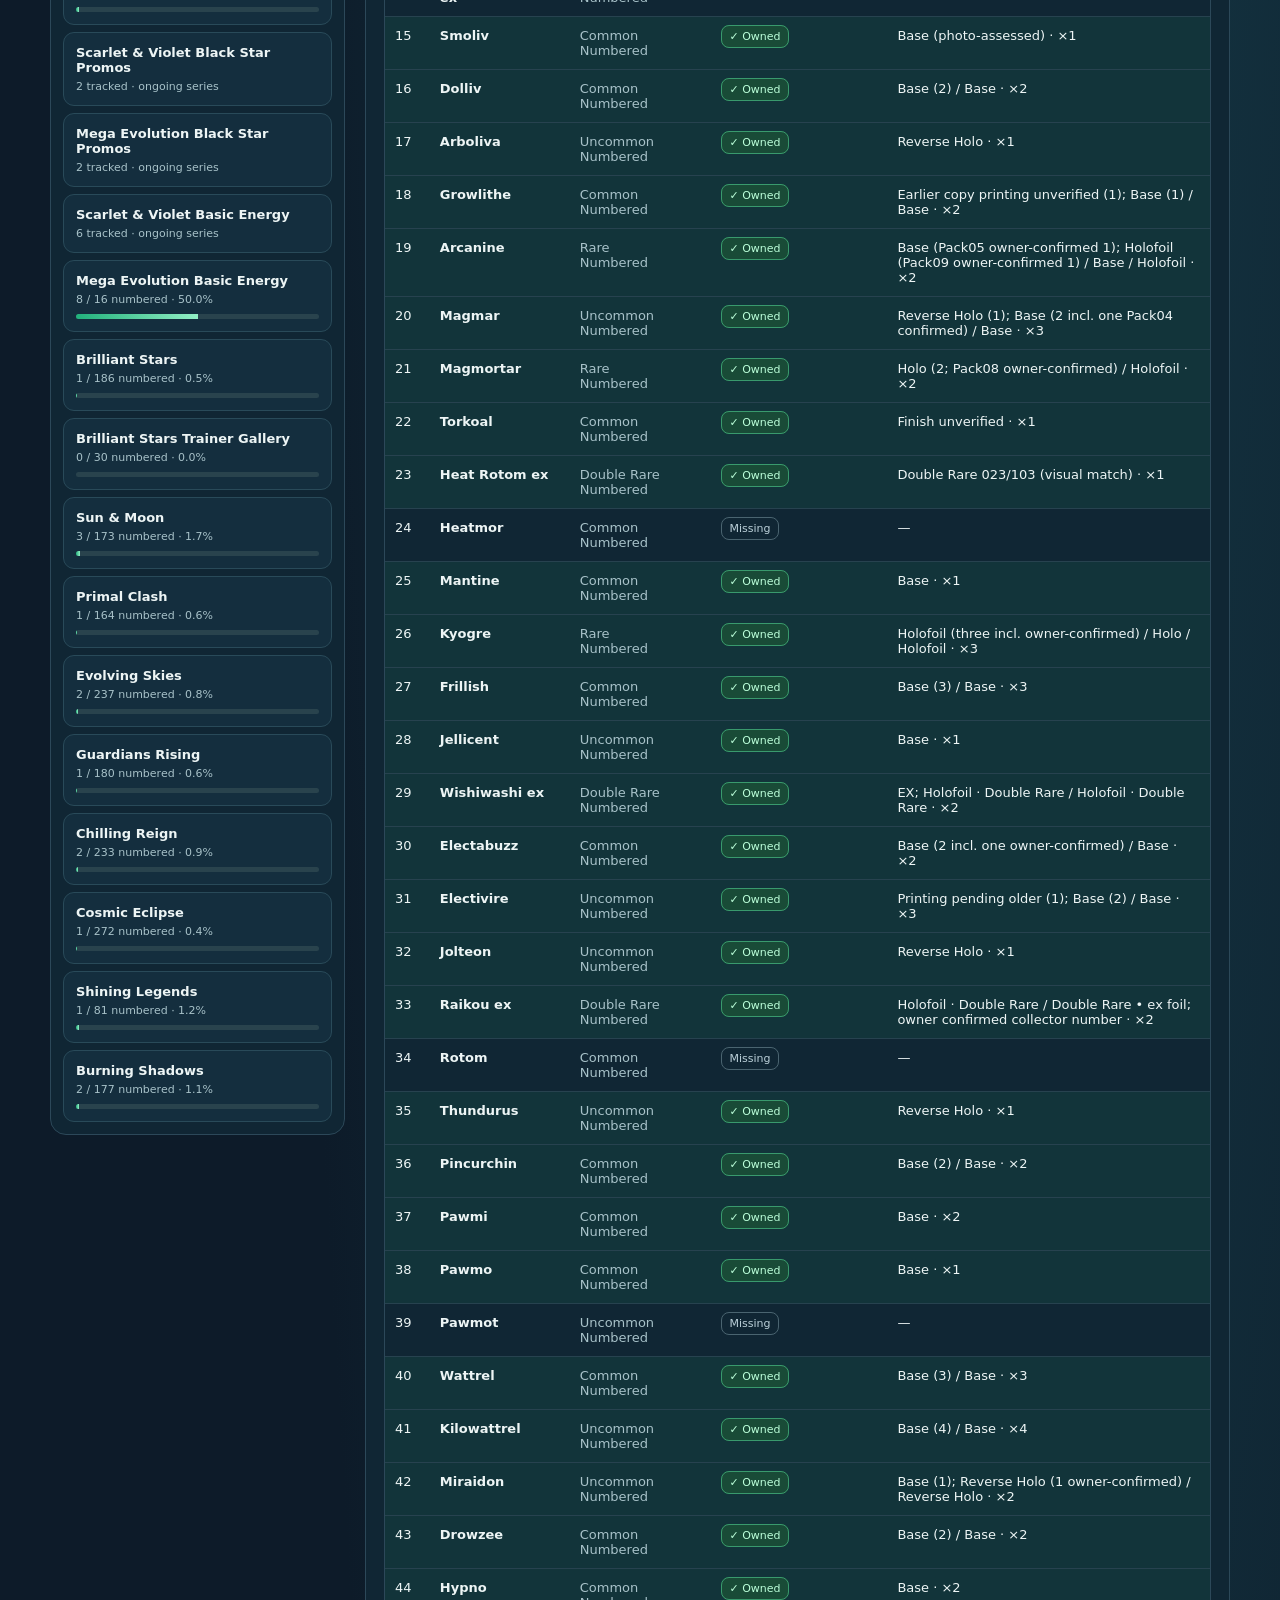
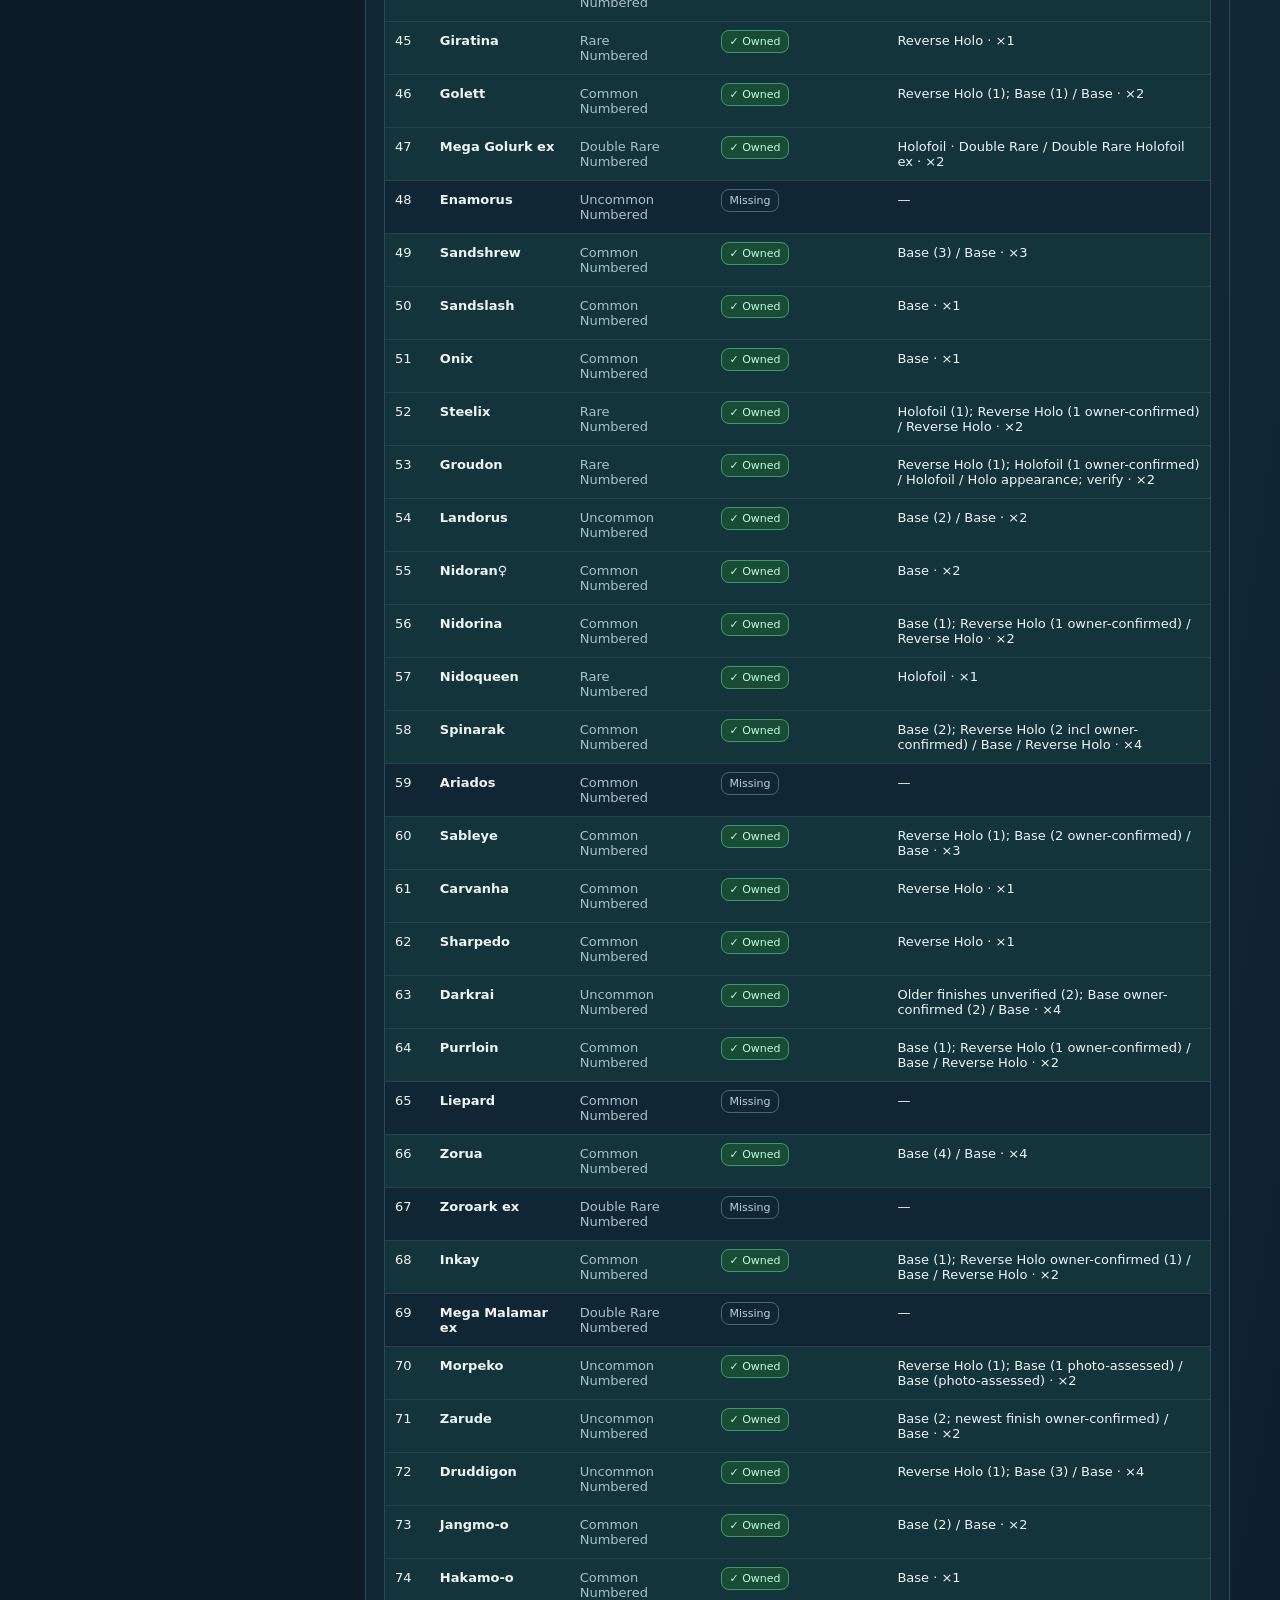
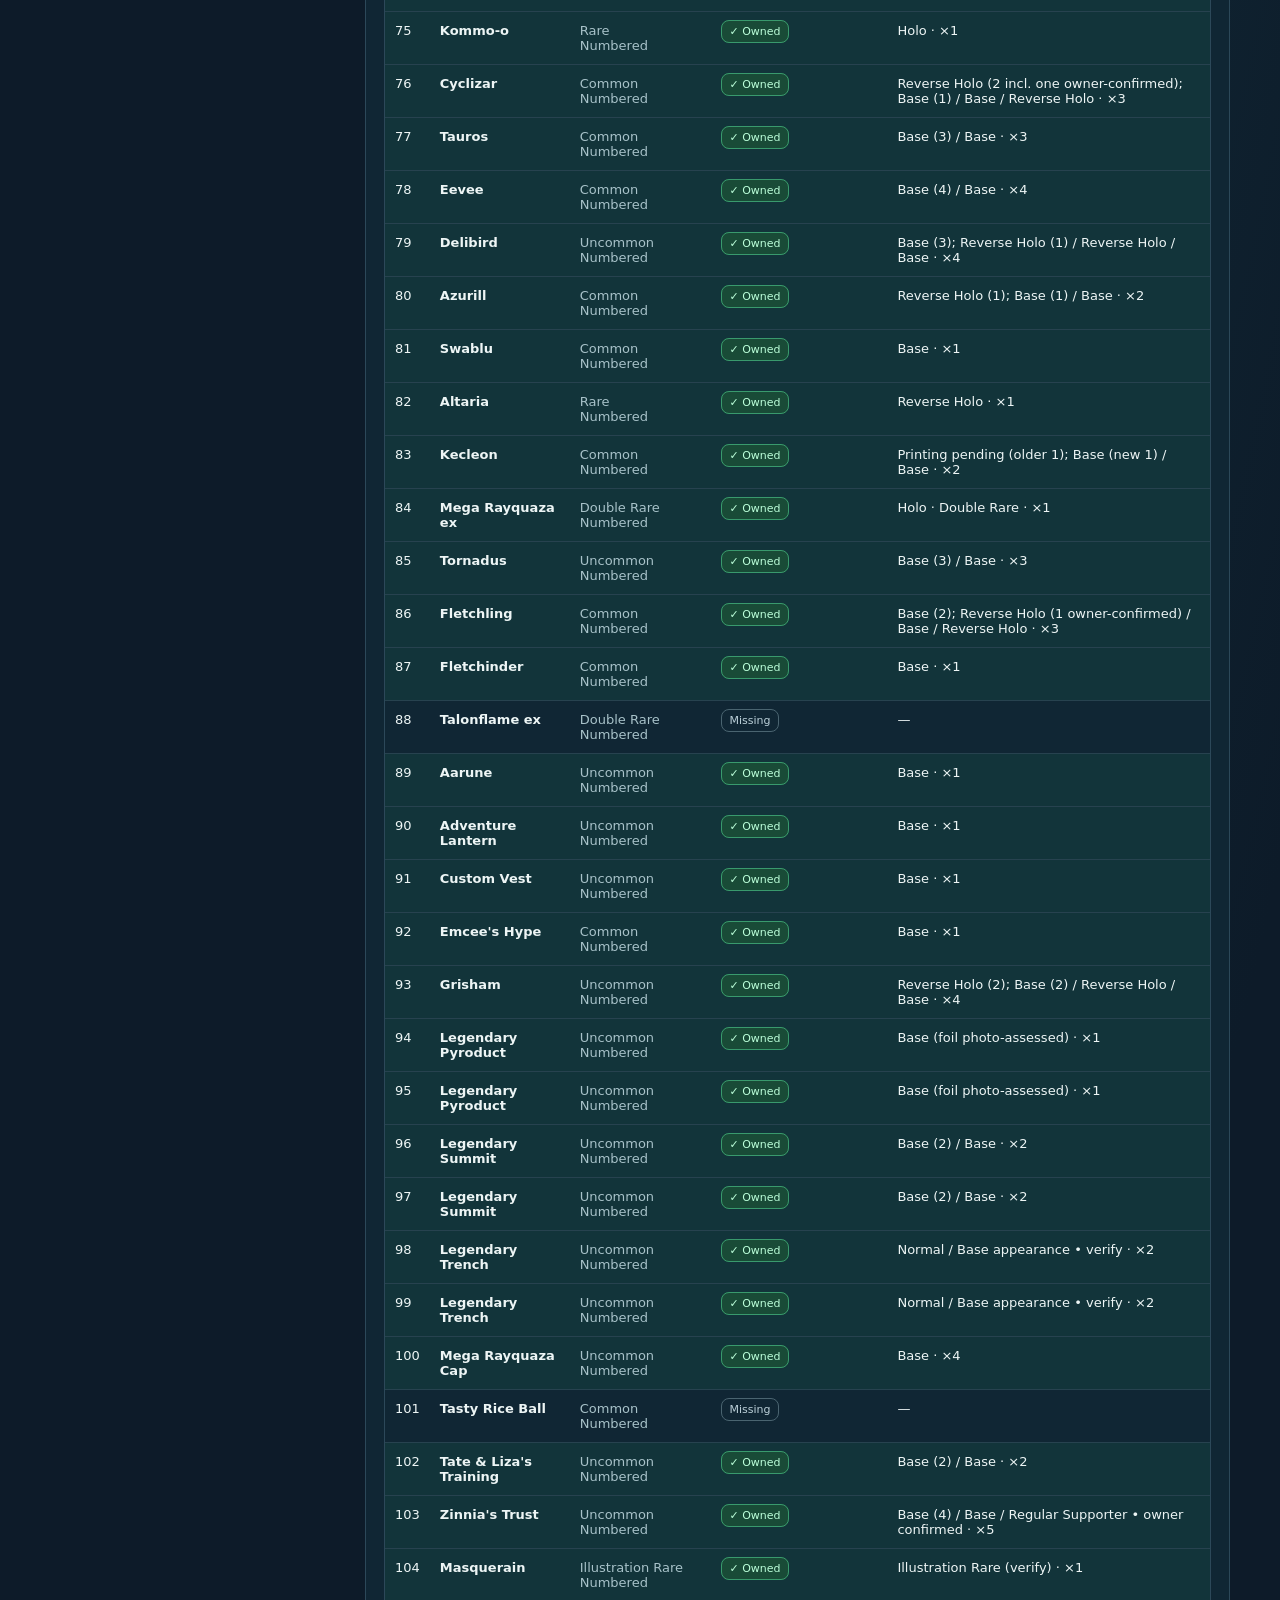
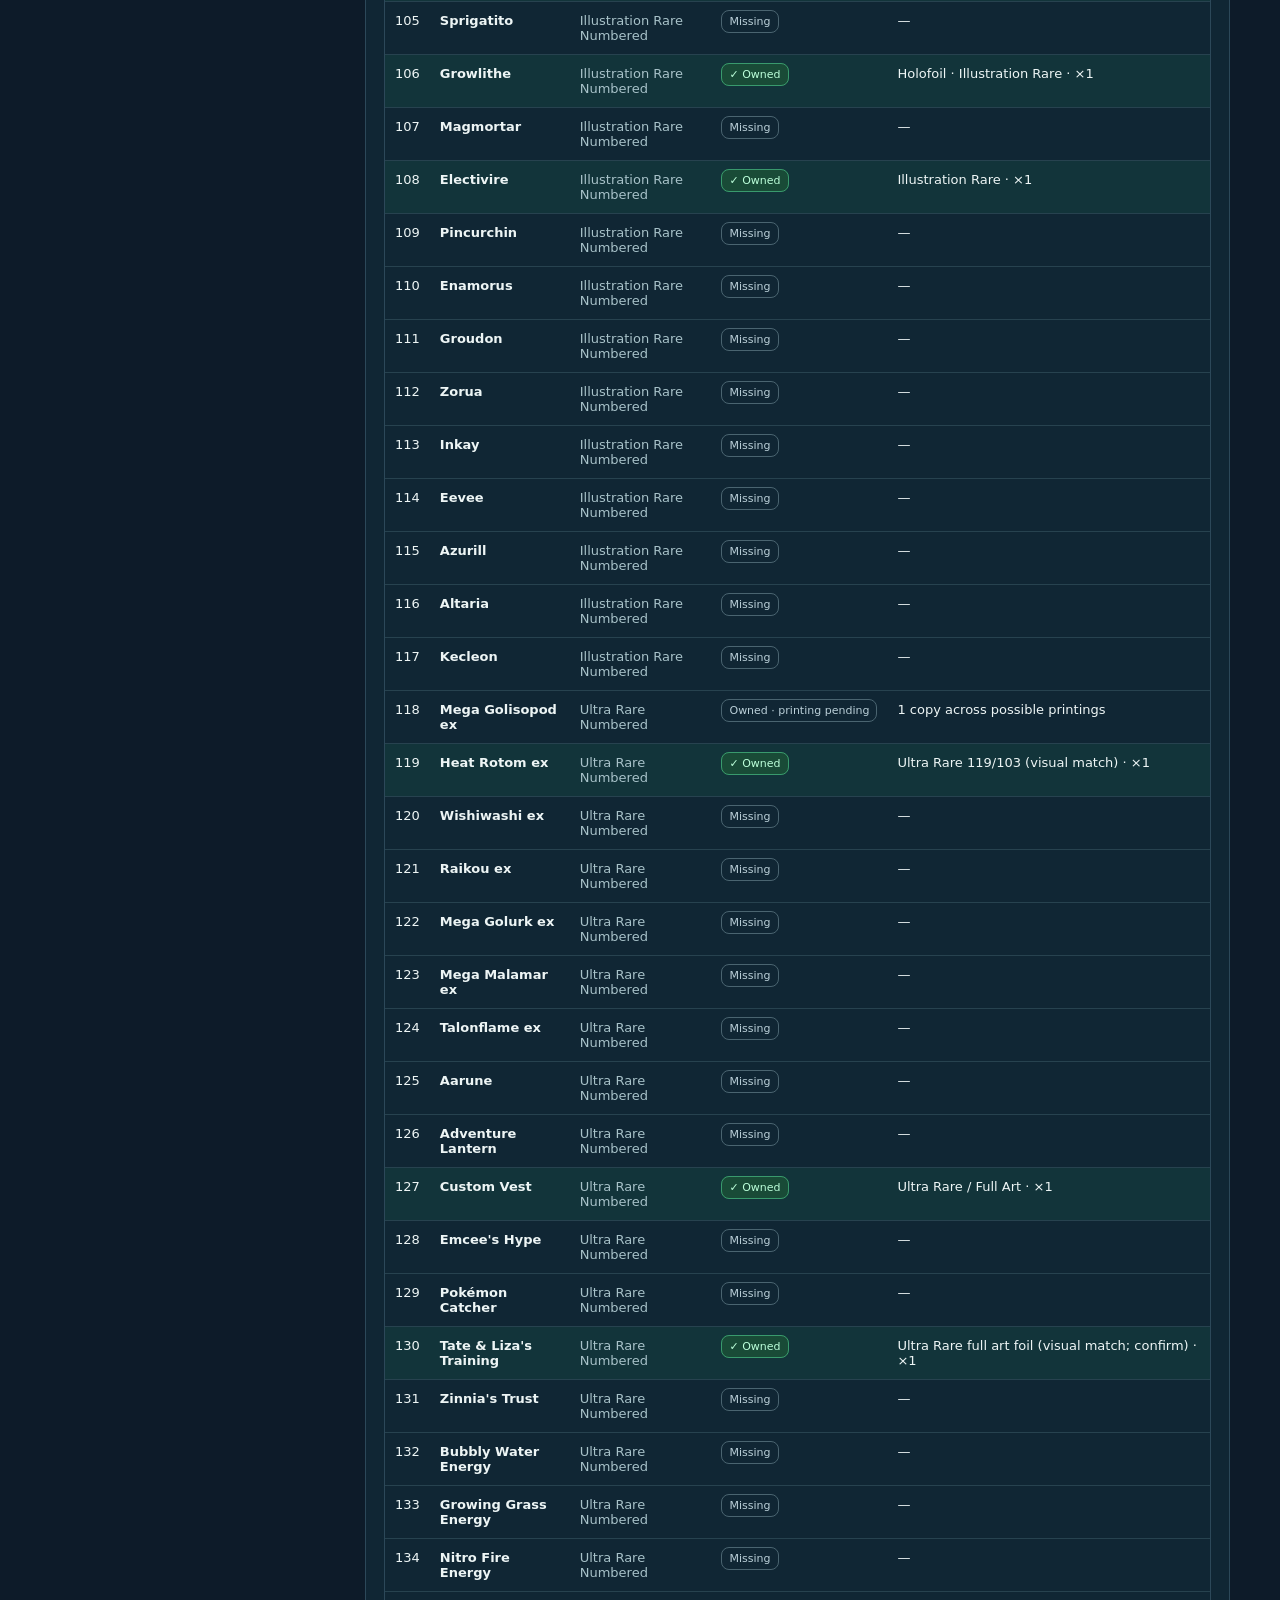
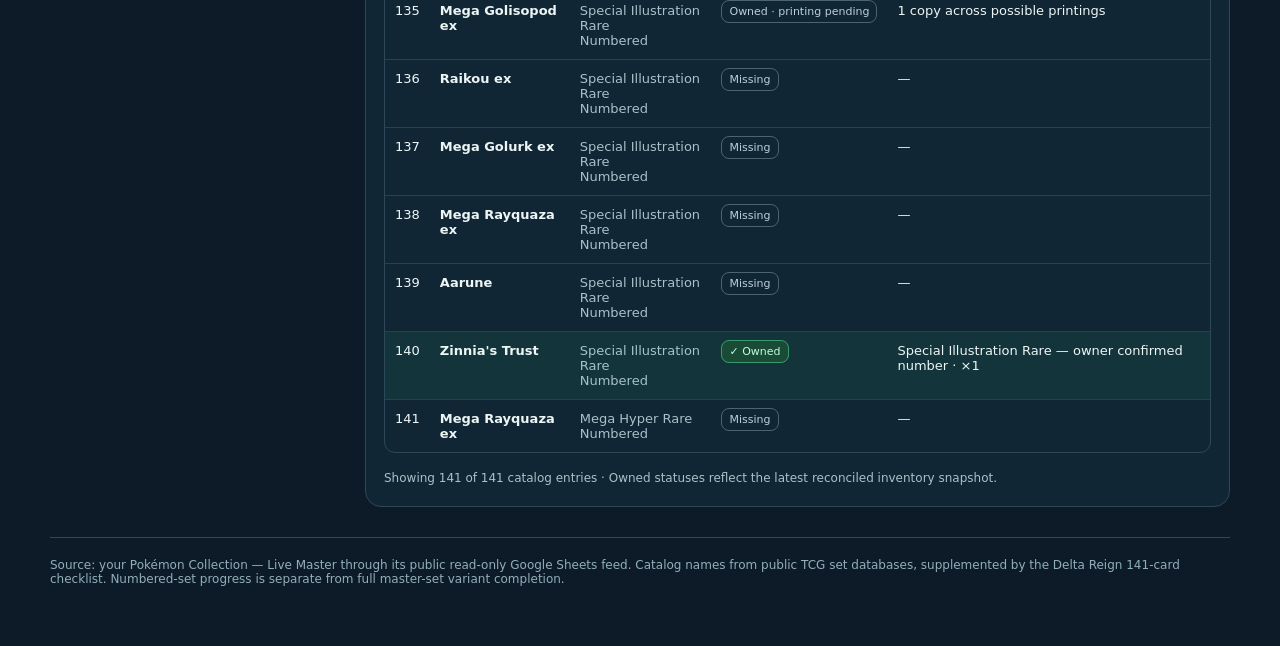
==== commit 5ab87ff9: "Show owned-but-printing-unverified cards and count them once in set completion" ====
--- a/sets.html
+++ b/sets.html
@@ -101,7 +101,7 @@
  }
 }
 
-function summaryFor(set){const local=ownership?.sets?.[set.id];if(local){const have=local.owned,total=set.total;return {have,total,pct:total?100*have/total:0,variant:"Reconciled against physical holdings 2026-11-21; unique collector numbers, not copies"}}const row=overview.get(set.name);if(!row)return null;const have=Number(row[1])||0,total=Number(row[2])||null;return{have,total,pct:total?100*have/total:0,variant:row[4]||""}}
+function summaryFor(set){const local=ownership?.sets?.[set.id];if(local){const have=local.ownedIncludingPending??local.owned,total=set.total;return {have,total,pct:total?100*have/total:0,variant:"Reconciled against physical holdings 2026-11-21; unique collector numbers, not copies"}}const row=overview.get(set.name);if(!row)return null;const have=Number(row[1])||0,total=Number(row[2])||null;return{have,total,pct:total?100*have/total:0,variant:row[4]||""}}
 function renderPicks(){if(!catalog)return;const html=catalog.sets.map(set=>{let m=summaryFor(set);let label=m?(m.total?m.have+" / "+m.total+" numbered · "+(100*m.have/m.total).toFixed(1)+"%":m.have+" tracked · ongoing series"):"Click to view the checklist";return '<button type="button" class="setpick'+(set.id===activeId?" active":"")+'" data-set="'+escapeHtml(set.id)+'" aria-pressed="'+(set.id===activeId)+'"><b>'+escapeHtml(set.name)+'</b><small>'+escapeHtml(label)+'</small>'+(m?.total?'<div class="meter"><i style="width:'+Math.min(100,m.pct)+'%"></i></div>':"")+'</button>'}).join("");$("sets").innerHTML=html;$("sets").querySelectorAll("[data-set]").forEach(b=>b.addEventListener("click",()=>selectSet(b.dataset.set)))}
 const PACK12_SET_START_ROWS={"swsh9":2254,"swsh9tg":2440,"sm1":2671,"xy5":2844,"swsh7":3008,"sm2":3245,"swsh6":3425,"sm12":3658,"sm35":3930,"sm3":4011};
 function offsetFor(set){if(Object.prototype.hasOwnProperty.call(PACK12_SET_START_ROWS,set.id)){const first=PACK12_SET_START_ROWS[set.id];return {first,last:first+set.cards.length-1}}let first=2;for(const s of catalog.sets){if(s.id===set.id)return{first,last:first+s.cards.length-1};first+=s.cards.length}throw Error("Set missing from catalog")}
@@ -109,21 +109,21 @@
  if(dataBySet.has(set.id))return dataBySet.get(set.id);
  const local=ownership?.sets?.[set.id];
  if(!local)throw Error("Reconciled checklist not loaded");
- const rows=local.entries.map(e=>[set.name,set.id,e.number,e.name,e.rarity,"Numbered",e.owned?"Owned":"Missing",e.qty,e.finishes,e.source,e.basis]);
+ const rows=local.entries.map(e=>[set.name,set.id,e.number,e.name,e.rarity,"Numbered",e.owned?"Owned":(e.pendingOwned?"Printing pending":"Missing"),e.qty,e.finishes,e.source,e.basis]);
  dataBySet.set(set.id,rows);return rows;
 }
-function showInfo(set,rows){const m=summaryFor(set);const owned=rows?rows.filter(r=>r[6]==="Owned").length:(m?.have??null);const total=set.total;const denom=total!=null?total:set.cards.length;
+function showInfo(set,rows){const m=summaryFor(set);const owned=ownership?.sets?.[set.id]?.ownedIncludingPending??(rows?rows.filter(r=>r[6]==="Owned").length:(m?.have??null));const total=set.total;const denom=total!=null?total:set.cards.length;
  $("title").textContent=set.name;
  $("info").textContent=(owned==null?"—":owned)+" / "+(total??"open-ended")+" card numbers owned"+(total?" ("+(100*owned/total).toFixed(1)+"% of the numbered set)":"")+" · "+(set.official?"Main set through #"+set.official:"Special subset / ongoing series");
  $("pct").textContent=total&&owned!=null?(100*owned/total).toFixed(1)+"%":(total?"—":"Ongoing");
  $("progress").style.width=total&&owned!=null?Math.min(100,100*owned/total)+"%":"0%";
- const note=(ownership?.sets?.[set.id]?"Owned counts are reconciled from historical checklist and physical inventory. Photo-based collector identifications remain provisional.":(set.notes||""))+(m?.variant?" "+m.variant+".":"");
+ const note=(ownership?.sets?.[set.id]?"Owned counts are reconciled from historical checklist and physical inventory. Photo-based collector identifications remain provisional."+(ownership.sets[set.id].pendingUnassigned?" "+ownership.sets[set.id].pendingUnassigned+" owned card(s) have unresolved printings; counted once provisionally, not once per possible printing.":""):(set.notes||""))+(m?.variant?" "+m.variant+".":"");
  $("setnote").textContent=note;
 }
 function renderCards(set){const rows=dataBySet.get(set.id);showInfo(set,rows);if(!rows){$("rows").innerHTML='<tr><td colspan="5" class="empty">Reconciled checklist unavailable. Try Refresh.</td></tr>';$("countshown").textContent="";return}
  const term=$("cardsearch").value.toLowerCase().trim(),filter=$("filter").value;
- const shown=rows.filter(r=>(!term||[r[2],r[3],r[4],r[7],r[8]].some(x=>String(x||"").toLowerCase().includes(term)))&&(filter==="all"||(filter==="owned"&&r[6]==="Owned")||(filter==="missing"&&r[6]!=="Owned")||(filter==="secret"&&["Secret","RGB bonus","Classic reprint"].includes(String(r[5])))));
- $("rows").innerHTML=shown.map(r=>{let owned=r[6]==="Owned",status=owned?"✓ Owned":"Missing",finish=owned?(String(r[8]||"Unverified")+" · ×"+(Number(r[7])||1)):"—";return '<tr class="'+(owned?"owned":"")+'"><td>'+escapeHtml(r[2])+'</td><td>'+escapeHtml(r[3])+'</td><td><span class="muted">'+escapeHtml(r[4])+'</span><br><span class="muted">'+escapeHtml(r[5])+'</span></td><td><span class="badge '+(owned?"have":"")+'">'+status+'</span>'+(owned&&String(r[10]).includes("verify")?'<div class="muted" style="font-size:10px;margin-top:4px">Printing to verify</div>':"")+'</td><td>'+escapeHtml(finish)+'</td></tr>'}).join("")||'<tr><td colspan="5" class="empty">No cards match this filter.</td></tr>';
+ const shown=rows.filter(r=>(!term||[r[2],r[3],r[4],r[7],r[8]].some(x=>String(x||"").toLowerCase().includes(term)))&&(filter==="all"||(filter==="owned"&&(r[6]==="Owned"||r[6]==="Printing pending"))||(filter==="missing"&&r[6]!=="Owned"&&r[6]!=="Printing pending")||(filter==="secret"&&["Secret","RGB bonus","Classic reprint"].includes(String(r[5])))));
+ $("rows").innerHTML=shown.map(r=>{let owned=r[6]==="Owned",pending=r[6]==="Printing pending",status=owned?"✓ Owned":pending?"Owned · printing pending":"Missing",finish=owned?(String(r[8]||"Unverified")+" · ×"+(Number(r[7])||1)):(pending?"1 copy across possible printings":"—");return '<tr class="'+(owned?"owned":"")+'"><td>'+escapeHtml(r[2])+'</td><td>'+escapeHtml(r[3])+'</td><td><span class="muted">'+escapeHtml(r[4])+'</span><br><span class="muted">'+escapeHtml(r[5])+'</span></td><td><span class="badge '+(owned?"have":"")+'">'+status+'</span>'+(owned&&String(r[10]).includes("verify")?'<div class="muted" style="font-size:10px;margin-top:4px">Printing to verify</div>':"")+'</td><td>'+escapeHtml(finish)+'</td></tr>'}).join("")||'<tr><td colspan="5" class="empty">No cards match this filter.</td></tr>';
  $("countshown").textContent="Showing "+shown.length+" of "+rows.length+" catalog entries · Owned statuses reflect the latest reconciled inventory snapshot.";
 }
 async function selectSet(id){activeId=id;const set=catalog?.sets.find(s=>s.id===id);if(!set)return;renderPicks();showInfo(set,dataBySet.get(id));$("rows").innerHTML='<tr><td colspan="5" class="empty">Loading live ownership for this set…</td></tr>';try{await fetchSet(set);if(activeId===id){renderCards(set);$("sync").textContent="Reconciled";$("sync").style.color="#94f4be"}}catch(e){if(activeId===id){renderCards(set);$("sync").textContent="Review feed";$("sync").style.color="#ffd68a";$("setnote").textContent+=" The public Google Sheet could not supply the card rows: "+e.message}}}
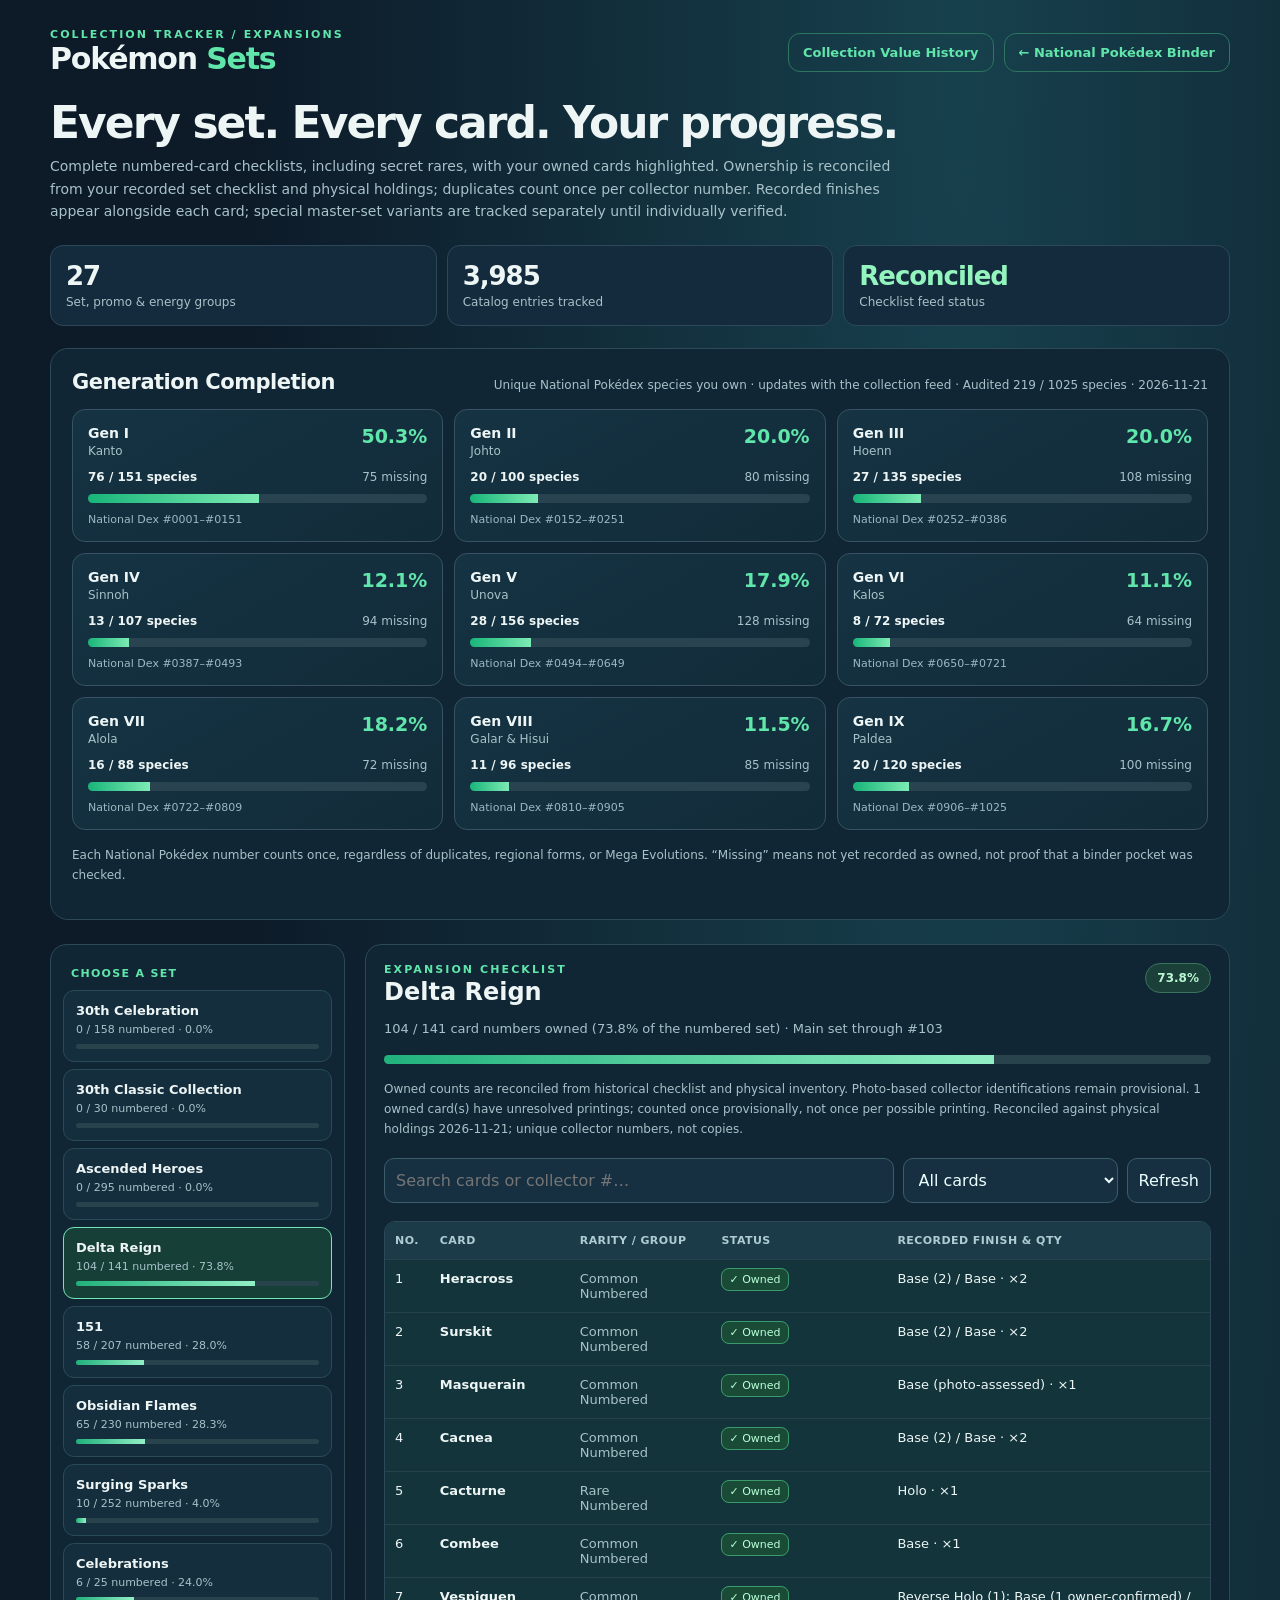
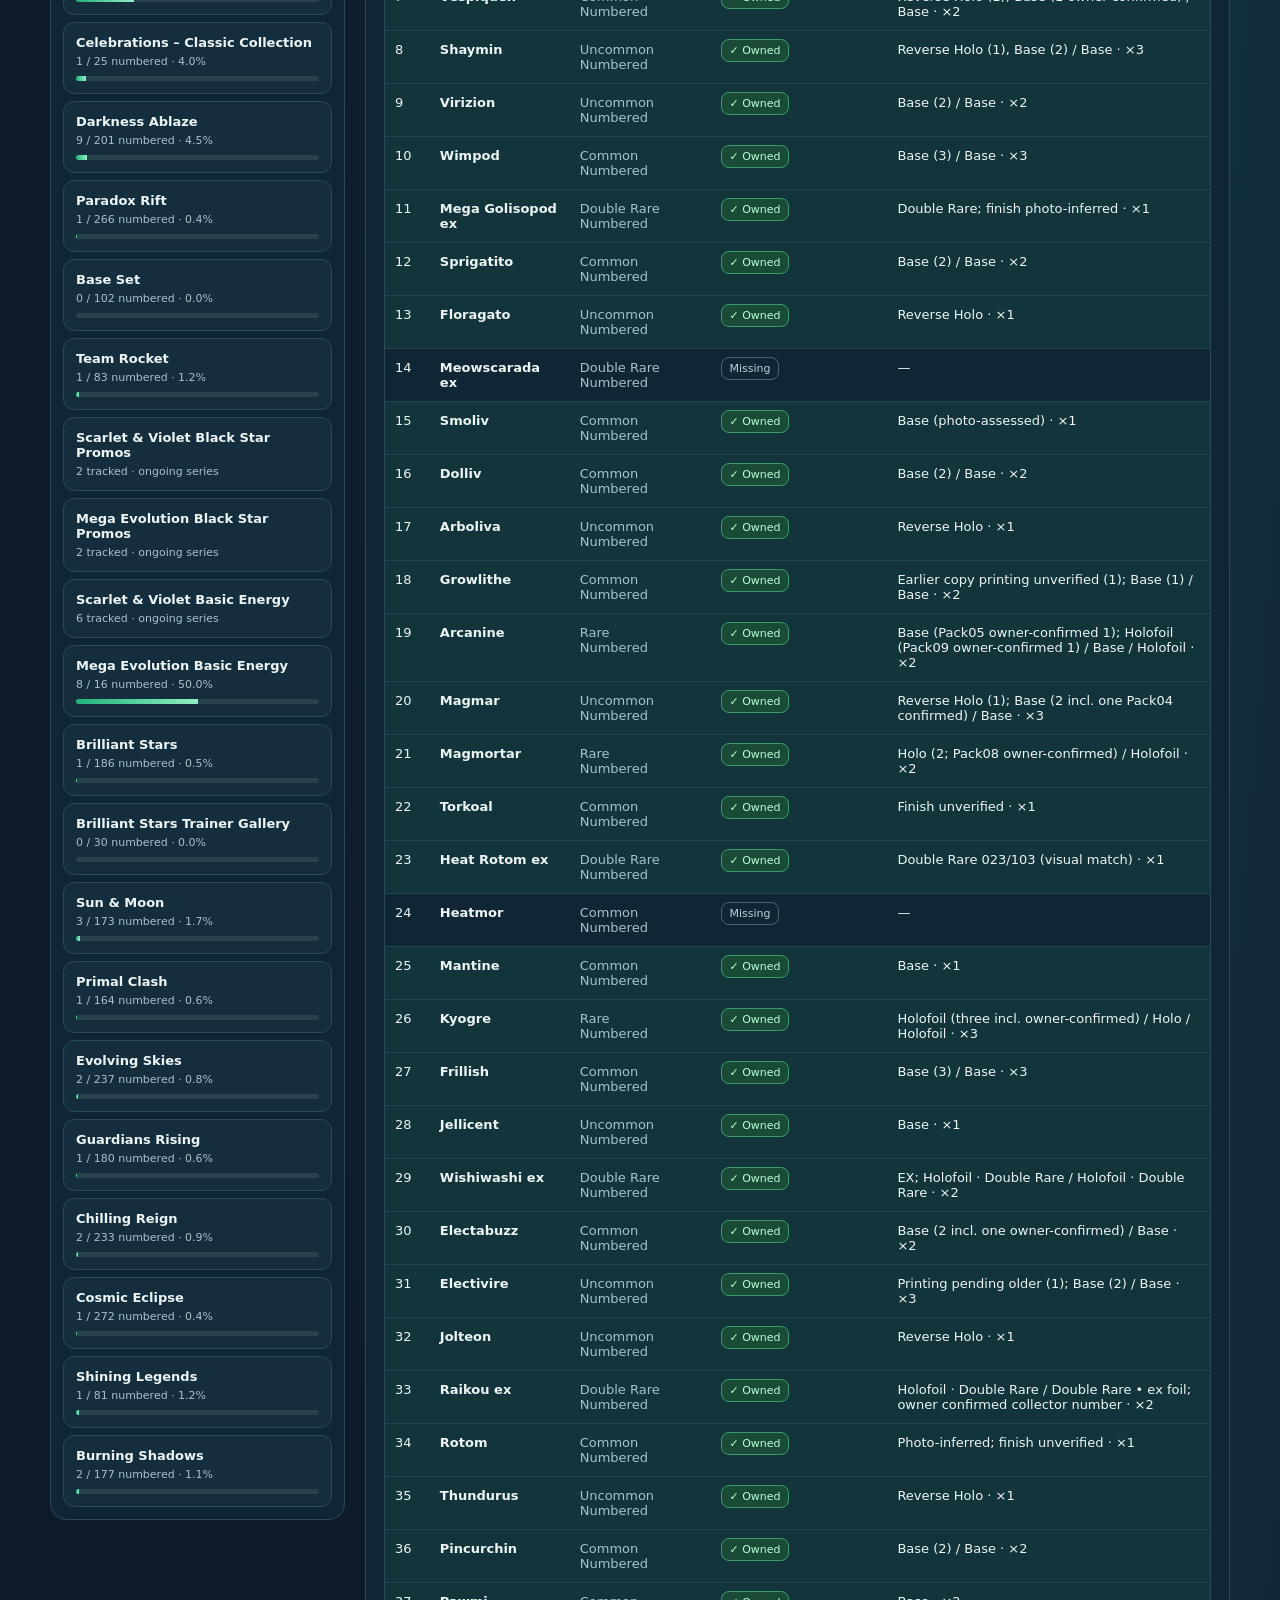
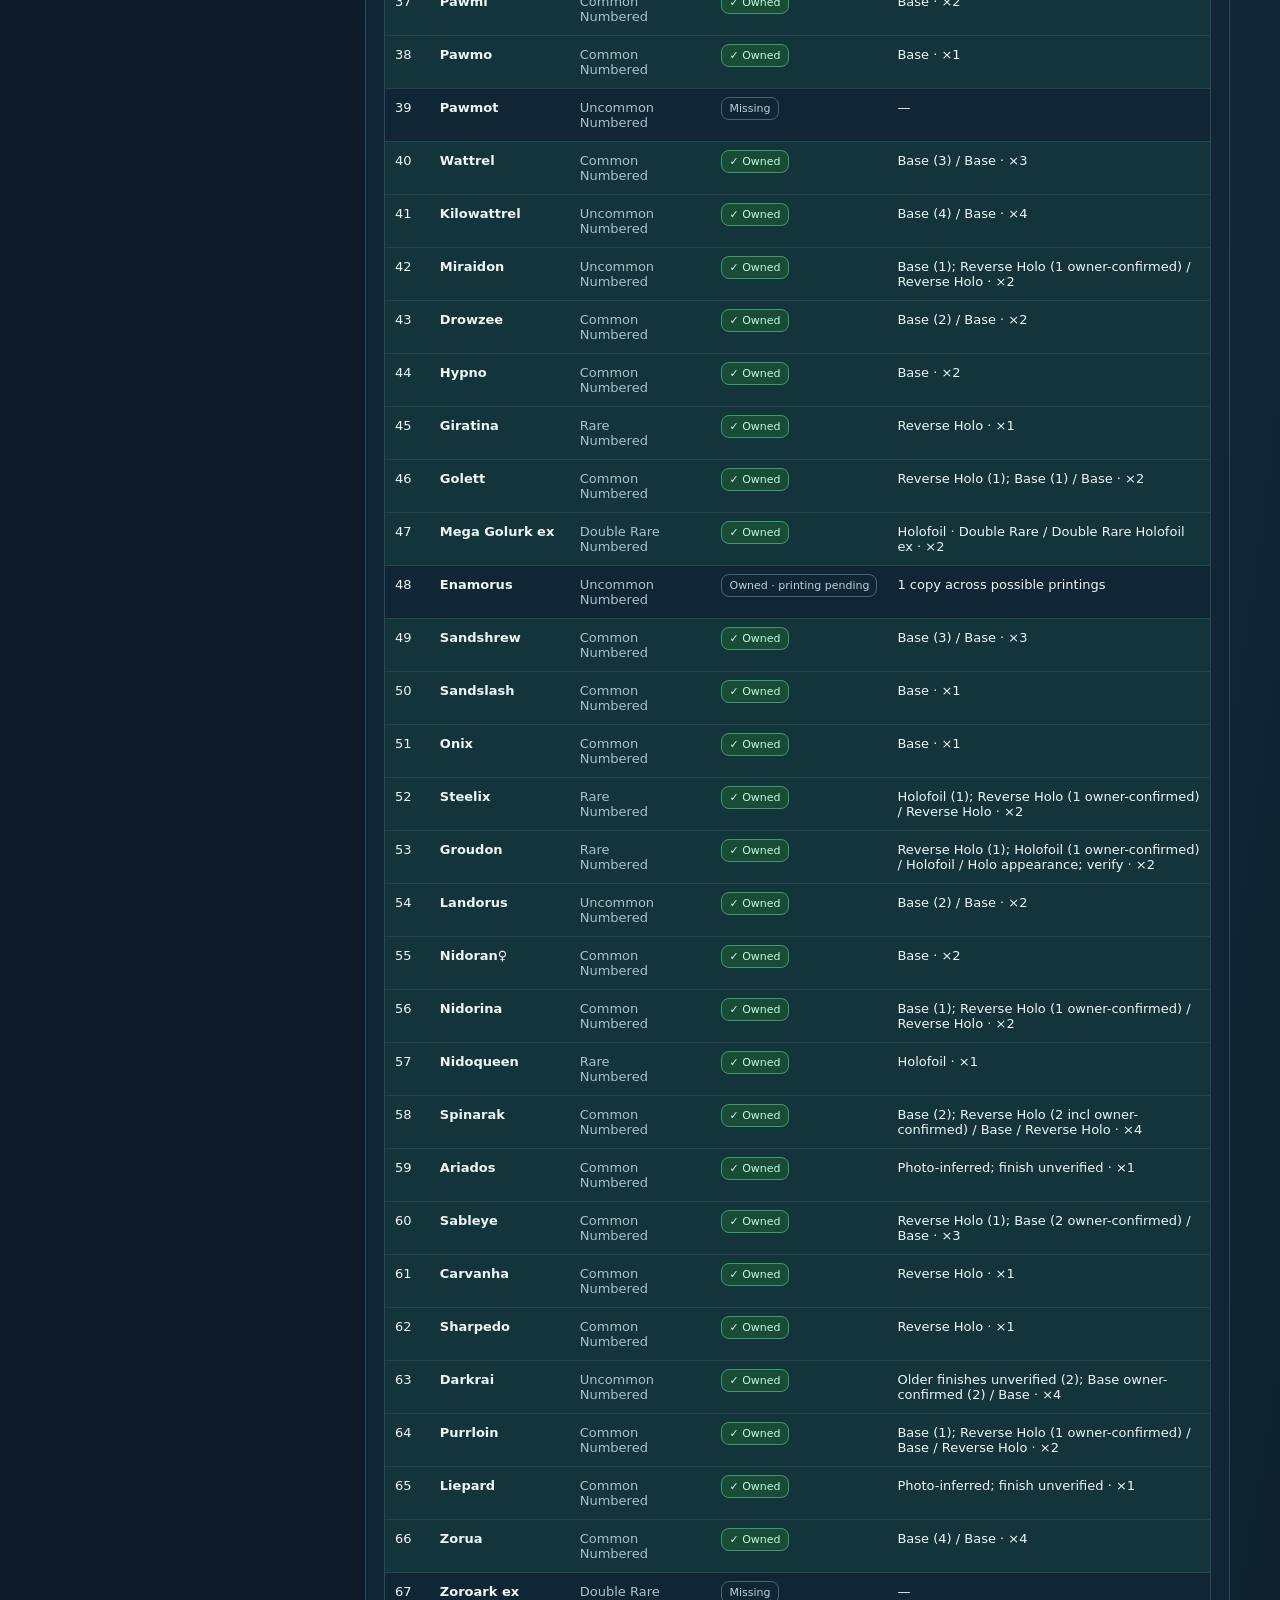
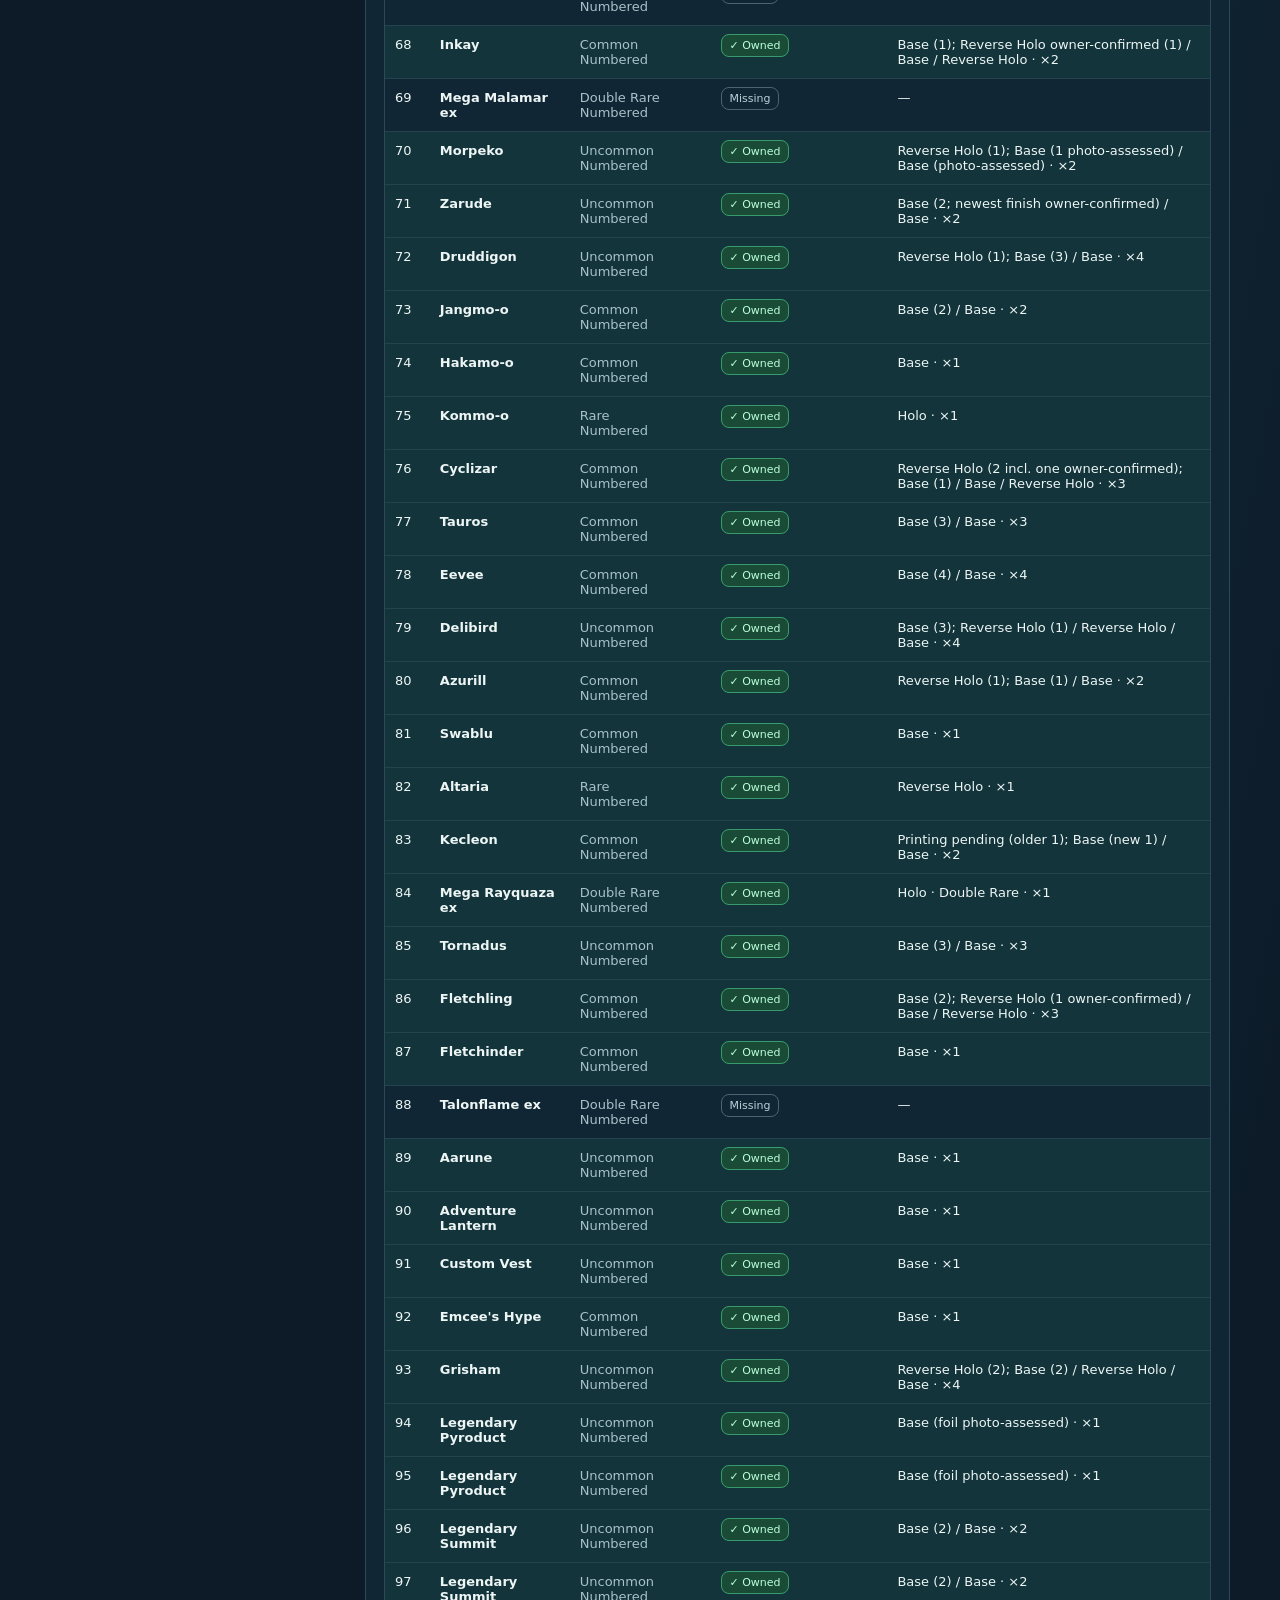
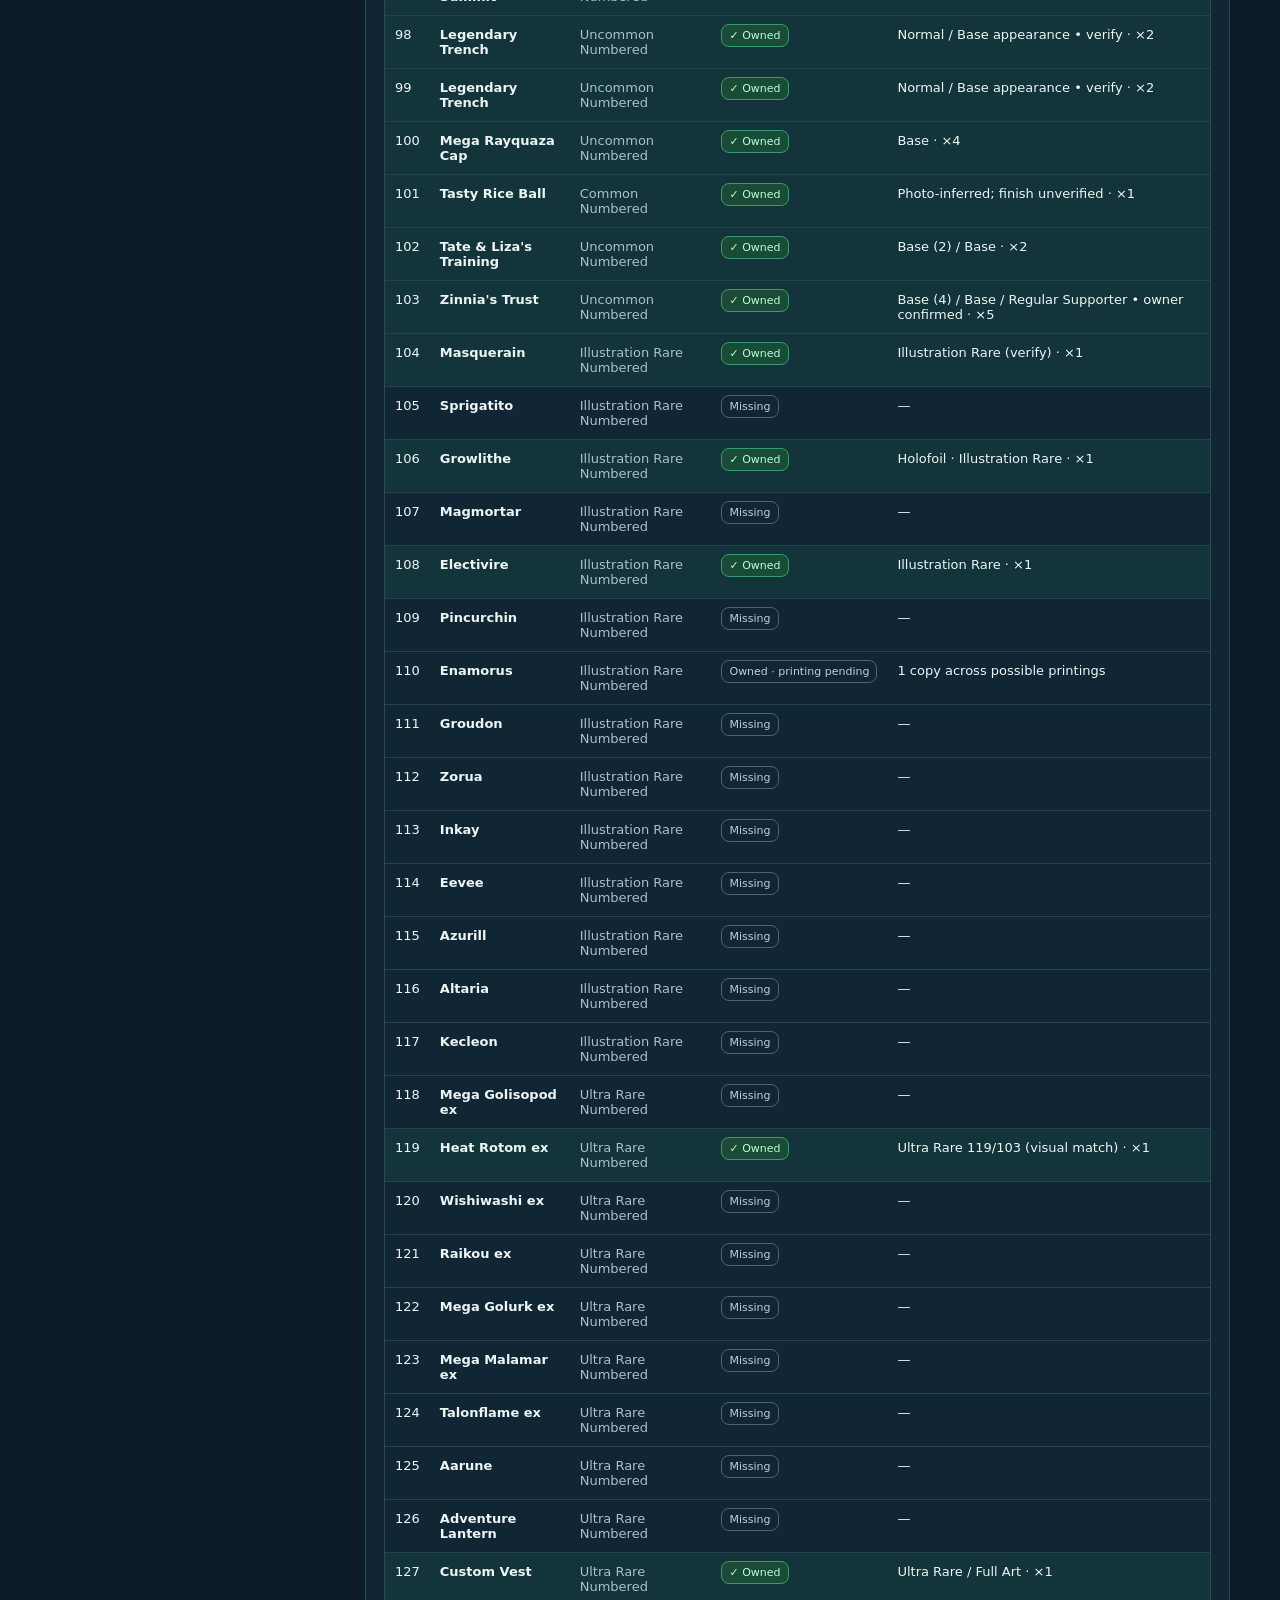
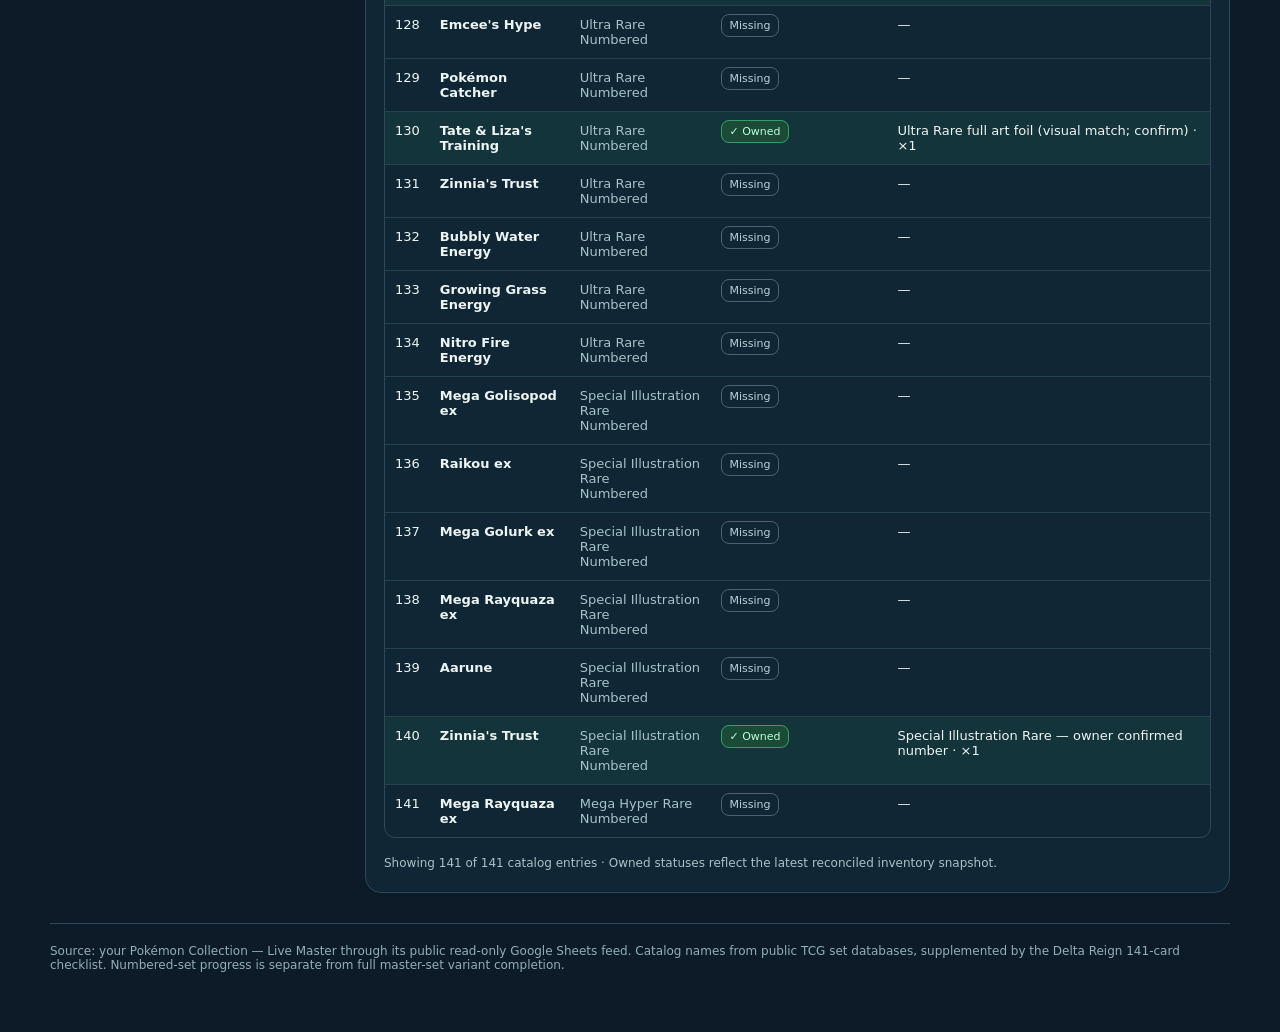
==== commit 2188a76a: "Use audited master species snapshot for generation completion and refresh set ownership" ====
--- a/sets.html
+++ b/sets.html
@@ -87,18 +87,16 @@
 }
 async function refreshGenerationCompletion(){
  const sync=$("generationSync");
- sync.textContent="· Checking live records…";
+ sync.textContent="· Checking reconciled species…";
  try{
-  const rows=await loadTab("Species Owned","A1:H350",1);
-  const ownedNumbers=new Set(rows
-   .filter(r=>Number.isInteger(Number(r[0]))&&Number(r[0])>=1&&Number(r[0])<=1025&&/^Owned/i.test(String(r[3]||"")))
-   .map(r=>Number(r[0])));
-  if(!ownedNumbers.size)throw Error("No owned species returned");
+  const response=await fetch("./species-completion.json?cache="+Date.now(),{cache:"no-store"});
+  if(!response.ok)throw Error("Species snapshot unavailable");
+  const snapshot=await response.json();
+  const ownedNumbers=new Set(snapshot.ownedDexNumbers.map(Number));
+  if(ownedNumbers.size!==snapshot.ownedSpecies)throw Error("Species count mismatch");
   renderGenerationCompletion(ownedNumbers);
-  sync.textContent="· Live · "+ownedNumbers.size+" species tracked";
- }catch(e){
-  sync.textContent="· Live species feed unavailable · reload to retry";
- }
+  sync.textContent="· Audited "+snapshot.ownedSpecies+" / "+snapshot.totalSpecies+" species · "+snapshot.asOf;
+ }catch(e){sync.textContent="· Audited species data unavailable; counts not guessed";}
 }
 
 function summaryFor(set){const local=ownership?.sets?.[set.id];if(local){const have=local.ownedIncludingPending??local.owned,total=set.total;return {have,total,pct:total?100*have/total:0,variant:"Reconciled against physical holdings 2026-11-21; unique collector numbers, not copies"}}const row=overview.get(set.name);if(!row)return null;const have=Number(row[1])||0,total=Number(row[2])||null;return{have,total,pct:total?100*have/total:0,variant:row[4]||""}}
@@ -127,8 +125,8 @@
  $("countshown").textContent="Showing "+shown.length+" of "+rows.length+" catalog entries · Owned statuses reflect the latest reconciled inventory snapshot.";
 }
 async function selectSet(id){activeId=id;const set=catalog?.sets.find(s=>s.id===id);if(!set)return;renderPicks();showInfo(set,dataBySet.get(id));$("rows").innerHTML='<tr><td colspan="5" class="empty">Loading live ownership for this set…</td></tr>';try{await fetchSet(set);if(activeId===id){renderCards(set);$("sync").textContent="Reconciled";$("sync").style.color="#94f4be"}}catch(e){if(activeId===id){renderCards(set);$("sync").textContent="Review feed";$("sync").style.color="#ffd68a";$("setnote").textContent+=" The public Google Sheet could not supply the card rows: "+e.message}}}
-async function start(){try{const [resp,ownResp]=await Promise.all([fetch("./set-catalog.json",{cache:"no-store"}),fetch("./set-ownership.json",{cache:"no-store"})]);if(!resp.ok||!ownResp.ok)throw Error("Reconciled catalog not loaded");catalog=await resp.json();ownership=await ownResp.json();$("setcount").textContent=catalog.sets.length;$("catalogcount").textContent=catalog.sets.reduce((n,s)=>n+s.cards.length,0).toLocaleString();renderPicks();renderPicks();await selectSet(activeId)}catch(e){$("sync").textContent="Offline";$("rows").innerHTML='<tr><td colspan="5" class="empty">Could not load the catalog. '+escapeHtml(e.message)+'</td></tr>'}}
-$("cardsearch").oninput=()=>{const s=catalog?.sets.find(x=>x.id===activeId);if(s)renderCards(s)};$("filter").onchange=()=>{const s=catalog?.sets.find(x=>x.id===activeId);if(s)renderCards(s)};$("reload").onclick=()=>{refreshGenerationCompletion();dataBySet.delete(activeId);const s=catalog?.sets.find(x=>x.id===activeId);if(s)selectSet(s.id)};
+async function start(){try{const [resp,ownResp]=await Promise.all([fetch("./set-catalog.json",{cache:"no-store"}),fetch("./set-ownership.json",{cache:"no-store"})]);if(!resp.ok||!ownResp.ok)throw Error("Reconciled catalog not loaded");catalog=await resp.json();ownership=await ownResp.json();$("setcount").textContent=catalog.sets.length;$("catalogcount").textContent=catalog.sets.reduce((n,s)=>n+s.cards.length,0).toLocaleString();renderPicks();await selectSet(activeId)}catch(e){$("sync").textContent="Offline";$("rows").innerHTML='<tr><td colspan="5" class="empty">Could not load the catalog. '+escapeHtml(e.message)+'</td></tr>'}}
+$("cardsearch").oninput=()=>{const s=catalog?.sets.find(x=>x.id===activeId);if(s)renderCards(s)};$("filter").onchange=()=>{const s=catalog?.sets.find(x=>x.id===activeId);if(s)renderCards(s)};$("reload").onclick=()=>{refreshGenerationCompletion();dataBySet.clear();start()};
 refreshGenerationCompletion();
 start();
 </script></body></html>
